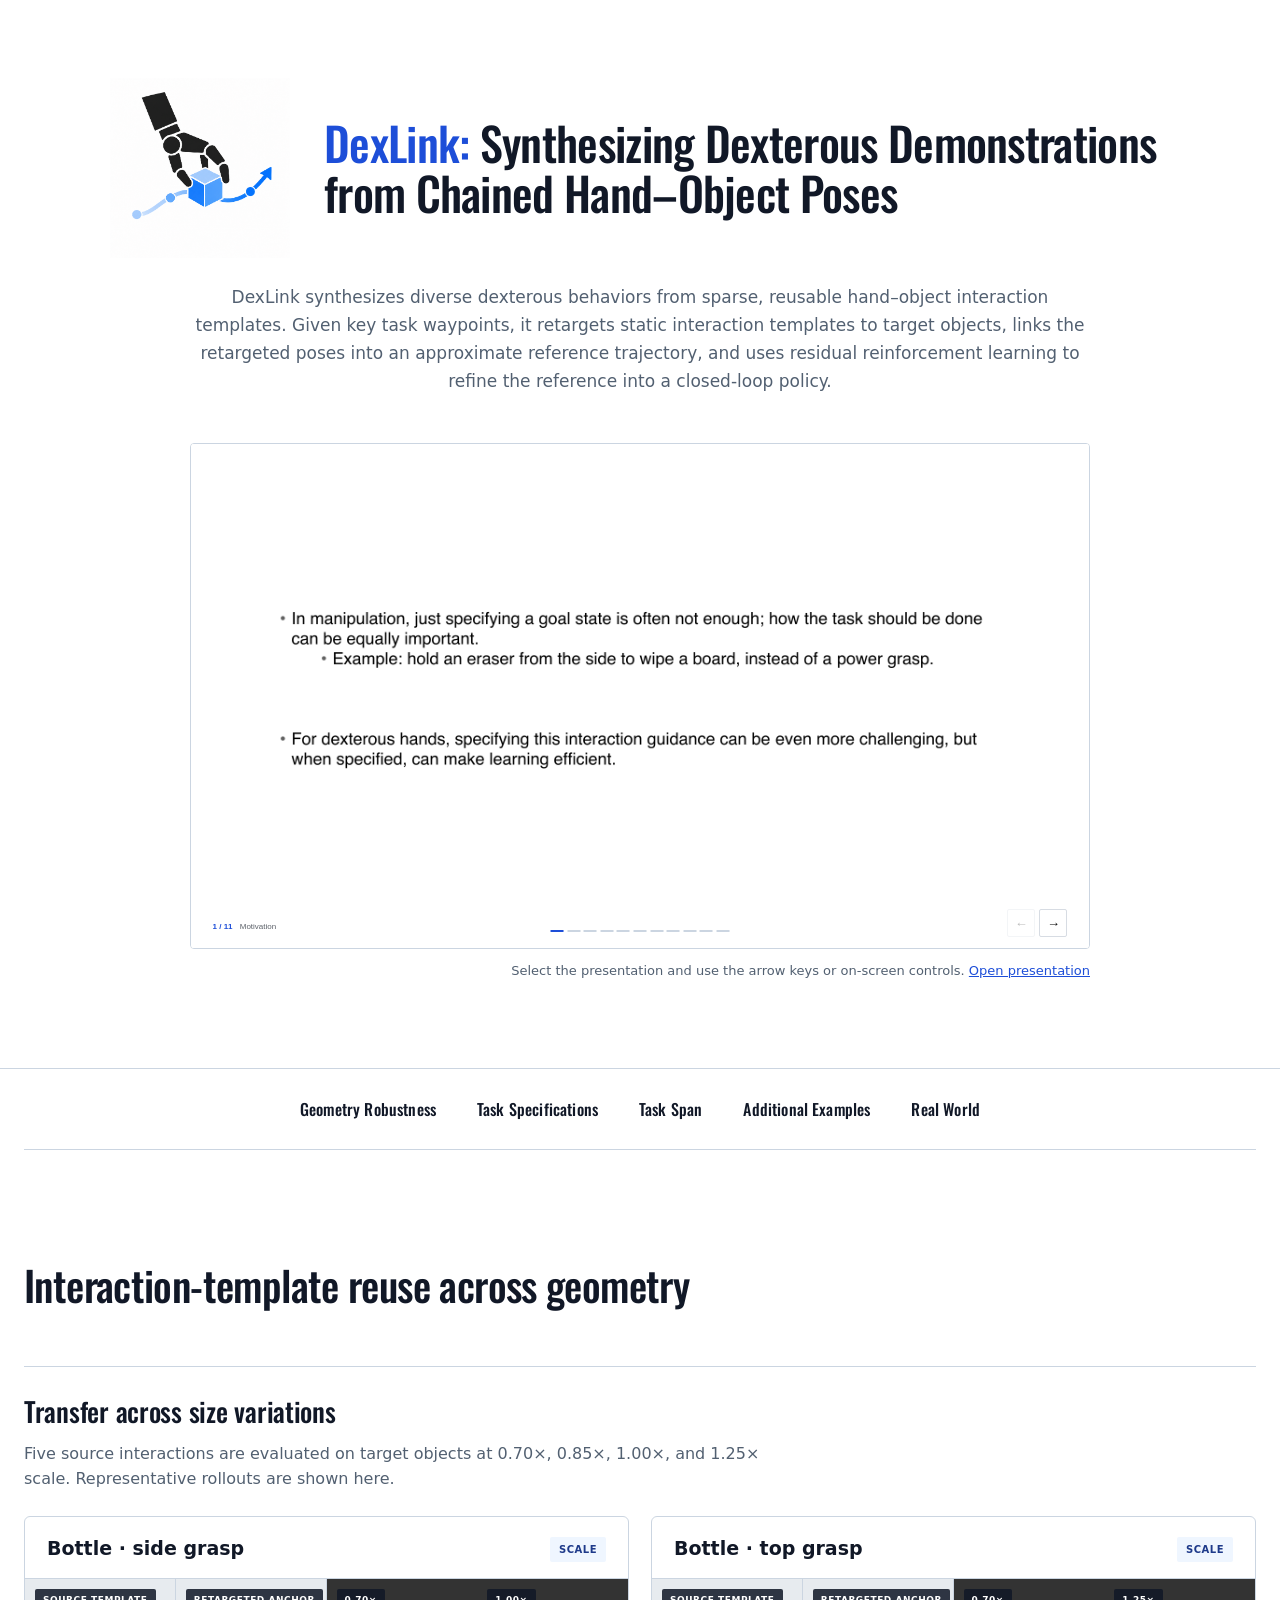
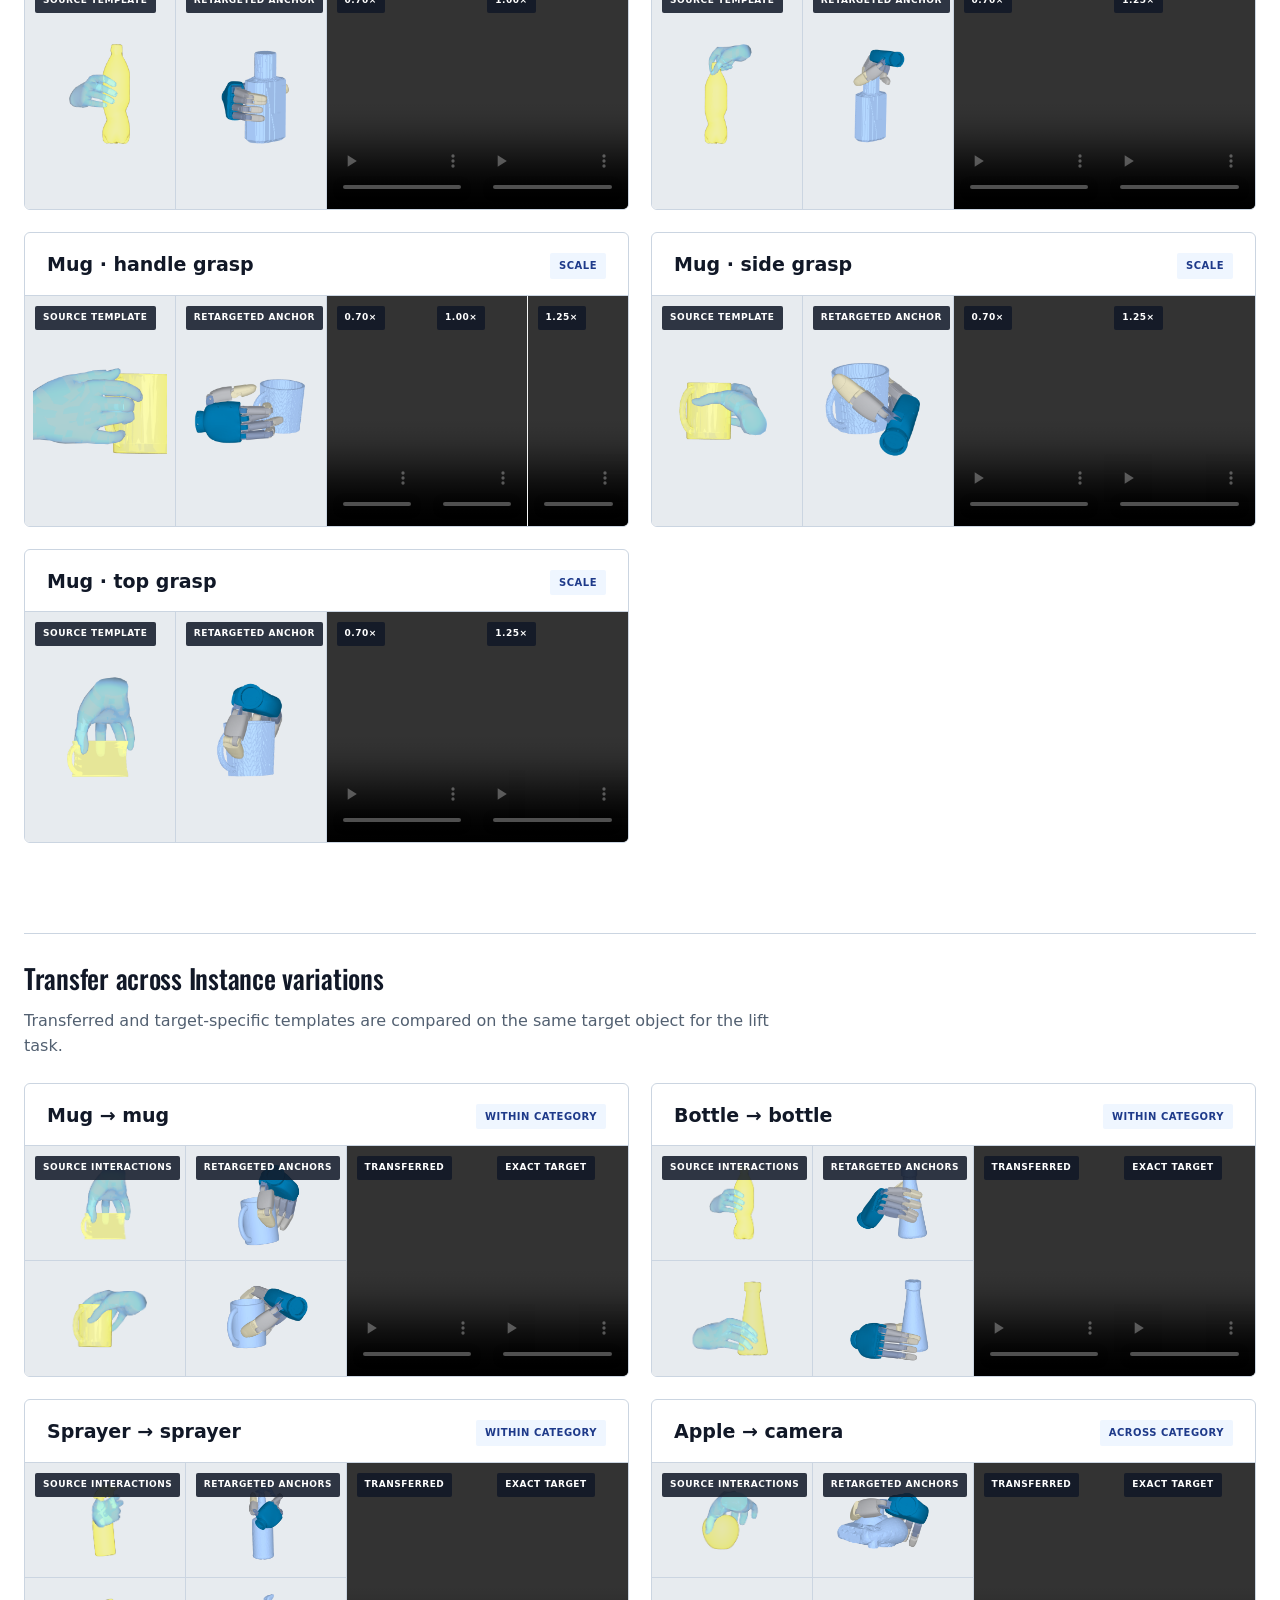
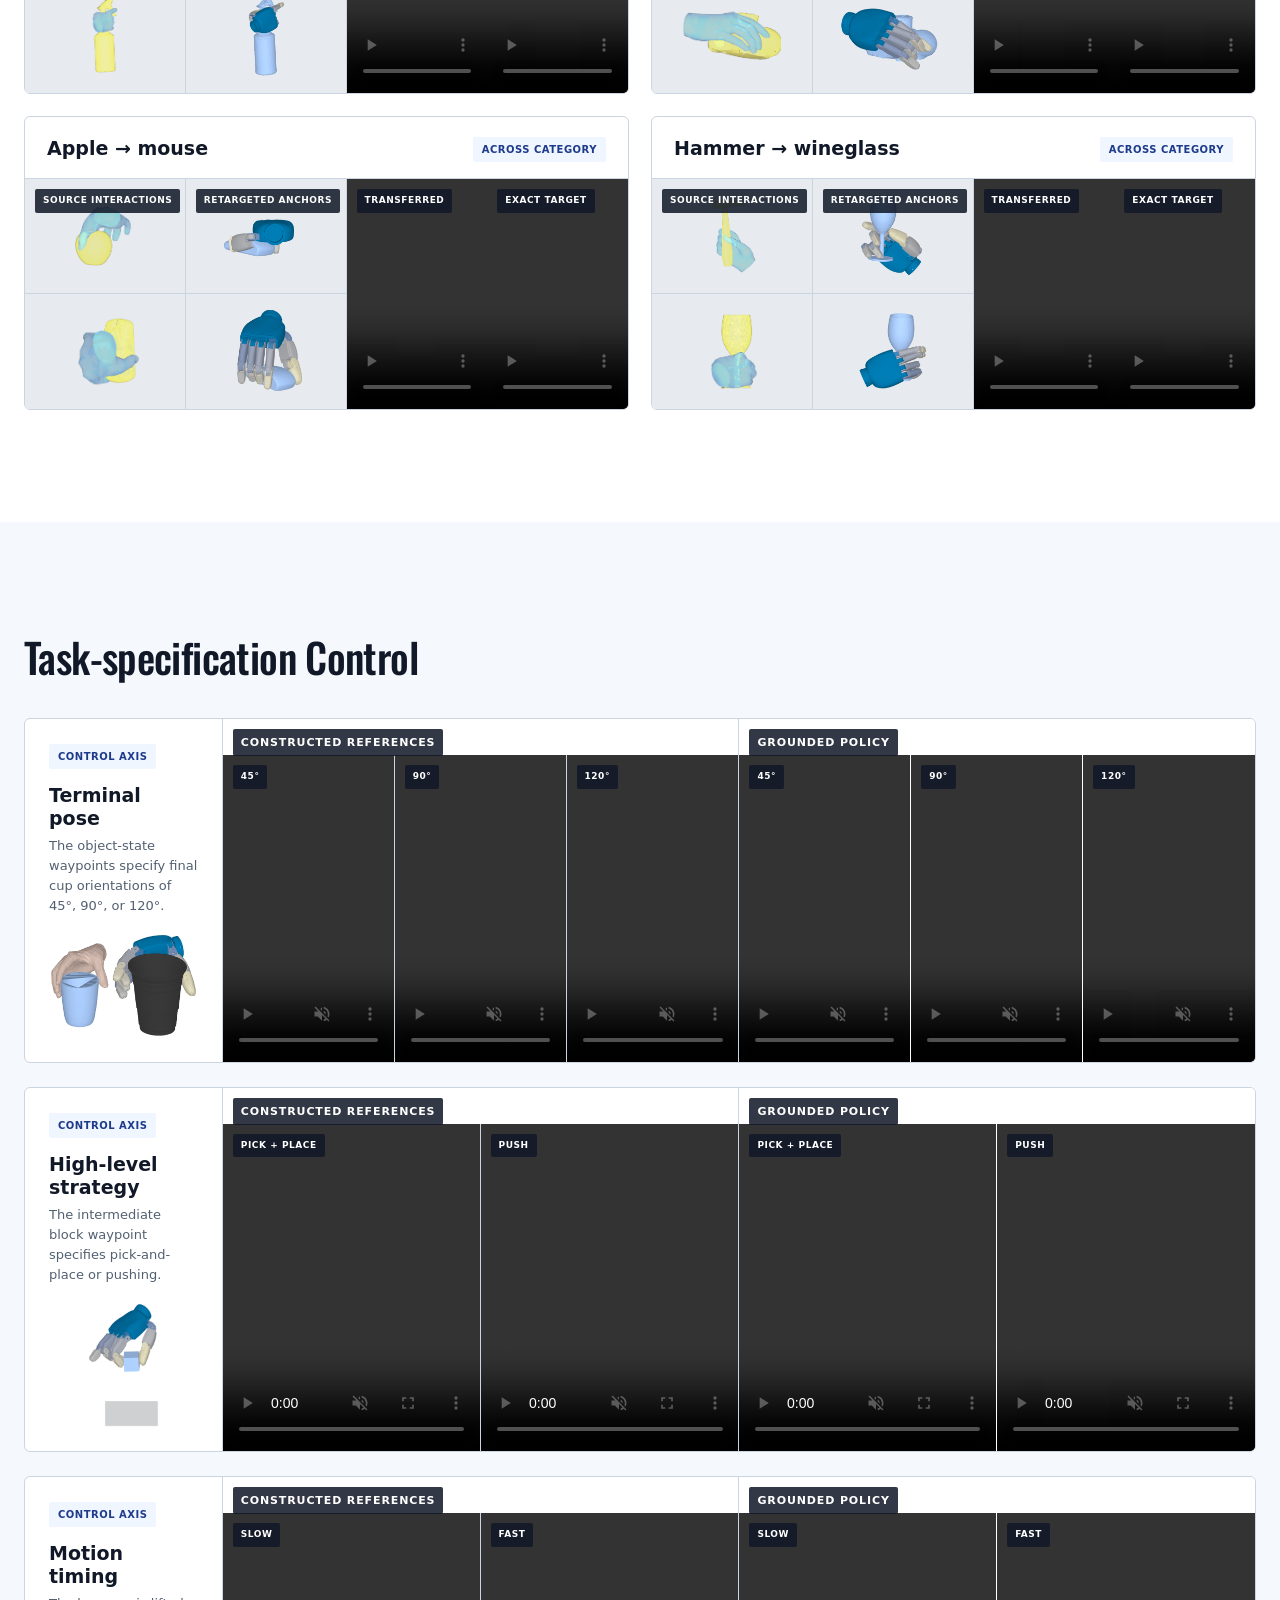
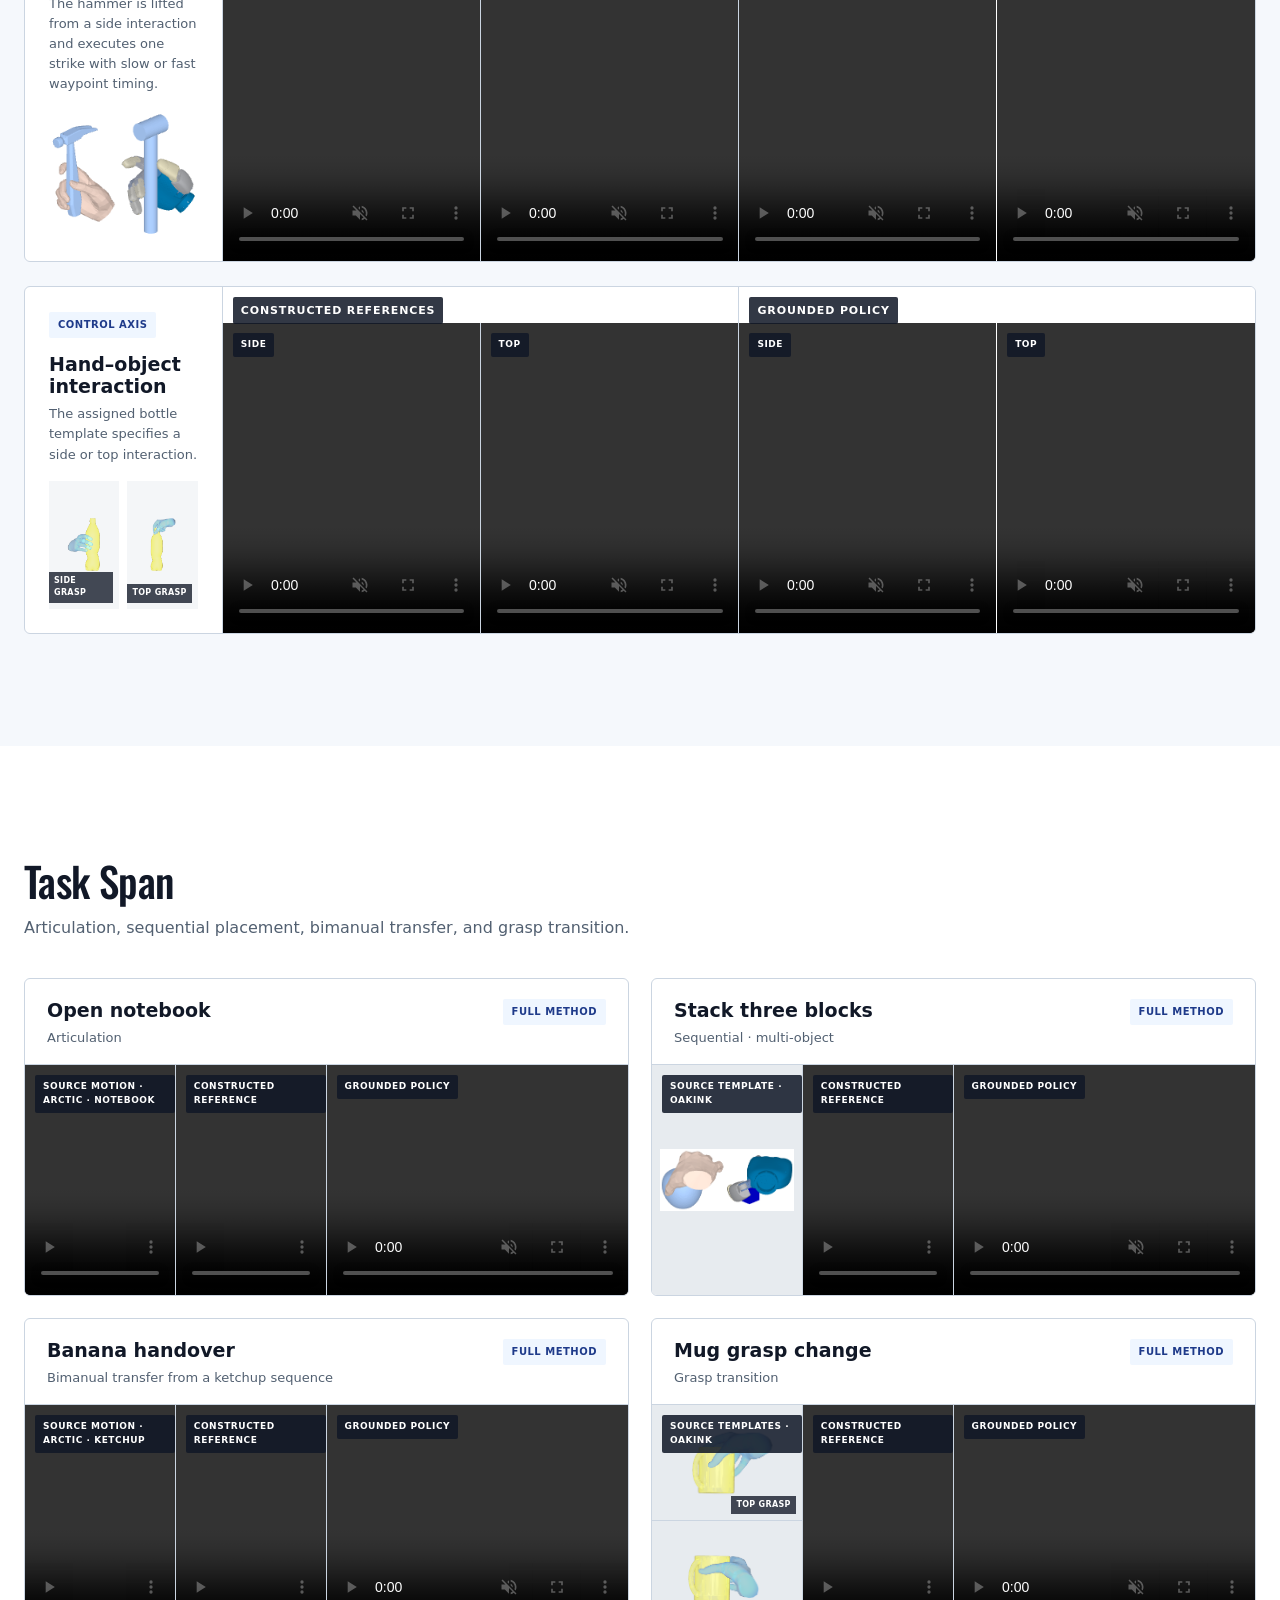
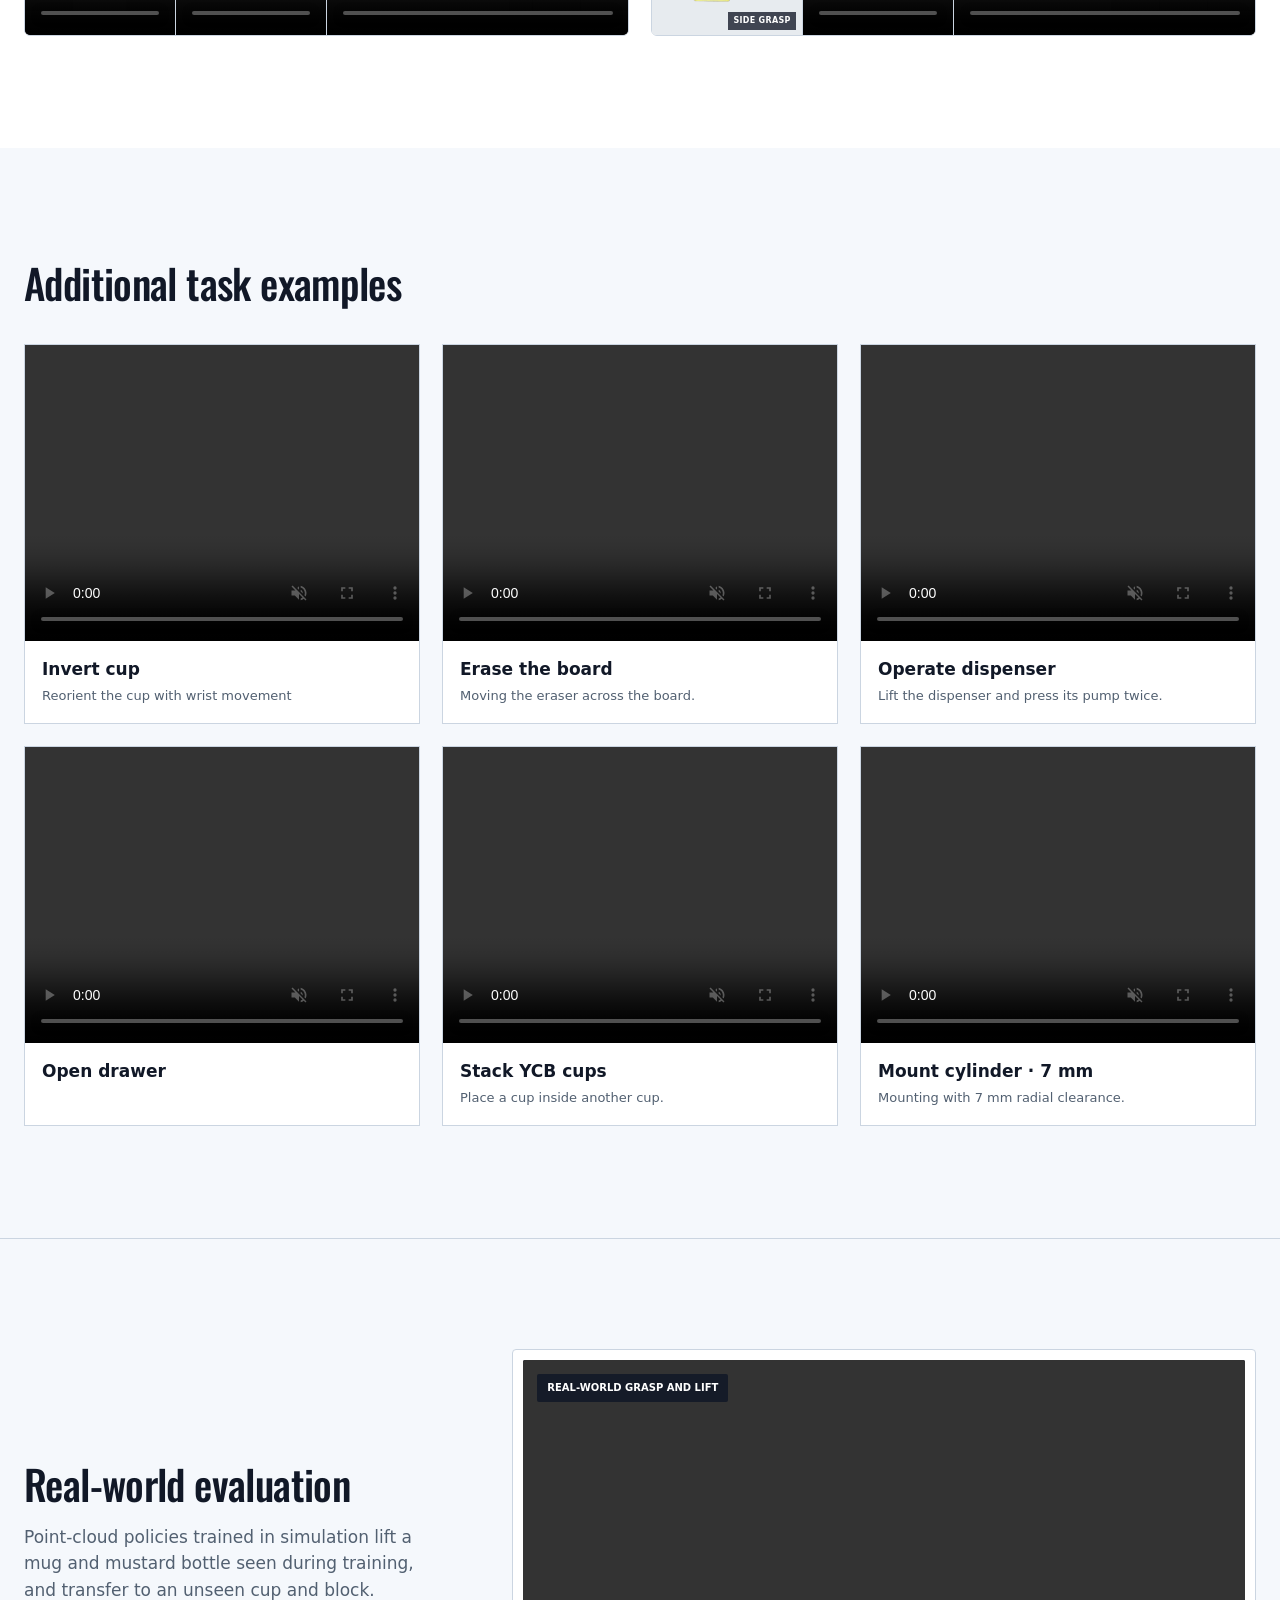
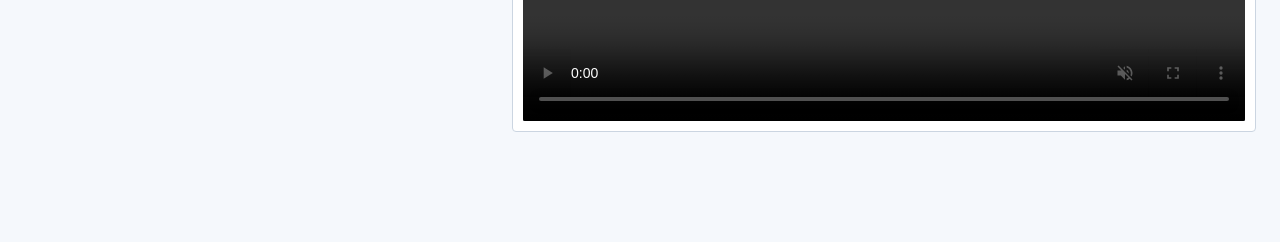
==== index.html @ 644b758c "Correct task source media and labels" ====
<!doctype html>
<html lang="en">
<head>
  <meta charset="utf-8">
  <meta name="viewport" content="width=device-width, initial-scale=1">
  <meta name="description" content="DexLink synthesizes physically grounded dexterous behaviors from sparse, reusable hand–object interaction templates.">
  <meta name="color-scheme" content="light">
  <title>DexLink · Dexterous demonstrations from chained hand–object poses</title>
  <link rel="icon" href="favicon.svg" type="image/svg+xml">
  <link rel="stylesheet" href="styles.css?v=source-media">
  <link rel="stylesheet" href="embedded-deck.css?v=inline-deck">
</head>
<body>
  <a class="skip-link" href="#main">Skip to content</a>

  <header class="hero" id="top">
    <div class="hero-title">
      <img class="method-icon" src="assets/method-icon.png" alt="A hand manipulating a block along a waypoint trajectory">
      <h1><span class="title-name">DexLink:</span> <span class="title-description">Synthesizing Dexterous Demonstrations from Chained Hand–Object Poses</span></h1>
    </div>
    <p>DexLink synthesizes diverse dexterous behaviors from sparse, reusable hand–object interaction templates. Given key task waypoints, it retargets static interaction templates to target objects, links the retargeted poses into an approximate reference trajectory, and uses residual reinforcement learning to refine the reference into a closed-loop policy.</p>
  </header>

  <main id="main">
    <section class="method-section" id="method" aria-label="Interactive project overview">
      <div class="section-shell">
        <div class="deck-embed embedded-deck" id="project-deck" tabindex="0" aria-label="DexLink method presentation">
          <div class="embedded-slides" aria-live="polite">
            <section class="embedded-slide exact-slide is-active" data-title="Motivation">
              <img src="presentation/assets/original_motivation.png" alt="Motivation: task goals alone do not specify how a dexterous task should be performed.">
            </section>

            <section class="embedded-slide prior-slide" data-title="Prior work">
              <h1>Prior Works:</h1>
              <ul>
                <li>Dense hand–object trajectories provide low-level detailed task guidance, but they are tied to specific tasks and objects.</li>
                <li>Hand-only pose priors are easier to reuse, but they do not specify the hand–object interaction to achieve.</li>
                <li>We want a middle-ground task representation:
                  <span>reusable across objects and tasks, but still informative about how the hand should interact with the object.</span>
                </li>
              </ul>
            </section>

            <section class="embedded-slide definition-slide" data-title="Interaction templates">
              <h1>DexLink</h1>
              <ul>
                <li>We use hand–object interaction templates: a template captures how a hand interacts with an object or object part.
                  <ul>
                    <li>It can specify the intended grasp, contact region, and hand orientation.</li>
                    <li>Templates can be reused across object instances and even across related object categories.</li>
                  </ul>
                </li>
              </ul>
            </section>

            <section class="embedded-slide exact-slide" data-title="Task diversity">
              <img src="presentation/assets/original_task_montage.png" alt="Examples of dexterous manipulation tasks represented with hand–object interaction templates.">
            </section>

            <section class="embedded-slide claim-slide" data-title="Grasp change">
              <video muted loop playsinline preload="metadata" data-deck-video src="assets/rollouts/tasks/mug_grasp_change.mp4"></video>
              <p><strong>Grasp Change:</strong> DexLink allows fine-grained specification of low-level behavior</p>
            </section>

            <section class="embedded-slide claim-slide" data-title="Long-horizon manipulation">
              <video muted loop playsinline preload="metadata" data-deck-video src="assets/rollouts/tasks/stack_blocks.mp4"></video>
              <p><strong>Long Horizon:</strong> DexLink allows efficient long-horizon task learning</p>
            </section>

            <section class="embedded-slide claim-slide" data-title="Bimanual manipulation">
              <video muted loop playsinline preload="metadata" data-deck-video src="assets/rollouts/tasks/banana_handover.mp4"></video>
              <p><strong>Bimanual:</strong> DexLink extends to bimanual manipulation</p>
            </section>

            <section class="embedded-slide method-overview-slide" data-title="Method overview">
              <h1>DexLink</h1>
              <img src="presentation/assets/method_pipeline.png" alt="DexLink pipeline from sparse task specification and interaction templates to a physically grounded trajectory.">
            </section>

            <section class="embedded-slide method-step-slide" data-title="Task specification and retargeting">
              <header>
                <h1>Task Specification and Object-Aware Retargeting</h1>
                <p>Object-state waypoints specify the desired task progression. Interaction templates are assigned independently at selected waypoints and retargeted to the robot hand and target object.</p>
              </header>
              <div class="method-stack">
                <figure>
                  <img src="presentation/assets/method_inputs.png" alt="Object-state waypoints with independently assigned interaction templates">
                  <figcaption>Task specification and assigned templates</figcaption>
                </figure>
                <figure>
                  <img src="presentation/assets/method_retargeting.png" alt="Object-aware retargeting of human hand–object templates to the robot hand">
                  <figcaption>Object-aware retargeting of interaction templates</figcaption>
                </figure>
              </div>
            </section>

            <section class="embedded-slide method-step-slide" data-title="Reference construction">
              <header>
                <h1>Reference Trajectory Construction</h1>
                <p>The retargeted robot hand transforms are interpolated along the object-state waypoints to construct an approximate kinematic reference.</p>
              </header>
              <div class="progression-layout">
                <figure>
                  <img src="presentation/assets/method_reference_static.png" alt="Static progression of the interpolated reference trajectory">
                  <figcaption>Static progression</figcaption>
                </figure>
                <figure>
                  <img class="animated-media" src="presentation/assets/invert_reference.gif" alt="Animated reference trajectory for the cup inversion task">
                  <figcaption>Constructed reference trajectory</figcaption>
                </figure>
              </div>
            </section>

            <section class="embedded-slide method-step-slide" data-title="Residual RL refinement">
              <header>
                <h1>Residual RL Refinement</h1>
                <p>A residual policy refines the approximate reference into a physically grounded closed-loop trajectory.</p>
              </header>
              <div class="progression-layout">
                <figure>
                  <img src="presentation/assets/method_result_static.png" alt="Static progression of the physically grounded cup-inversion trajectory">
                  <figcaption>Resulting trajectory</figcaption>
                </figure>
                <figure>
                  <img class="animated-media" src="presentation/assets/invert_policy.gif" alt="Physically grounded policy execution for the cup inversion task">
                  <figcaption>Residual-policy execution</figcaption>
                </figure>
              </div>
            </section>
          </div>

          <div class="embedded-progress" aria-hidden="true"></div>
          <button class="embedded-nav previous" type="button" aria-label="Previous slide">←</button>
          <button class="embedded-nav next" type="button" aria-label="Next slide">→</button>
          <div class="embedded-status"><span class="position">1 / 11</span><span class="title">Motivation</span></div>
        </div>
        <p class="deck-help">Select the presentation and use the arrow keys or on-screen controls. <a href="presentation/index.html" target="_blank" rel="noopener">Open presentation</a></p>
      </div>
    </section>

    <nav class="section-index section-shell" aria-label="Project sections">
      <a href="#reuse">Geometry Robustness</a>
      <a href="#control">Task Specifications</a>
      <a href="#tasks">Task Span</a>
      <a href="#examples">Additional Examples</a>
      <a href="#real-world">Real World</a>
    </nav>

    <section class="gallery-section section-shell" id="reuse" aria-labelledby="reuse-title">
      <div class="section-heading">
        <h2 id="reuse-title">Interaction-template reuse across geometry</h2>
      </div>

      <div class="subsection-heading">
        <h3>Transfer across size variations</h3>
        <p>Five source interactions are evaluated on target objects at 0.70×, 0.85×, 1.00×, and 1.25× scale. Representative rollouts are shown here.</p>
      </div>
      <div class="task-grid" id="scale-grid"></div>

      <div class="subsection-heading transfer-heading">
        <h3>Transfer across Instance variations</h3>
        <p>Transferred and target-specific templates are compared on the same target object for the lift task.</p>
      </div>
      <div class="task-grid transfer-grid" id="transfer-grid"></div>
    </section>

    <section class="gallery-section tinted" id="control" aria-labelledby="control-title">
      <div class="section-shell">
        <div class="section-heading">
          <h2 id="control-title">Task-specification Control</h2>
        </div>
        <div class="control-grid" id="control-grid"></div>
      </div>
    </section>

    <section class="gallery-section section-shell" id="tasks" aria-labelledby="tasks-title">
      <div class="section-heading">
        <h2 id="tasks-title">Task Span</h2>
        <p>Articulation, sequential placement, bimanual transfer, and grasp transition.</p>
      </div>
      <div class="task-grid full-width-grid" id="task-span-grid"></div>
    </section>

    <section class="gallery-section tinted" id="examples" aria-labelledby="examples-title">
      <div class="section-shell">
        <div class="section-heading">
          <h2 id="examples-title">Additional task examples</h2>
        </div>
        <div class="example-grid" id="example-grid"></div>
      </div>
    </section>

    <section class="real-section" id="real-world" aria-labelledby="real-title">
      <div class="section-shell real-grid">
        <div class="real-copy">
          <h2 id="real-title">Real-world evaluation</h2>
          <p>Point-cloud policies trained in simulation lift a mug and mustard bottle seen during training, and transfer to an unseen cup and block.</p>
        </div>
        <div class="real-video">
          <video muted loop playsinline controls preload="metadata" data-autoplay src="real_execution.mp4"></video>
          <span>Real-world grasp and lift</span>
        </div>
      </div>
    </section>
  </main>

  <script src="site.js?v=source-media"></script>
  <script src="embedded-deck.js?v=inline-deck"></script>
</body>
</html>
---- styles.css ----
@font-face {
  font-family: "Oswald";
  src: url("assets/fonts/Oswald-Variable.ttf") format("truetype");
  font-style: normal;
  font-weight: 200 700;
  font-display: swap;
}

:root {
  --paper: #ffffff;
  --paper-deep: #f5f8fc;
  --ink: #111827;
  --muted: #526071;
  --line: #cbd5e1;
  --card: #ffffff;
  --cobalt: #1d4ed8;
  --cobalt-dark: #1e3a8a;
  --blue-soft: #eff6ff;
  --coral: #1d4ed8;
  --night: #111827;
  --max: 1320px;
  --radius: 6px;
  --shadow: none;
}

* { box-sizing: border-box; }
html { scroll-behavior: smooth; }
body { margin: 0; color: var(--ink); background: var(--paper); font-family: Inter, ui-sans-serif, system-ui, -apple-system, BlinkMacSystemFont, "Segoe UI", sans-serif; line-height: 1.55; }
img, video { display: block; max-width: 100%; }
a { color: inherit; }
.skip-link { position: fixed; left: 12px; top: -80px; z-index: 100; padding: 10px 14px; background: white; }
.skip-link:focus { top: 12px; }
.section-shell { width: min(var(--max), calc(100% - 48px)); margin: 0 auto; }

.hero { width: min(1060px, calc(100% - 48px)); margin: 0 auto; padding: 78px 0 48px; text-align: center; }
.eyebrow, .section-kicker { margin: 0 0 15px; color: var(--cobalt); font-size: 12px; font-weight: 750; letter-spacing: 0.1em; text-transform: uppercase; }
.hero-title { display: grid; grid-template-columns: clamp(130px, 16vw, 180px) minmax(0, 1fr); gap: clamp(18px, 3vw, 34px); align-items: center; text-align: left; }
.method-icon { width: 100%; aspect-ratio: 1; object-fit: contain; }
.hero h1 { margin: 0; font-family: "Oswald", "Arial Narrow", sans-serif; font-size: clamp(36px, 3.6vw, 50px); font-weight: 500; line-height: 1.08; letter-spacing: -0.015em; }
.hero h1 .title-name { color: var(--cobalt); }
.hero h1 .title-description { color: var(--ink); }
.hero > p { max-width: 900px; margin: 25px auto 0; color: var(--muted); font-size: 17px; line-height: 1.65; }
.hero-actions { display: flex; flex-wrap: wrap; gap: 12px; margin-top: 34px; }
.button { padding: 11px 17px; border: 1px solid var(--ink); border-radius: 4px; font-size: 14px; font-weight: 700; text-decoration: none; }
.button.primary { color: white; border-color: var(--cobalt); background: var(--cobalt); }
.button.secondary:hover { color: var(--cobalt); border-color: var(--cobalt); }

.hero-visual { position: relative; display: grid; grid-template-columns: minmax(150px, 0.7fr) minmax(130px, 0.55fr) minmax(270px, 1.2fr); align-items: center; min-height: 500px; padding: 38px; border: 1px solid var(--line); border-radius: 6px; background: var(--card); overflow: hidden; }
.hero-visual::before { display: none; }
.hero-template, .hero-policy { position: relative; z-index: 1; }
.hero-template img { width: 100%; aspect-ratio: 1; object-fit: contain; }
.hero-policy video { width: 100%; aspect-ratio: 1; border-radius: 3px; object-fit: cover; background: #e2e8f0; }
.media-label { display: block; margin-bottom: 9px; color: var(--muted); font-size: 11px; font-weight: 850; letter-spacing: 0.08em; text-transform: uppercase; }
.hero-flow { position: relative; z-index: 2; display: grid; grid-template-columns: 13px 1fr 13px 1fr 13px 1fr 13px; align-items: center; padding: 0 4px; }
.hero-flow span { width: 13px; height: 13px; border: 3px solid var(--cobalt); border-radius: 50%; background: white; }
.hero-flow i { height: 2px; background: repeating-linear-gradient(90deg, var(--cobalt) 0 5px, transparent 5px 9px); }
.hero-flow small { margin-top: 10px; color: var(--muted); font-size: 9px; text-align: center; }
.hero-flow small:nth-child(8) { grid-column: 1; }
.hero-flow small:nth-child(9) { grid-column: 3; }
.hero-flow small:nth-child(10) { grid-column: 5; }
.hero-flow small:nth-child(11) { grid-column: 7; }

.intro { padding: 110px 0; }
.intro-grid { display: grid; grid-template-columns: 1fr 0.72fr; gap: 70px; align-items: start; }
h2 { margin: 0; font-family: "Oswald", "Arial Narrow", sans-serif; font-size: clamp(29px, 3.2vw, 43px); font-weight: 500; line-height: 1.12; letter-spacing: -0.015em; }
.intro-copy { color: var(--muted); font-size: 18px; }
.intro-copy p:first-child { margin-top: 4px; }
.pipeline-strip { display: grid; grid-template-columns: repeat(4, 1fr); margin: 64px 0 0; padding: 0; border-top: 1px solid var(--line); list-style: none; }
.pipeline-strip li { min-height: 120px; padding: 19px 24px 16px 0; border-right: 1px solid var(--line); }
.pipeline-strip li:not(:first-child) { padding-left: 24px; }
.pipeline-strip li:last-child { border-right: 0; }
.pipeline-strip b { display: block; margin-bottom: 24px; color: var(--coral); font-size: 12px; }
.pipeline-strip span { font-weight: 750; }

.method-section { padding: 0 0 86px; color: var(--ink); border-bottom: 1px solid var(--line); background: white; }
.method-section .section-shell { width: min(900px, calc(100% - 48px)); max-width: none; }
.section-heading { margin-bottom: 38px; }
.section-heading > p { max-width: 760px; margin: 12px 0 0; color: var(--muted); font-size: 16px; }
.section-heading.light .section-kicker { color: var(--cobalt); }
.text-link { align-self: end; justify-self: end; color: var(--cobalt); font-weight: 700; text-decoration: none; }
.deck-help { margin: 12px 0 0; color: var(--muted); font-size: 13px; text-align: right; }
.deck-help a { color: var(--cobalt); }
.deck-embed { aspect-ratio: 16 / 9; border: 1px solid var(--line); border-radius: 4px; background: white; overflow: hidden; }
.section-index { display: flex; justify-content: center; gap: clamp(20px, 3.2vw, 50px); padding: 28px 0; border-bottom: 1px solid var(--line); white-space: nowrap; }
.section-index a { color: var(--ink); font-family: "Oswald", "Arial Narrow", sans-serif; font-size: 16px; font-weight: 500; letter-spacing: .01em; text-decoration: none; }
.section-index a:hover, .section-index a:focus-visible { color: var(--cobalt); }

.gallery-section { padding: 112px 0; }
.gallery-section.tinted { background: var(--paper-deep); }
.subsection-heading { margin: 58px 0 24px; padding-top: 24px; border-top: 1px solid var(--line); }
.subsection-heading.transfer-heading { margin-top: 90px; }
.subsection-heading h3 { margin: 0; font-family: "Oswald", "Arial Narrow", sans-serif; font-size: 27px; font-weight: 500; letter-spacing: -0.01em; }
.subsection-heading p { max-width: 780px; margin: 9px 0 0; color: var(--muted); }
.task-grid { display: grid; grid-template-columns: repeat(2, minmax(0, 1fr)); gap: 22px; }
.full-width-grid { grid-template-columns: repeat(2, minmax(0, 1fr)); }
.task-card, .control-card, .composition-card { border: 1px solid var(--line); border-radius: var(--radius); background: var(--card); overflow: hidden; }
.task-card-head { display: flex; align-items: start; justify-content: space-between; gap: 18px; padding: 20px 22px 16px; }
.task-card h3, .task-card h4, .control-card h3, .composition-card h3 { margin: 0; font-size: 19px; line-height: 1.2; }
.task-card-head p, .control-card p, .composition-card > p { margin: 6px 0 0; color: var(--muted); font-size: 13px; }
.tag { flex: 0 0 auto; padding: 5px 9px; border-radius: 2px; color: var(--cobalt-dark); background: var(--blue-soft); font-size: 10px; font-weight: 750; letter-spacing: .05em; text-transform: uppercase; }
.media-triptych { display: grid; grid-template-columns: 0.75fr 0.75fr 1.5fr; border-top: 1px solid var(--line); }
.media-panel { position: relative; min-width: 0; border-right: 1px solid var(--line); background: #eef0ef; }
.media-panel:last-child { border-right: 0; }
.media-panel img, .media-panel video { width: 100%; height: 230px; object-fit: cover; background: #e7ebef; }
.media-panel img { object-fit: contain; padding: 8px; }
.media-panel > span, .clip > span { position: absolute; left: 10px; top: 10px; z-index: 2; padding: 5px 8px; border-radius: 2px; color: #fff; background: rgba(17,24,39,.86); font-size: 9px; font-weight: 750; letter-spacing: .06em; text-transform: uppercase; }
.clip-grid { display: grid; height: 230px; }
.clip-grid.two { grid-template-columns: repeat(2, 1fr); }
.clip-grid.three { grid-template-columns: repeat(3, 1fr); }
.clip { position: relative; min-width: 0; border-right: 1px solid rgba(255,255,255,.5); }
.clip:last-child { border-right: 0; }
.clip video { width: 100%; height: 230px; object-fit: cover; }
.transfer-card .media-triptych { grid-template-columns: .8fr .8fr 1.4fr; }
.transfer-card .clip-grid { grid-template-columns: repeat(2, 1fr); }
.transfer-card .template-stack { display: grid; grid-template-rows: 1fr 1fr; height: 230px; }
.transfer-card .template-stack img { height: 115px; border-bottom: 1px solid var(--line); }
.transfer-card .template-stack img:last-child { border-bottom: 0; }

.control-grid { display: grid; gap: 24px; }
.control-card { display: grid; grid-template-columns: 0.48fr 1.26fr 1.26fr; min-height: 280px; }
.control-card-copy { padding: 24px; }
.control-card-copy .tag { display: inline-block; margin-bottom: 15px; }
.control-card-copy img { max-height: 145px; margin: 16px auto 0; object-fit: contain; }
.control-template-pair { display: grid; grid-template-columns: repeat(2, minmax(0, 1fr)); gap: 8px; margin-top: 16px; }
.control-template-pair figure, .task-template-pair figure { position: relative; min-width: 0; margin: 0; background: #f4f6f8; }
.control-template-pair img { width: 100%; height: 128px; margin: 0; object-fit: contain; }
.control-template-pair figcaption, .task-template-pair figcaption { position: absolute; right: 6px; bottom: 6px; padding: 3px 5px; color: #fff; background: rgba(17,24,39,.78); font-size: 8px; font-weight: 700; letter-spacing: .04em; text-transform: uppercase; }
.control-card .reference-panel, .control-card .outcomes-panel { position: relative; border-left: 1px solid var(--line); background: #e8ebeb; }
.control-card .reference-panel .media-label, .control-card .outcomes-panel .media-label { position: absolute; left: 10px; top: 10px; z-index: 2; padding: 5px 8px; border-radius: 2px; color: white; background: rgba(17,24,39,.86); }
.control-card .reference-panel video, .control-card .outcomes video { width: 100%; height: 100%; object-fit: contain; background: white; }
.control-card .reference-grid, .control-card .outcomes { display: grid; height: 100%; }
.control-card .reference-grid, .control-card .outcomes { padding-top: 36px; background: white; }
.control-card .reference-grid[data-count="2"],
.control-card .outcomes[data-count="2"] { grid-template-columns: repeat(2, 1fr); }
.control-card .reference-grid[data-count="3"],
.control-card .outcomes[data-count="3"] { grid-template-columns: repeat(3, 1fr); }
.control-card .reference-grid .clip { height: 100%; border-right: 1px solid var(--line); }
.control-card .reference-grid .clip:last-child { border-right: 0; }
.control-card .outcome { position: relative; min-width: 0; border-right: 1px solid white; }
.control-card .outcome:last-child { border-right: 0; }
.control-card .clip, .control-card .clip video { height: 100%; }

.full-width-grid .task-card .media-panel img, .full-width-grid .task-card .media-panel video, .full-width-grid .clip-grid, .full-width-grid .clip video { height: 230px; }
.task-template-pair { display: grid; grid-template-rows: repeat(2, 1fr); height: 230px; }
.task-template-pair figure:first-child { border-bottom: 1px solid var(--line); }
.task-template-pair img { width: 100%; height: 115px !important; padding: 4px; object-fit: contain; }
.example-grid { display: grid; grid-template-columns: repeat(3, 1fr); gap: 22px; }
.example-card { border: 1px solid var(--line); background: white; }
.example-card video { width: 100%; aspect-ratio: 4 / 3; object-fit: cover; background: #f8fafc; }
.example-card h3 { margin: 15px 17px 4px; font-size: 17px; }
.example-card p { margin: 0 17px 17px; color: var(--muted); font-size: 13px; }

.real-section { padding: 110px 0; color: var(--ink); border-top: 1px solid var(--line); background: var(--paper-deep); }
.real-grid { display: grid; grid-template-columns: .72fr 1.28fr; gap: 70px; align-items: center; }
.real-copy .section-kicker { color: var(--cobalt); }
.real-copy p:last-child { max-width: 580px; color: var(--muted); font-size: 17px; }
.real-video { position: relative; padding: 10px; border: 1px solid var(--line); border-radius: 4px; background: white; }
.real-video video { width: 100%; max-height: 640px; border-radius: 2px; object-fit: contain; background: #111827; }
.real-video span { position: absolute; left: 24px; top: 24px; padding: 6px 10px; border-radius: 2px; color: white; background: rgba(17,24,39,.86); font-size: 10px; font-weight: 750; text-transform: uppercase; }
@media (max-width: 1080px) {
  .hero { grid-template-columns: 1fr; }
  .hero-copy { max-width: 900px; }
  .hero-visual { min-height: 420px; }
  .control-card { grid-template-columns: 1fr; }
  .control-card .reference-panel,
  .control-card .outcomes-panel { min-height: 280px; border-left: 0; border-top: 1px solid var(--line); }
  .example-grid { grid-template-columns: repeat(2, 1fr); }
}
@media (max-width: 760px) {
  .section-shell, .hero { width: min(100% - 28px, var(--max)); }
  .method-section .section-shell { width: calc(100% - 28px); }
  .section-index { justify-content: flex-start; width: 100%; padding: 22px 14px; overflow-x: auto; }
  .hero { min-height: auto; padding: 58px 0; }
  .hero-title { grid-template-columns: 86px minmax(0, 1fr); gap: 14px; }
  .hero h1 { font-size: clamp(34px, 9vw, 42px); }
  .hero-visual { grid-template-columns: 1fr; gap: 22px; padding: 24px; }
  .hero-template img { max-height: 230px; }
  .hero-flow { display: none; }
  .intro, .gallery-section, .real-section { padding: 76px 0; }
  .intro-grid, .real-grid { grid-template-columns: 1fr; gap: 22px; }
  .pipeline-strip { grid-template-columns: 1fr 1fr; }
  .pipeline-strip li:nth-child(2) { border-right: 0; }
  .pipeline-strip li:nth-child(n+3) { border-top: 1px solid var(--line); }
  .task-grid { grid-template-columns: 1fr; }
  .full-width-grid { grid-template-columns: 1fr; }
  .media-triptych, .transfer-card .media-triptych { grid-template-columns: 1fr 1fr; }
  .media-panel:last-child { grid-column: 1 / -1; border-top: 1px solid var(--line); }
  .control-card { grid-template-columns: 1fr; }
  .control-card .outcomes-panel { min-height: 260px; border-left: 0; border-top: 1px solid var(--line); }
  .example-grid { grid-template-columns: 1fr; }
}
@media (prefers-reduced-motion: reduce) { html { scroll-behavior: auto; } }
---- embedded-deck.css ----
.embedded-deck {
  --deck-ink: #111111;
  --deck-muted: #5d626a;
  --deck-blue: #1d4ed8;
  --deck-line: #d7dce3;
  position: relative;
  container-type: size;
  color: var(--deck-ink);
  font-family: Arial, Helvetica, sans-serif;
  outline: none;
}

.embedded-deck:focus-visible {
  box-shadow: 0 0 0 3px rgba(29, 78, 216, 0.2);
}

.embedded-deck figure { margin: 0; }
.embedded-deck img,
.embedded-deck video { display: block; max-width: 100%; }
.embedded-slides,
.embedded-slide { position: absolute; inset: 0; }
.embedded-slide { display: none; overflow: hidden; background: white; }
.embedded-slide.is-active { display: block; }
.embedded-slide h1 { font-family: Arial, Helvetica, sans-serif; font-weight: 400; letter-spacing: -.025em; }

.embedded-deck .exact-slide img { width: 100%; height: 100%; object-fit: contain; background: white; }

.embedded-deck .prior-slide { padding: 7.4cqh 5.4cqw; }
.embedded-deck .prior-slide.is-active { display: grid; grid-template-rows: auto minmax(0, 1fr); }
.embedded-deck .prior-slide h1 { margin: 0; font-size: clamp(20px, 3cqw, 34px); }
.embedded-deck .prior-slide > ul { align-self: center; justify-self: center; width: 78cqw; margin: 0; padding-left: 1.25em; font-size: clamp(13px, 1.7cqw, 21px); line-height: 1.28; }
.embedded-deck .prior-slide li + li { margin-top: 2.4cqh; }
.embedded-deck .prior-slide li::marker { color: #555; }
.embedded-deck .prior-slide li span { display: block; max-width: 68cqw; margin-top: .7cqh; color: var(--deck-blue); font-weight: 600; }

.embedded-deck .definition-slide { padding: 18cqh 9.6cqw; }
.embedded-deck .definition-slide h1,
.embedded-deck .method-overview-slide h1 { margin: 0; color: var(--deck-muted); font-size: clamp(30px, 6.1cqw, 64px); line-height: 1; }
.embedded-deck .definition-slide > ul { margin: 11cqh 0 0; padding-left: 1.35em; font-size: clamp(13px, 2cqw, 24px); line-height: 1.14; }
.embedded-deck .definition-slide li::marker { color: #666; }
.embedded-deck .definition-slide ul ul { margin-top: .7cqh; padding-left: 2.5em; }

.embedded-deck .claim-slide { padding: 8.5cqh 10.5cqw 6.5cqh; text-align: center; }
.embedded-deck .claim-slide video { width: 72cqw; height: 70cqh; margin: 0 auto; object-fit: contain; background: #fafaf8; }
.embedded-deck .claim-slide p { max-width: 82cqw; margin: 4.2cqh auto 0; color: var(--deck-muted); font-size: clamp(13px, 1.8cqw, 21px); line-height: 1.2; }
.embedded-deck .claim-slide strong { color: var(--deck-ink); font-weight: 600; }

.embedded-deck .method-overview-slide { padding: 5.6cqh 4.5cqw 5cqh; }
.embedded-deck .method-overview-slide h1 { font-size: clamp(26px, 4.6cqw, 50px); }
.embedded-deck .method-overview-slide > img { width: 91cqw; height: 78cqh; margin: 3.8cqh auto 0; object-fit: contain; }

.embedded-deck .method-step-slide { padding: 5.7cqh 5.4cqw 6.5cqh; }
.embedded-deck .method-step-slide header h1 { margin: 0; color: var(--deck-ink); font-size: clamp(18px, 3cqw, 34px); line-height: 1.08; }
.embedded-deck .method-step-slide header p { max-width: 84cqw; margin: 1.2cqh 0 0; color: var(--deck-muted); font-size: clamp(9px, 1.18cqw, 14px); line-height: 1.35; }
.embedded-deck .method-stack,
.embedded-deck .progression-layout { display: grid; gap: 2cqh; height: 67cqh; margin-top: 3cqh; }
.embedded-deck .method-stack { grid-template-rows: repeat(2, minmax(0, 1fr)); }
.embedded-deck .progression-layout { grid-template-rows: .42fr .58fr; }
.embedded-deck .method-stack figure,
.embedded-deck .progression-layout figure { display: grid; grid-template-rows: minmax(0, 1fr) auto; min-width: 0; min-height: 0; }
.embedded-deck .method-stack figure > img,
.embedded-deck .progression-layout figure > img { width: 100%; height: 100%; min-height: 0; object-fit: contain; }
.embedded-deck .method-stack figcaption,
.embedded-deck .progression-layout figcaption { padding-top: .7cqh; color: var(--deck-muted); font-size: clamp(8px, .9cqw, 11px); text-align: center; }
.embedded-deck .animated-media { width: 100%; height: 100%; object-fit: contain; background: #fafaf8; }

.embedded-nav { position: absolute; z-index: 20; right: 2.4cqw; bottom: 2.2cqh; width: clamp(28px, 3cqw, 38px); aspect-ratio: 1; border: 1px solid var(--deck-line); border-radius: 2px; color: var(--deck-ink); background: rgba(255,255,255,.94); font-size: clamp(13px, 1.35cqw, 18px); cursor: pointer; }
.embedded-nav:disabled { cursor: default; opacity: .28; }
.embedded-nav.previous { right: 6cqw; }
.embedded-status { position: absolute; z-index: 20; left: 2.4cqw; bottom: 2.9cqh; display: flex; gap: .8cqw; color: var(--deck-muted); font-size: clamp(8px, .75cqw, 10px); }
.embedded-status span:first-child { color: var(--deck-blue); font-weight: 700; }
.embedded-progress { position: absolute; z-index: 20; left: 50%; bottom: 3.3cqh; display: flex; gap: .4cqw; transform: translateX(-50%); }
.embedded-progress i { display: block; width: clamp(11px, 1.45cqw, 18px); height: 2px; background: #cbd5e1; cursor: pointer; }
.embedded-progress i.is-active { background: var(--deck-blue); }

@media (max-width: 760px) {
  .embedded-status .title { display: none; }
  .embedded-nav.previous { right: 9cqw; }
}
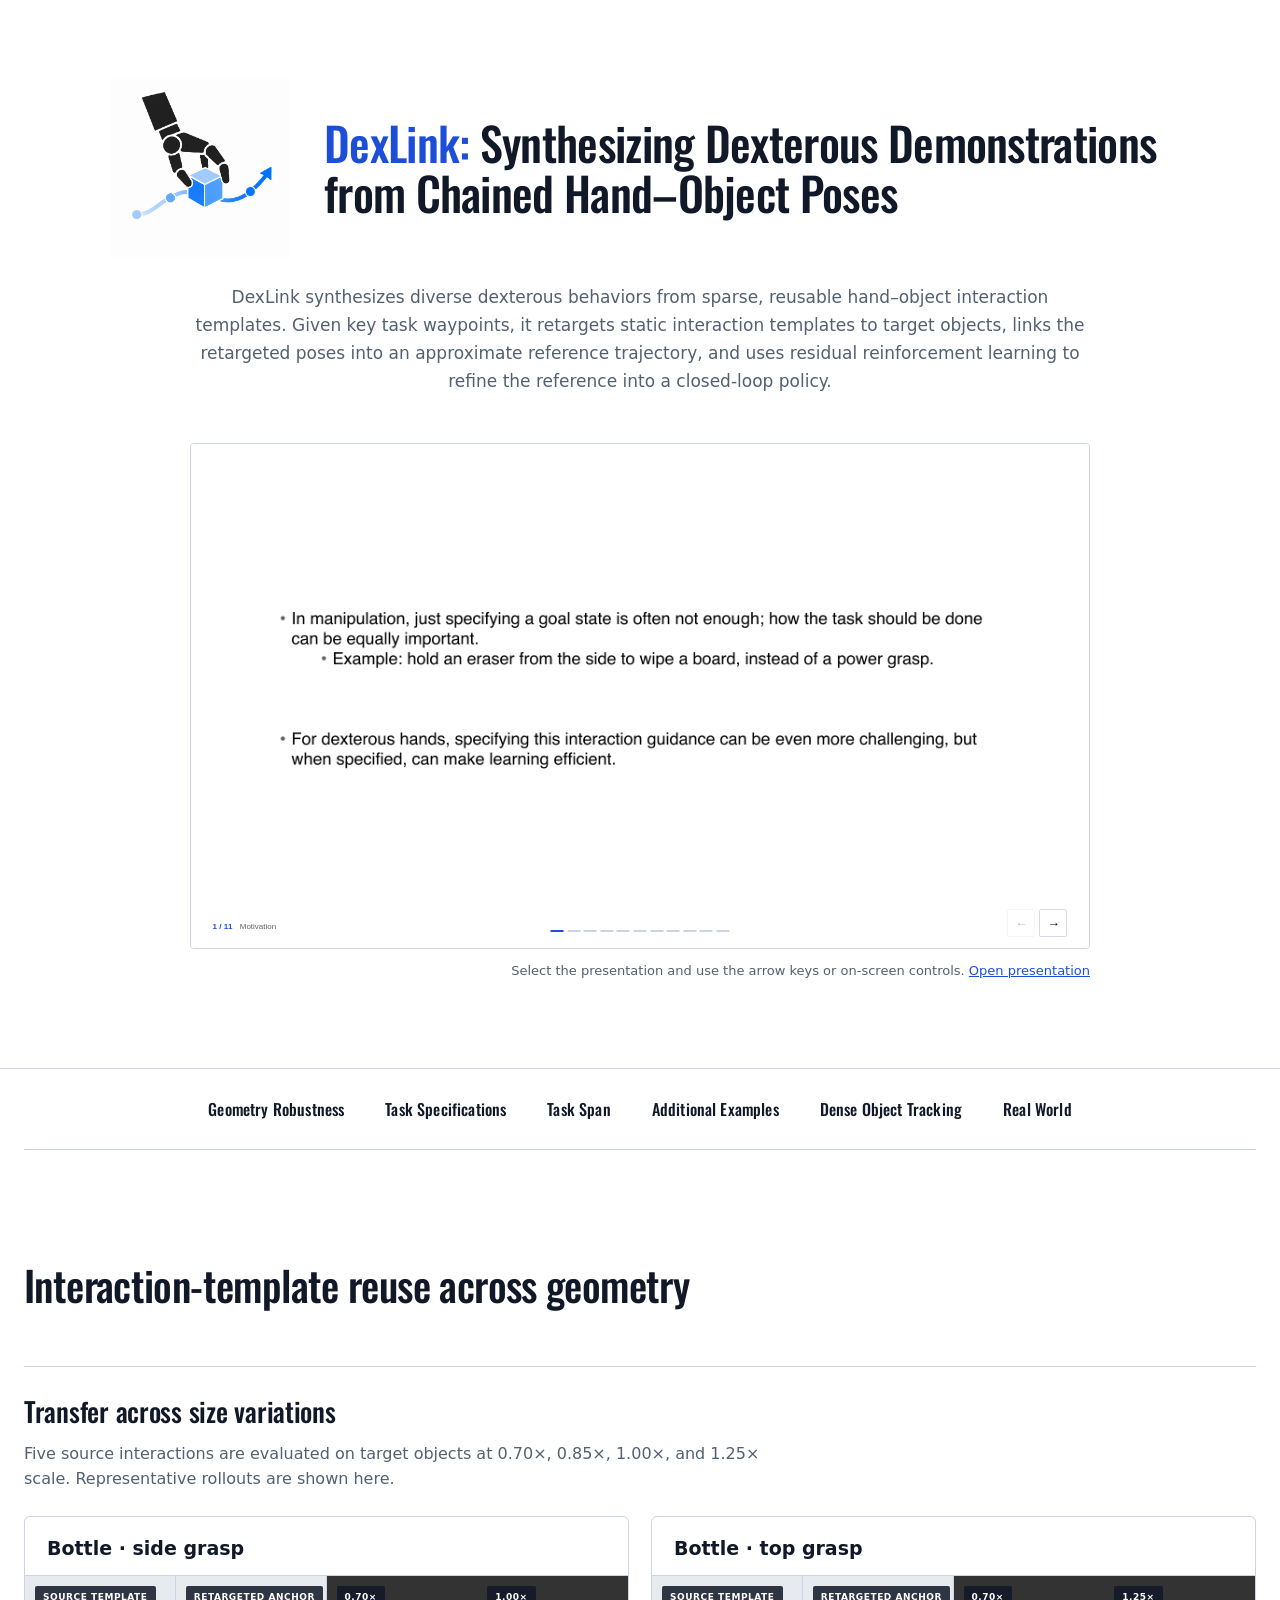
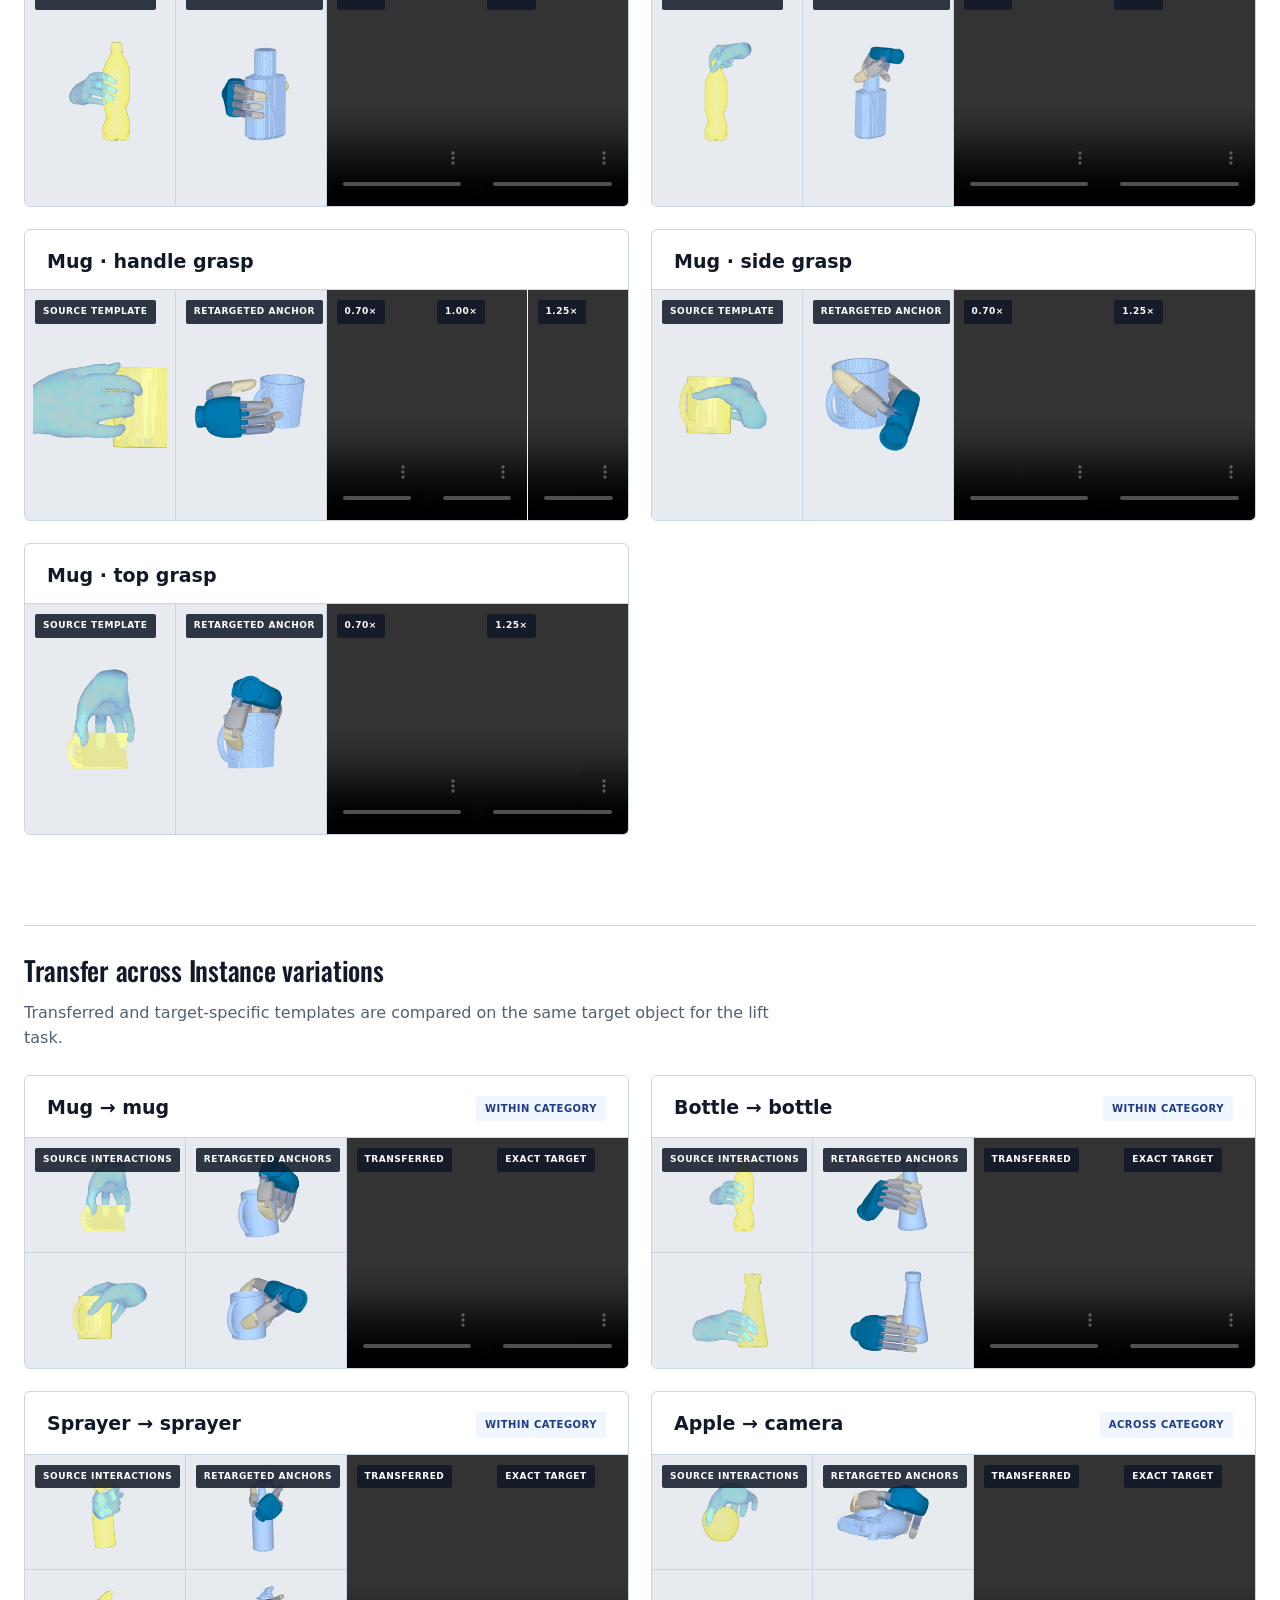
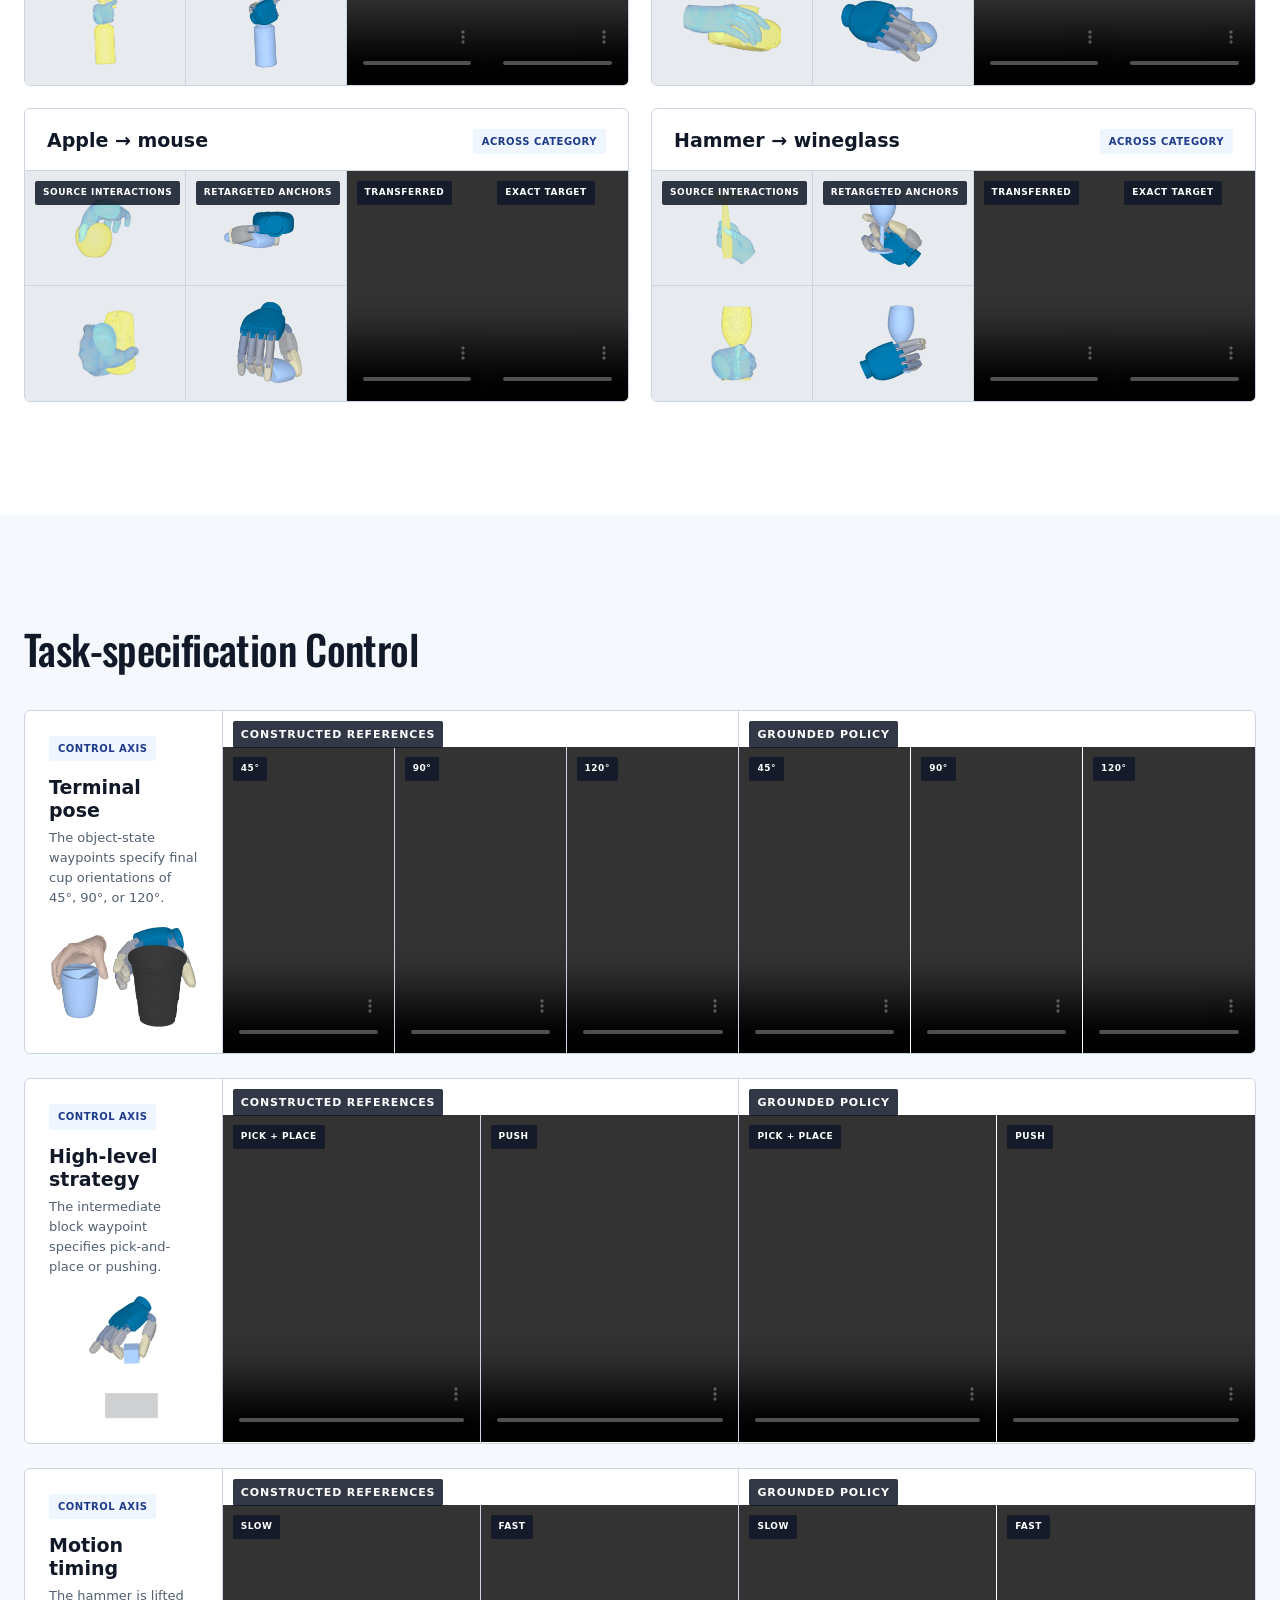
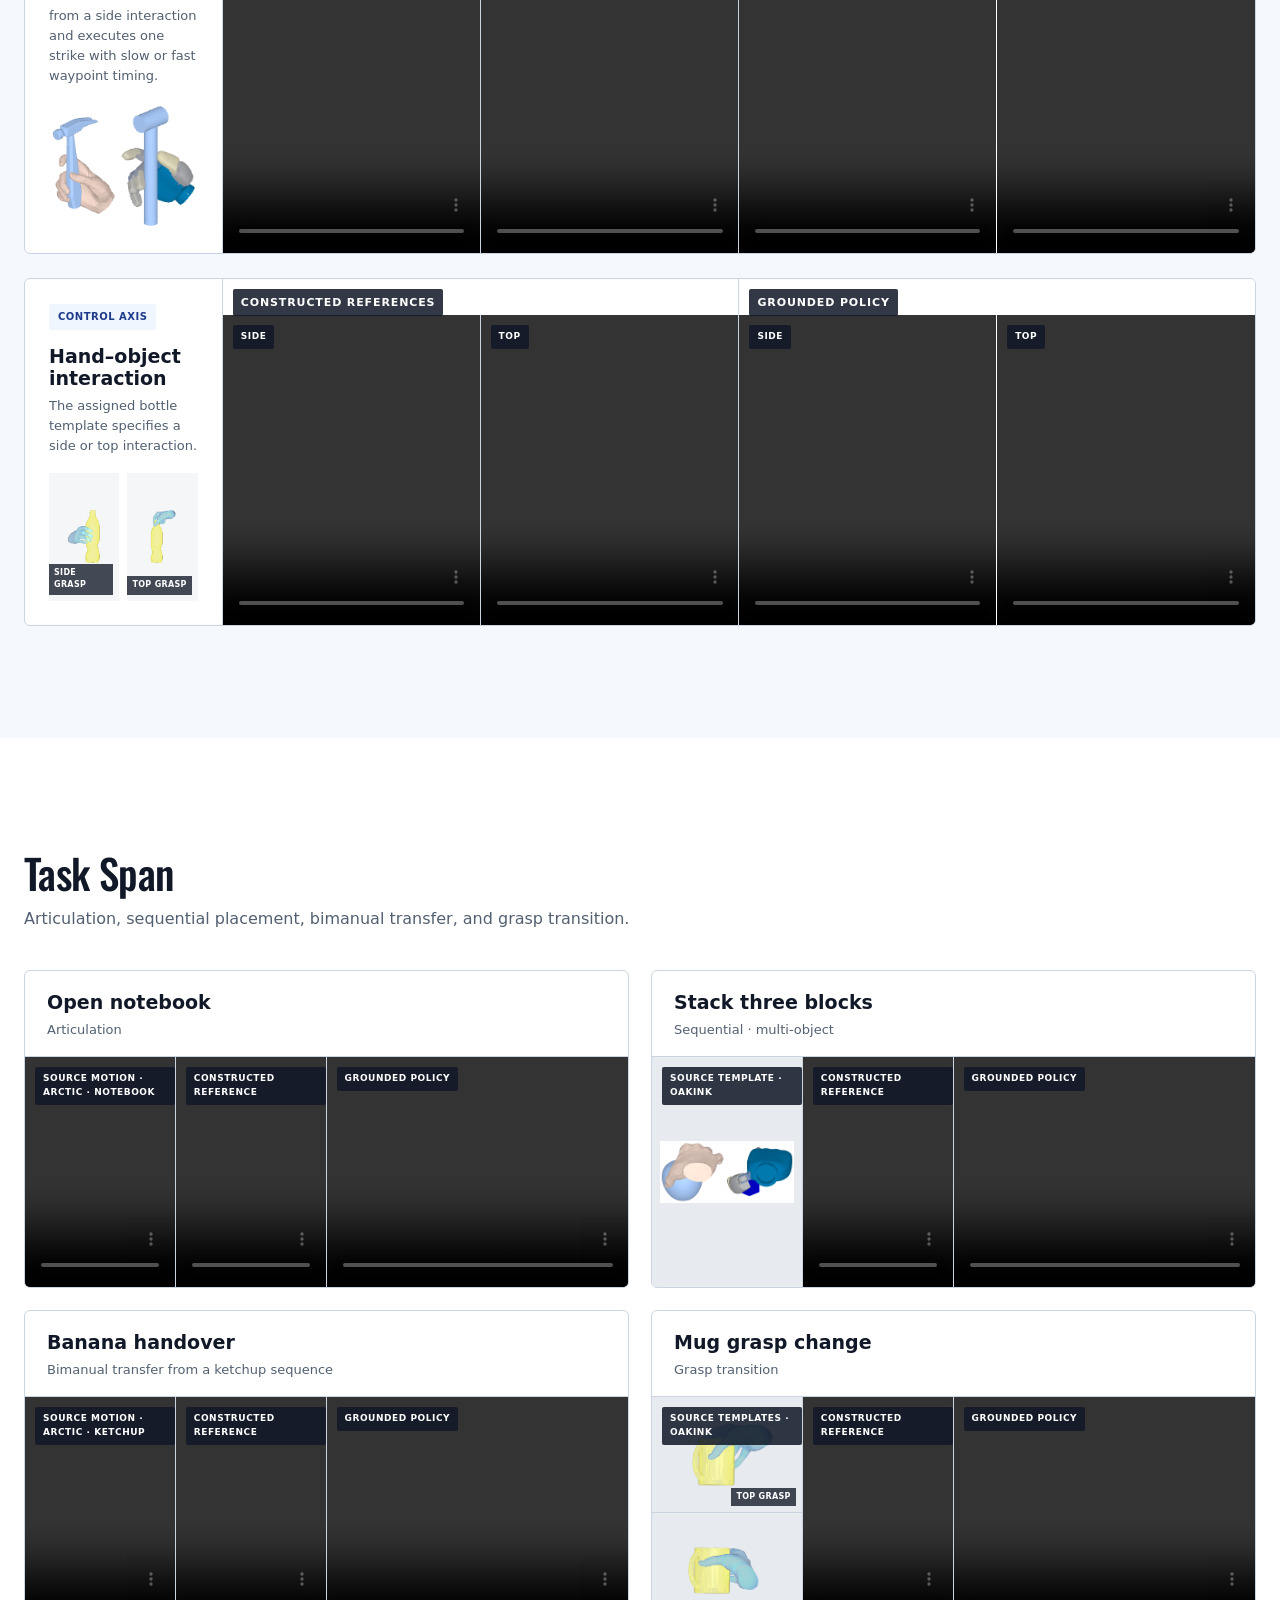
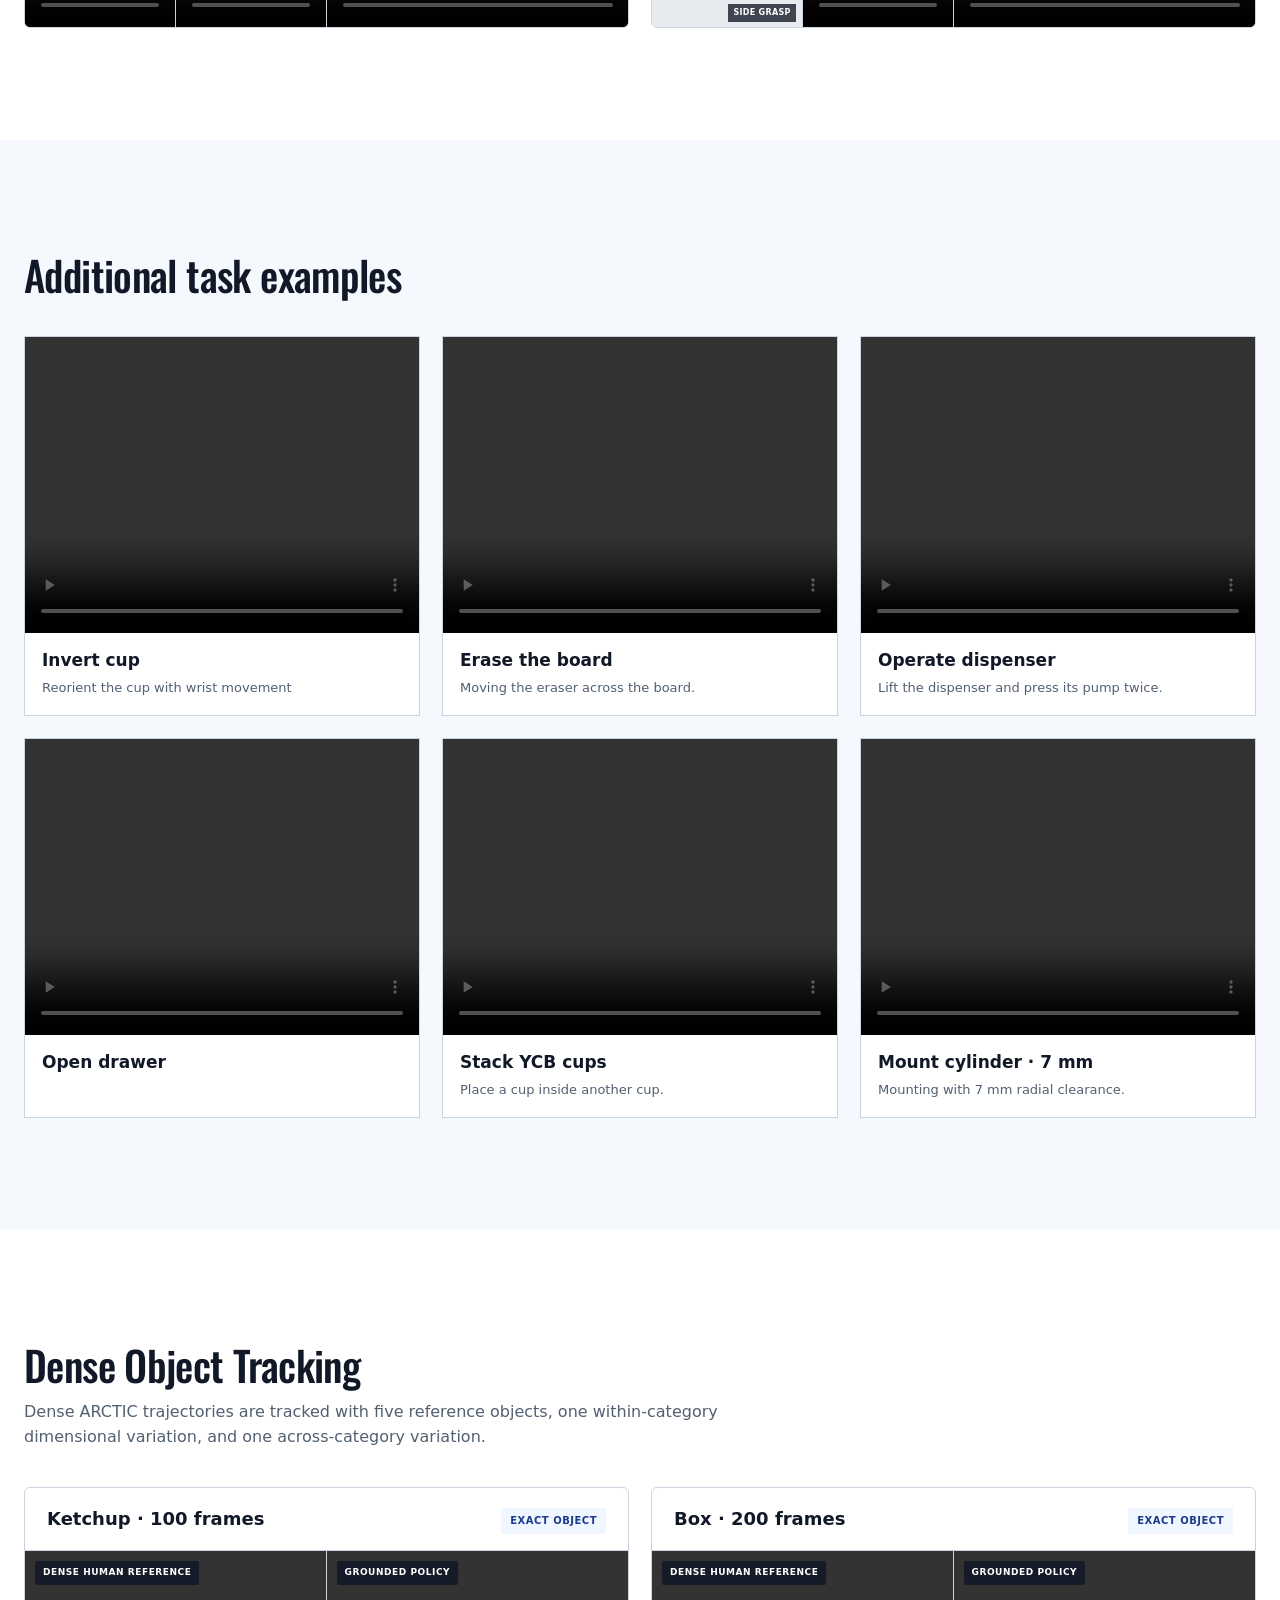
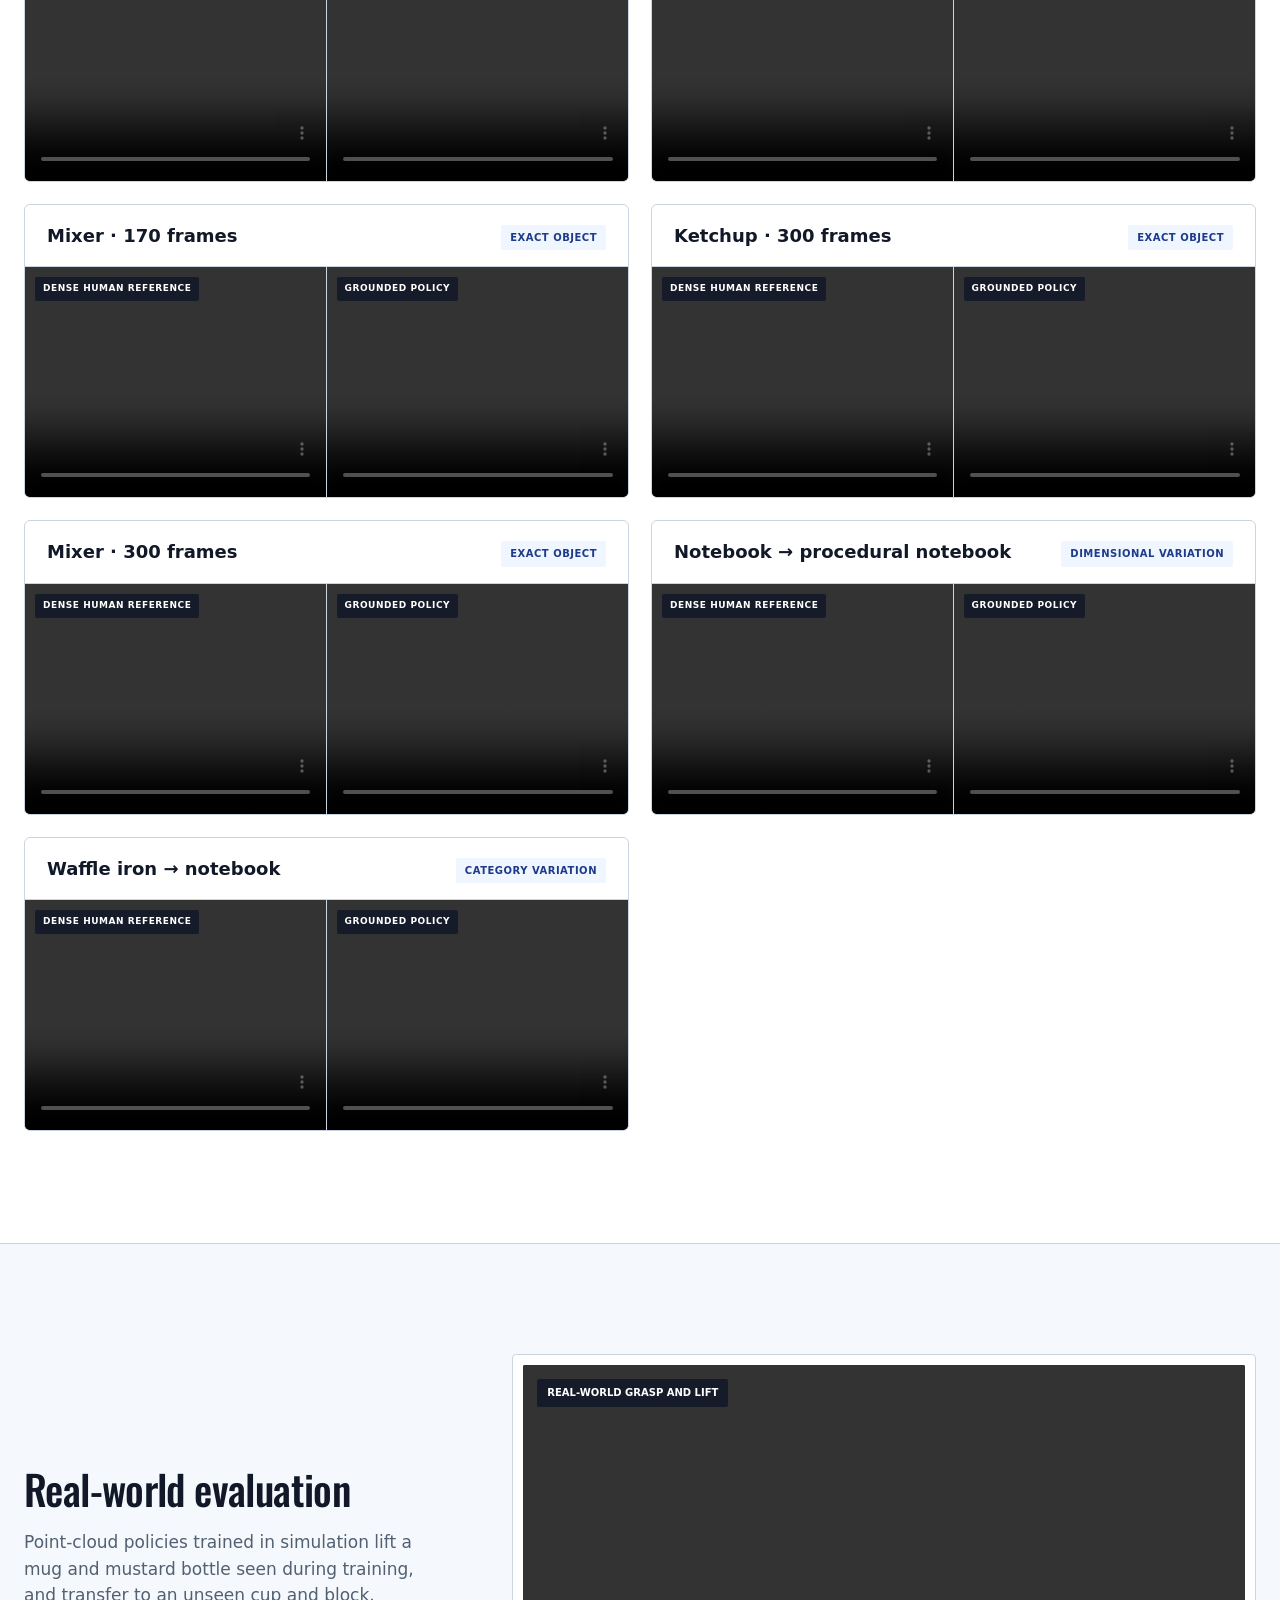
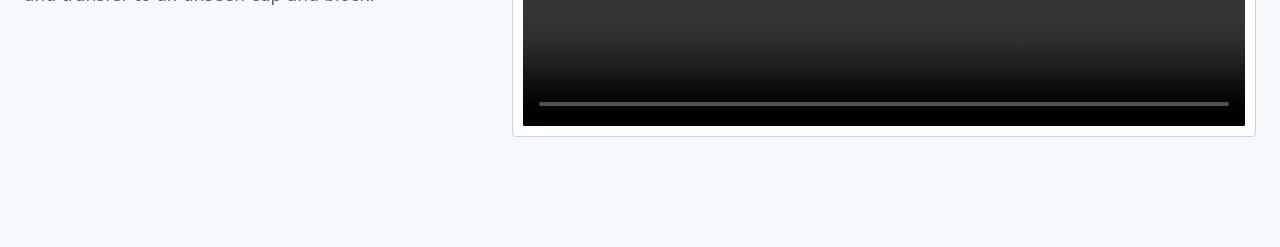
==== commit 1791c278: "Add dense object tracking gallery" ====
--- a/index.html
+++ b/index.html
@@ -143,6 +143,7 @@
       <a href="#control">Task Specifications</a>
       <a href="#tasks">Task Span</a>
       <a href="#examples">Additional Examples</a>
+      <a href="#dense-tracking">Dense Object Tracking</a>
       <a href="#real-world">Real World</a>
     </nav>
 
@@ -188,6 +189,14 @@
         </div>
         <div class="example-grid" id="example-grid"></div>
       </div>
+    </section>
+
+    <section class="gallery-section section-shell" id="dense-tracking" aria-labelledby="dense-tracking-title">
+      <div class="section-heading">
+        <h2 id="dense-tracking-title">Dense Object Tracking</h2>
+        <p>Dense ARCTIC trajectories are tracked with five reference objects, one within-category dimensional variation, and one across-category variation.</p>
+      </div>
+      <div class="dense-tracking-grid" id="dense-tracking-grid"></div>
     </section>
 
     <section class="real-section" id="real-world" aria-labelledby="real-title">
--- a/styles.css
+++ b/styles.css
@@ -150,6 +150,13 @@
 .example-card h3 { margin: 15px 17px 4px; font-size: 17px; }
 .example-card p { margin: 0 17px 17px; color: var(--muted); font-size: 13px; }
 
+.dense-tracking-grid { display: grid; grid-template-columns: repeat(2, minmax(0, 1fr)); gap: 22px; }
+.dense-tracking-card { min-width: 0; border: 1px solid var(--line); border-radius: var(--radius); background: white; overflow: hidden; }
+.dense-tracking-card h3 { margin: 0; font-size: 18px; line-height: 1.25; }
+.dense-tracking-pair { display: grid; grid-template-columns: repeat(2, minmax(0, 1fr)); border-top: 1px solid var(--line); }
+.dense-tracking-pair .clip:first-child { border-right: 1px solid var(--line); }
+.dense-tracking-pair video { width: 100%; aspect-ratio: 4 / 3; object-fit: contain; background: #f7f8fa; }
+
 .real-section { padding: 110px 0; color: var(--ink); border-top: 1px solid var(--line); background: var(--paper-deep); }
 .real-grid { display: grid; grid-template-columns: .72fr 1.28fr; gap: 70px; align-items: center; }
 .real-copy .section-kicker { color: var(--cobalt); }
@@ -165,6 +172,7 @@
   .control-card .reference-panel,
   .control-card .outcomes-panel { min-height: 280px; border-left: 0; border-top: 1px solid var(--line); }
   .example-grid { grid-template-columns: repeat(2, 1fr); }
+  .dense-tracking-grid { grid-template-columns: 1fr; }
 }
 @media (max-width: 760px) {
   .section-shell, .hero { width: min(100% - 28px, var(--max)); }
@@ -188,5 +196,7 @@
   .control-card { grid-template-columns: 1fr; }
   .control-card .outcomes-panel { min-height: 260px; border-left: 0; border-top: 1px solid var(--line); }
   .example-grid { grid-template-columns: 1fr; }
+  .dense-tracking-pair { grid-template-columns: 1fr; }
+  .dense-tracking-pair .clip:first-child { border-right: 0; border-bottom: 1px solid var(--line); }
 }
 @media (prefers-reduced-motion: reduce) { html { scroll-behavior: auto; } }
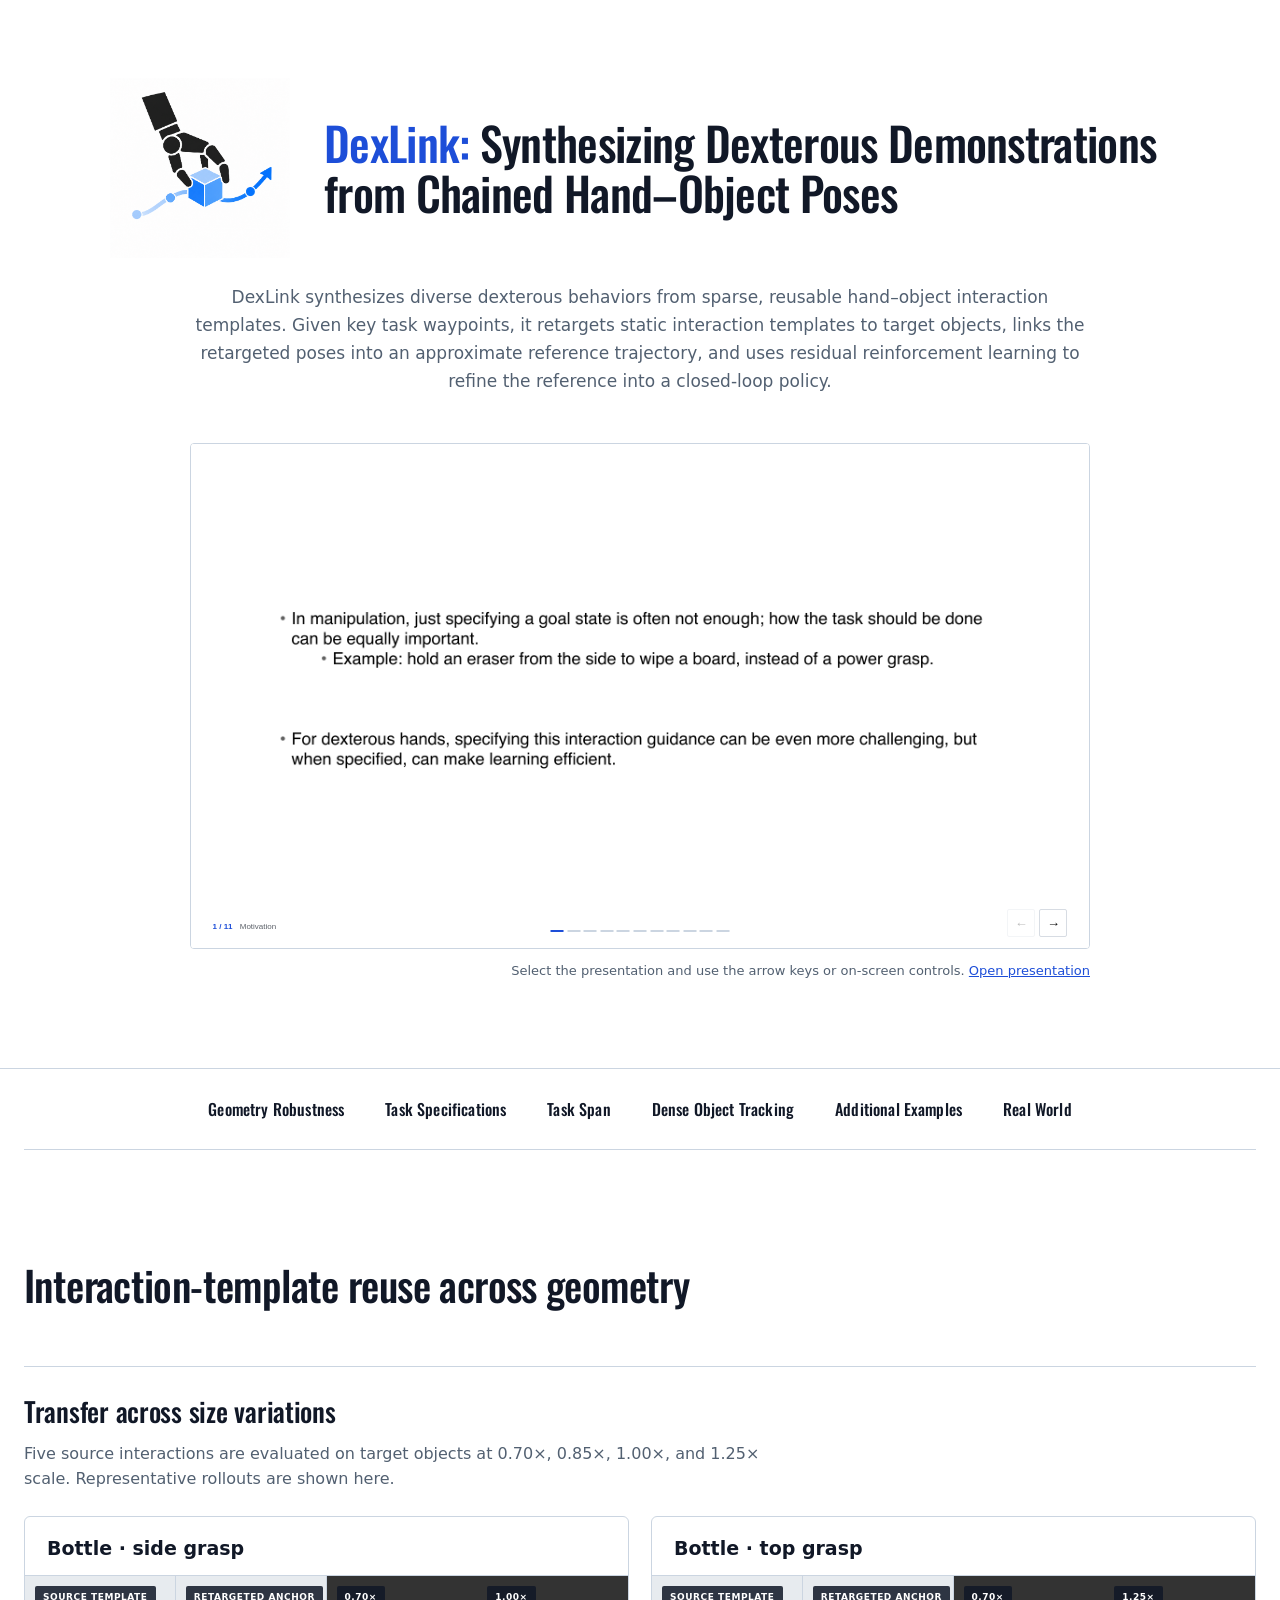
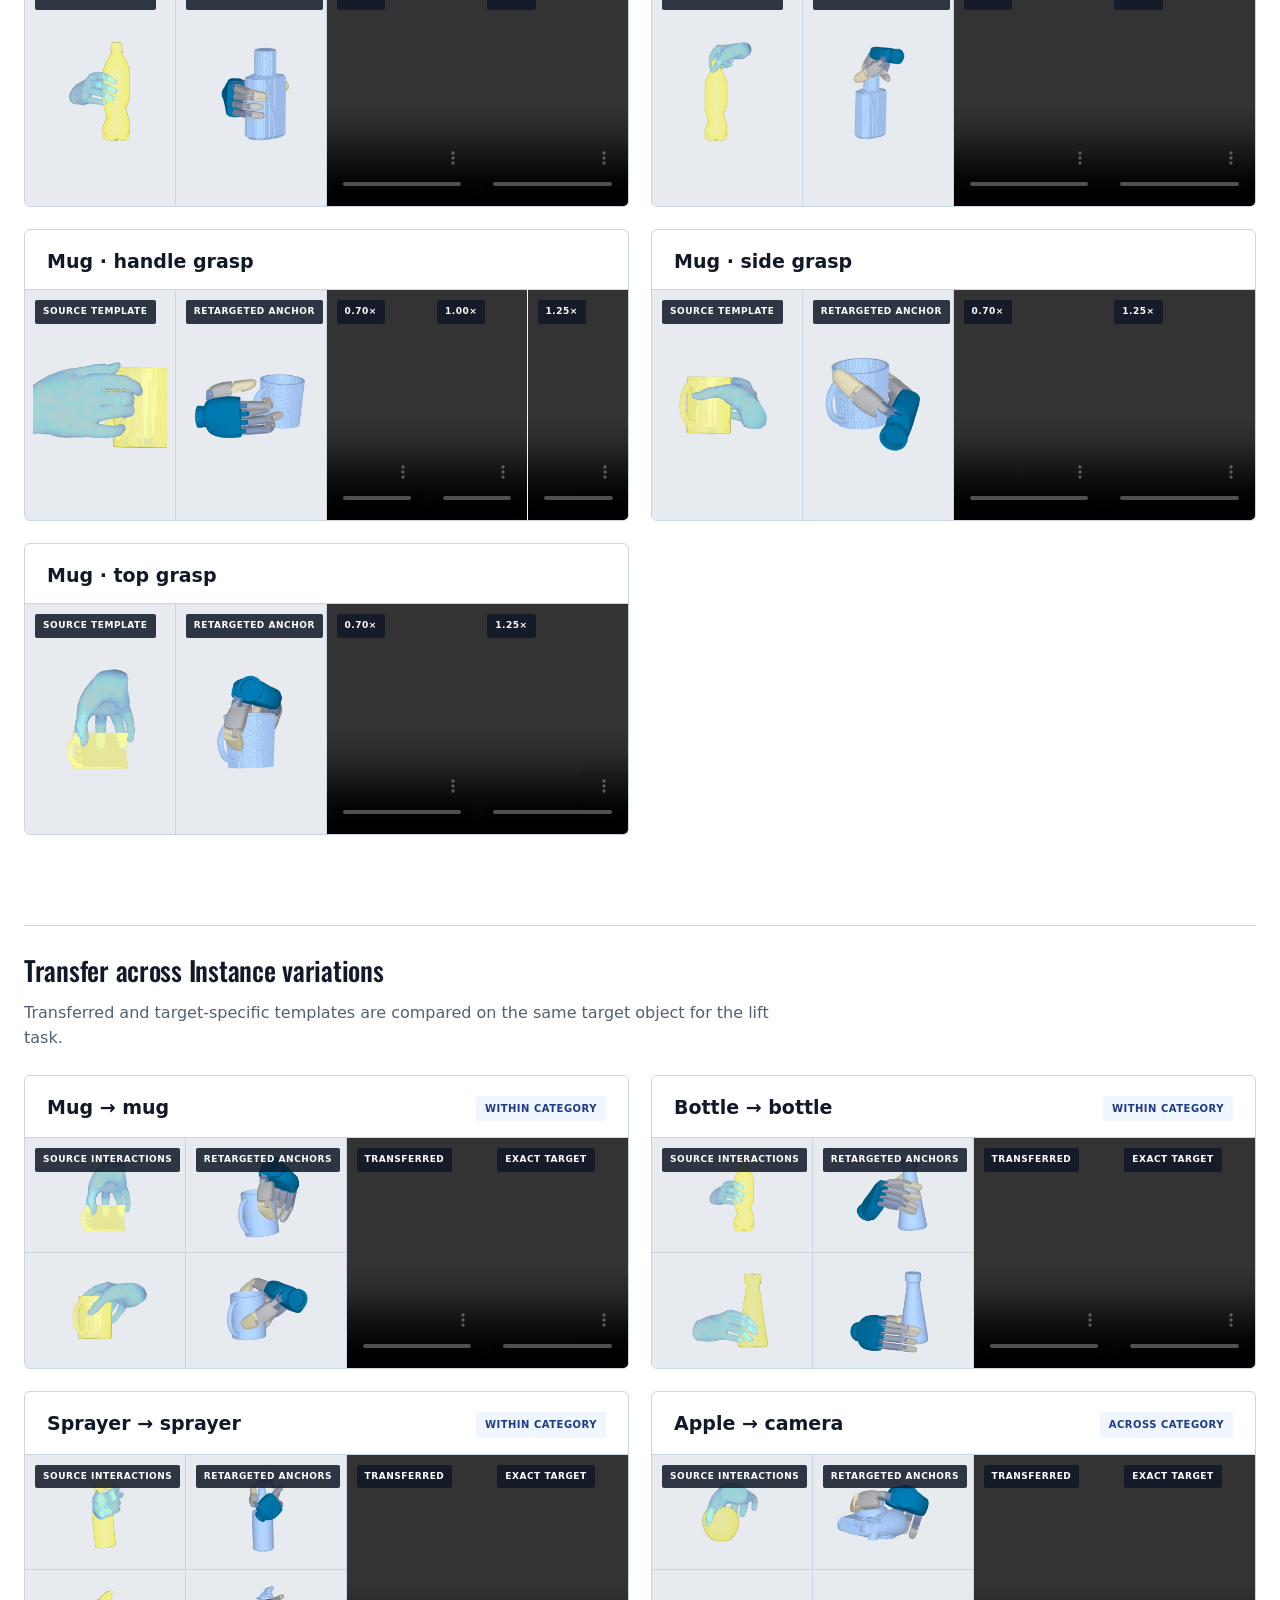
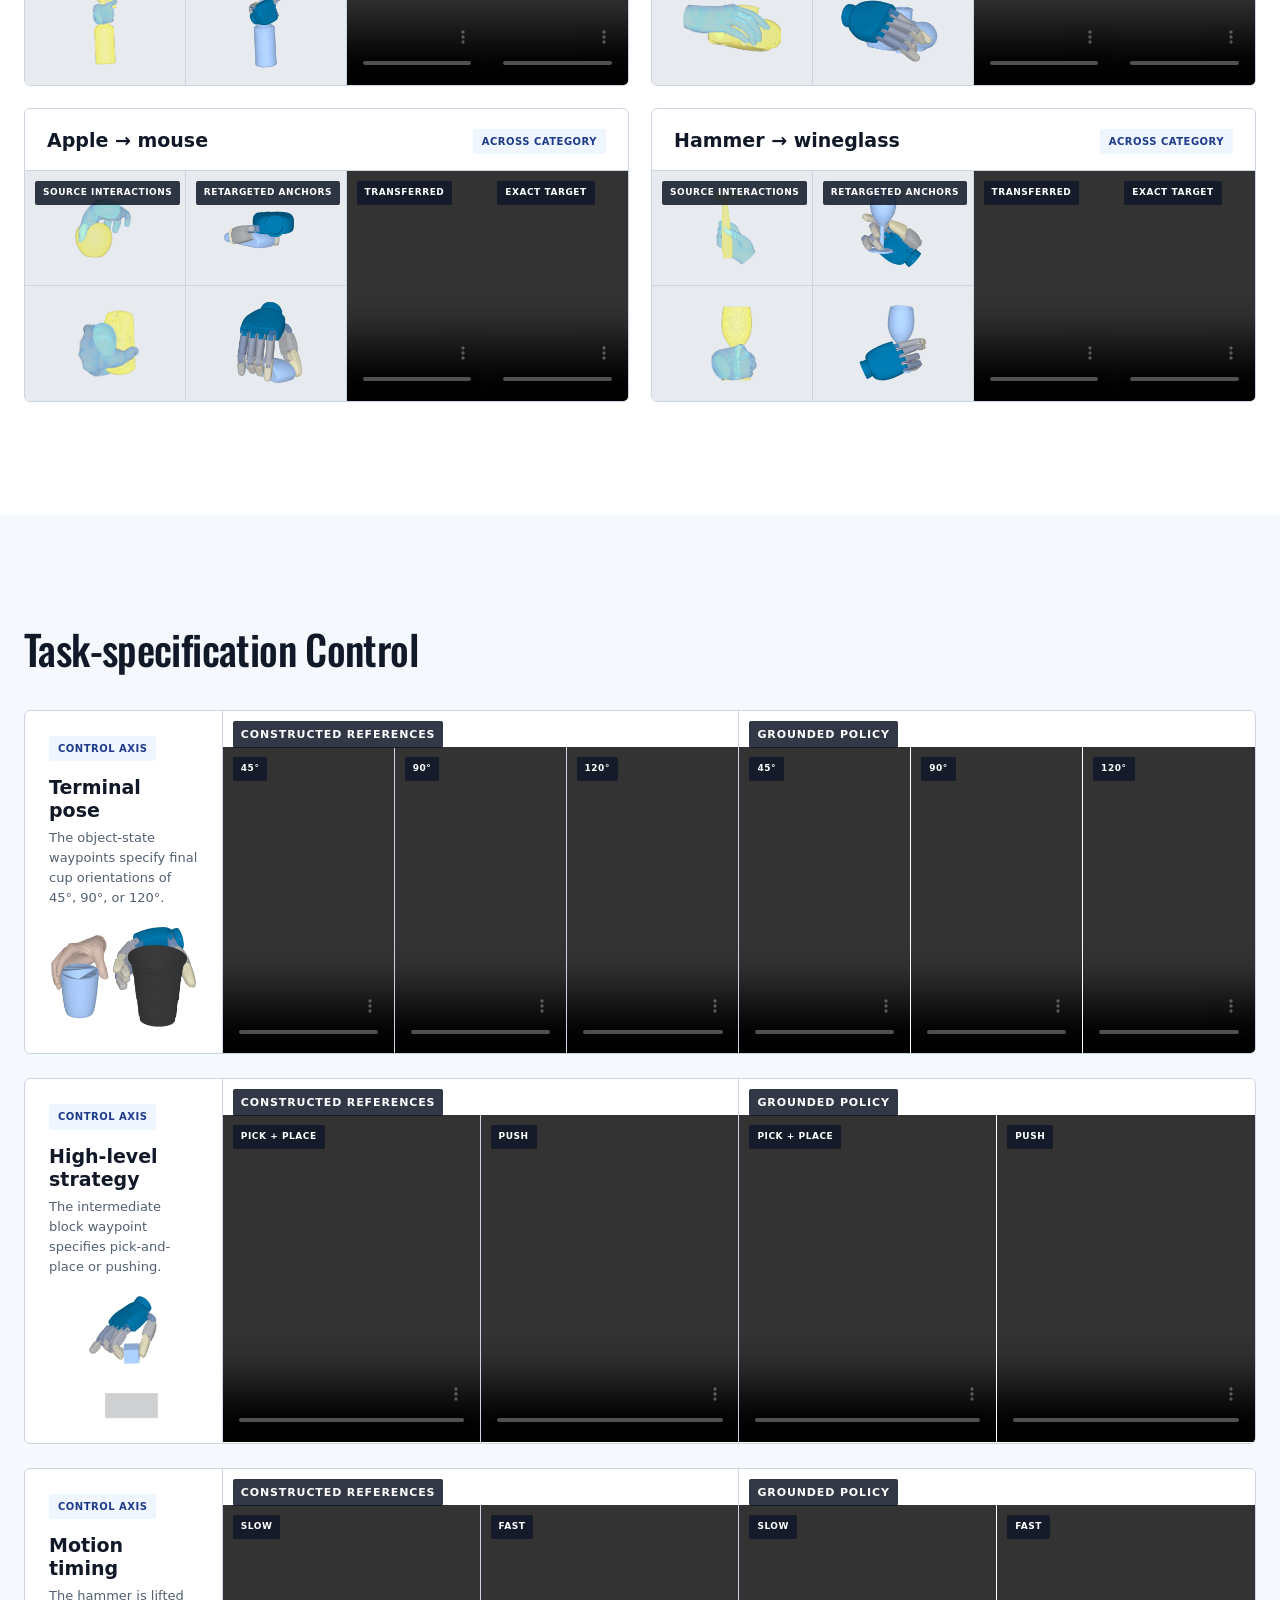
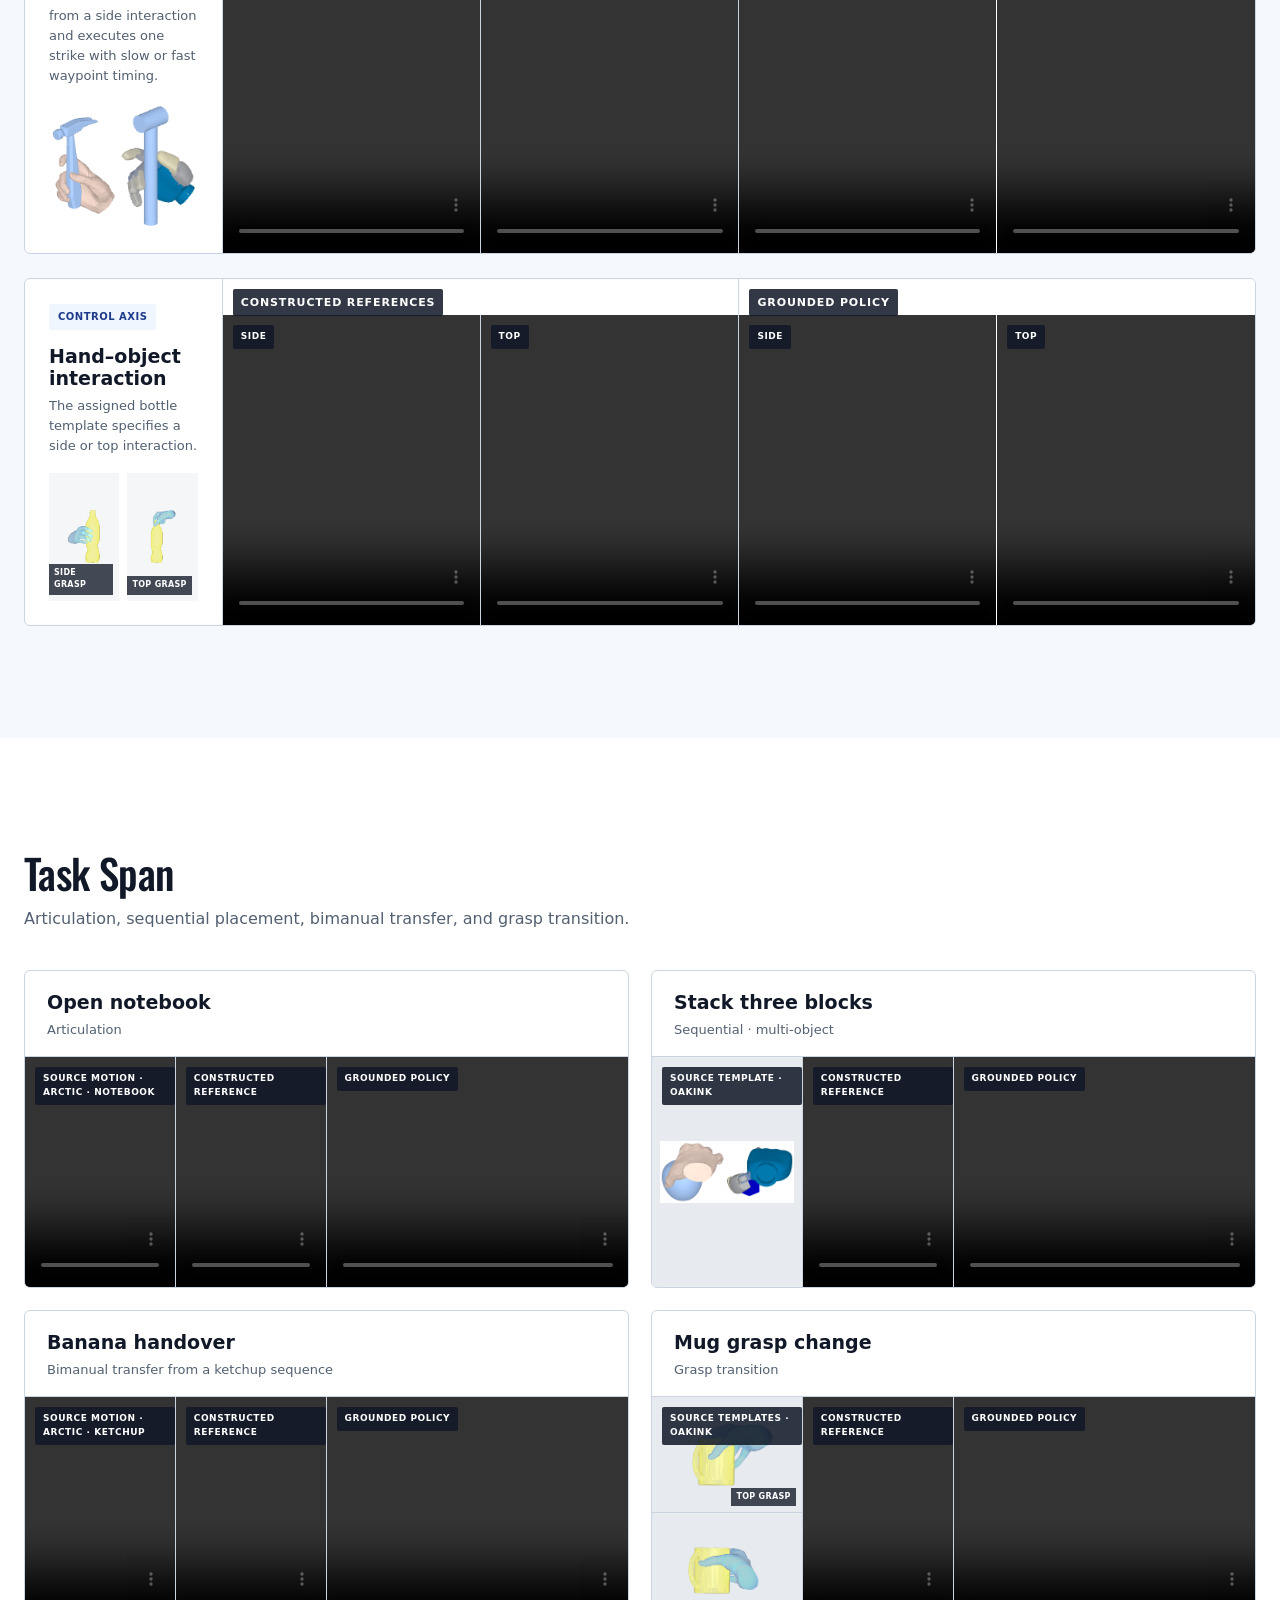
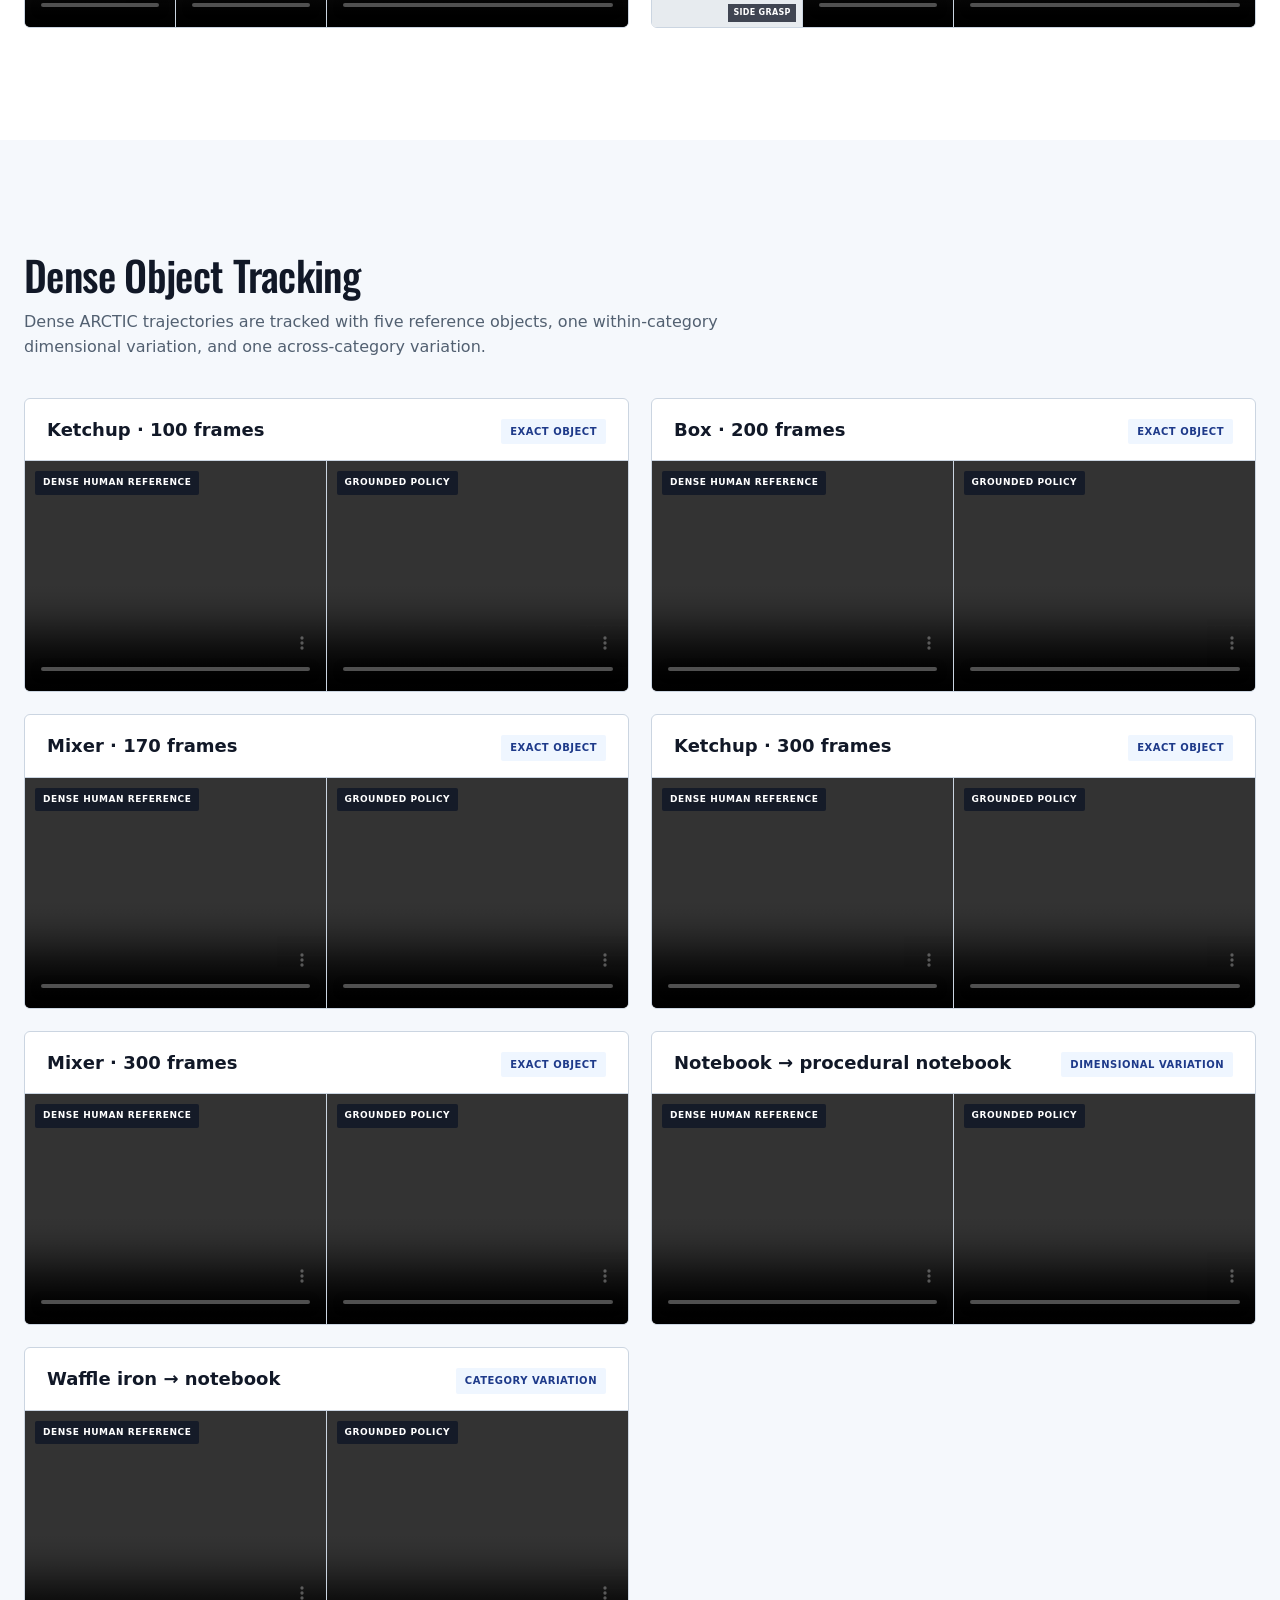
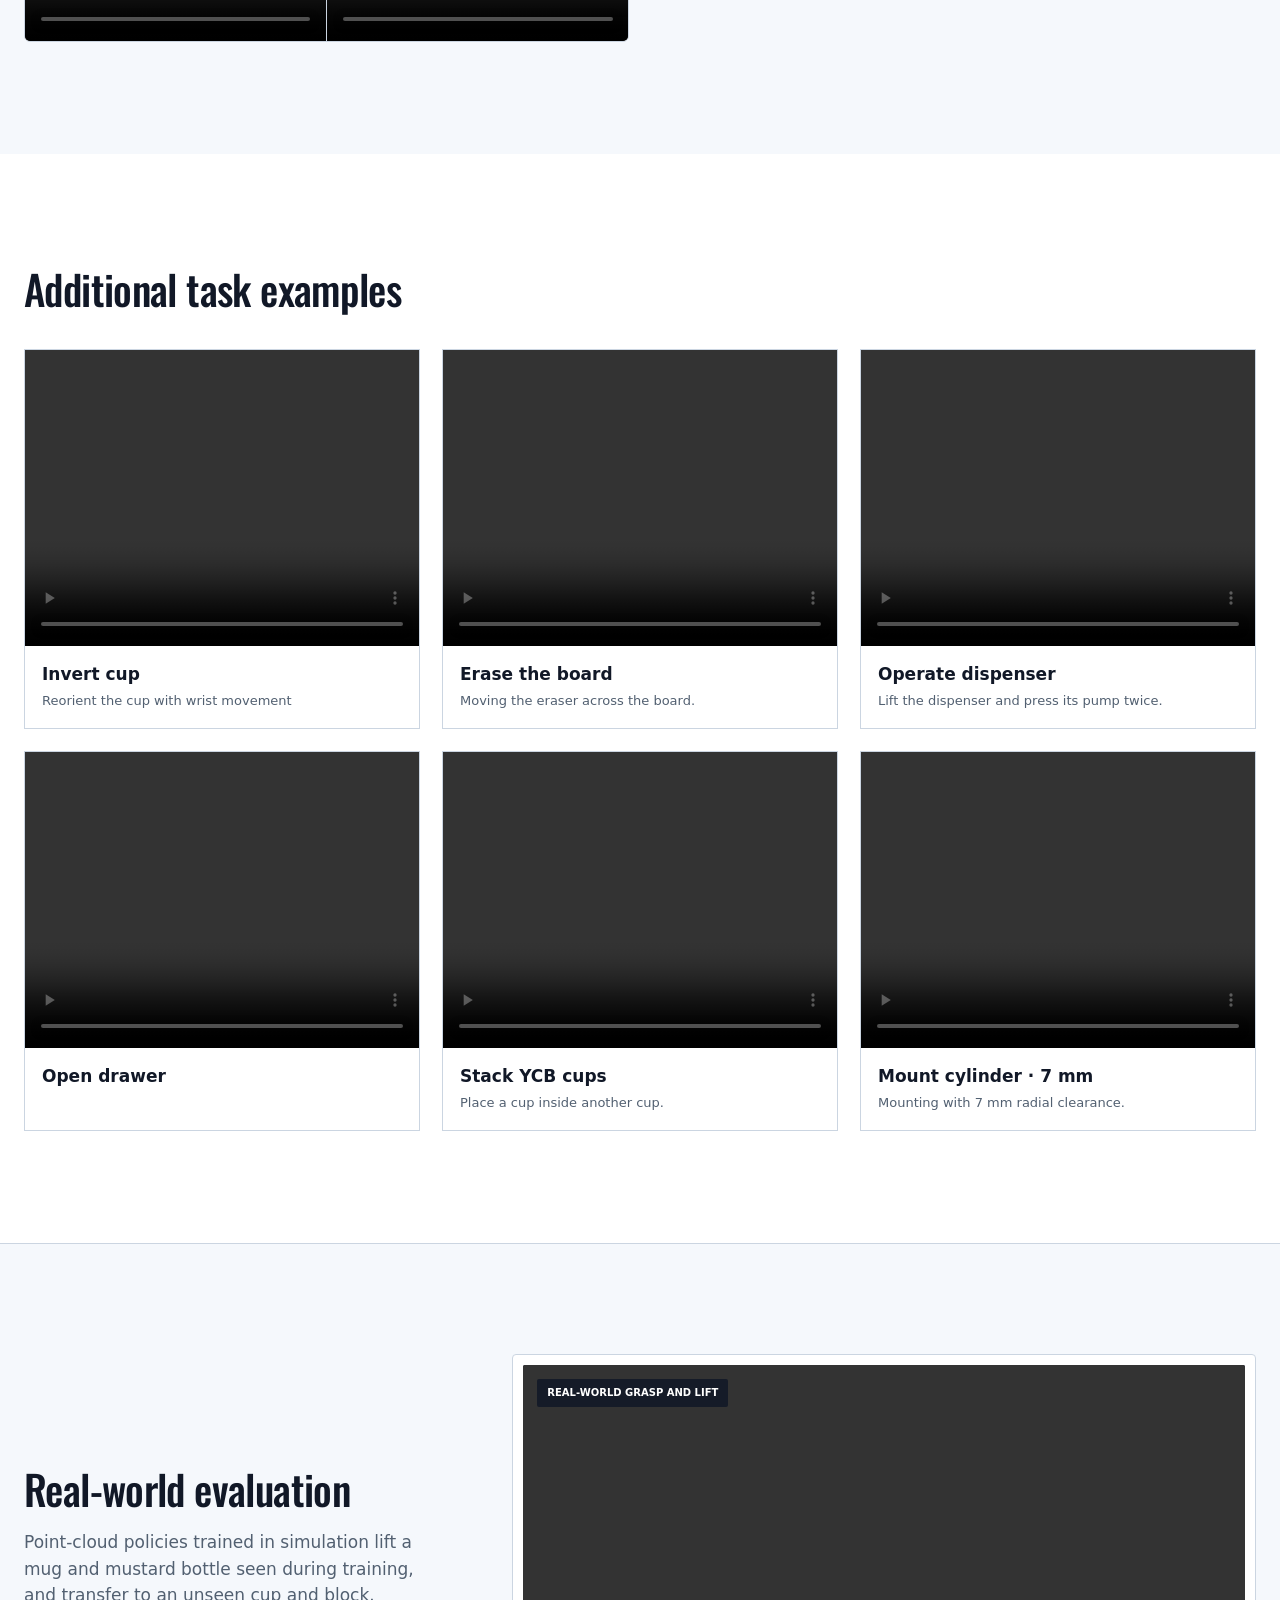
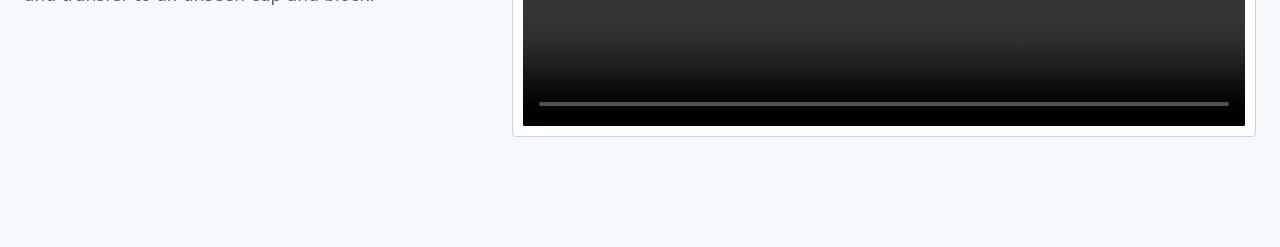
==== commit c230df26: "Reorder dense tracking section" ====
--- a/index.html
+++ b/index.html
@@ -142,8 +142,8 @@
       <a href="#reuse">Geometry Robustness</a>
       <a href="#control">Task Specifications</a>
       <a href="#tasks">Task Span</a>
+      <a href="#dense-tracking">Dense Object Tracking</a>
       <a href="#examples">Additional Examples</a>
-      <a href="#dense-tracking">Dense Object Tracking</a>
       <a href="#real-world">Real World</a>
     </nav>
 
@@ -182,21 +182,21 @@
       <div class="task-grid full-width-grid" id="task-span-grid"></div>
     </section>
 
-    <section class="gallery-section tinted" id="examples" aria-labelledby="examples-title">
+    <section class="gallery-section tinted" id="dense-tracking" aria-labelledby="dense-tracking-title">
       <div class="section-shell">
         <div class="section-heading">
-          <h2 id="examples-title">Additional task examples</h2>
-        </div>
-        <div class="example-grid" id="example-grid"></div>
-      </div>
-    </section>
-
-    <section class="gallery-section section-shell" id="dense-tracking" aria-labelledby="dense-tracking-title">
+          <h2 id="dense-tracking-title">Dense Object Tracking</h2>
+          <p>Dense ARCTIC trajectories are tracked with five reference objects, one within-category dimensional variation, and one across-category variation.</p>
+        </div>
+        <div class="dense-tracking-grid" id="dense-tracking-grid"></div>
+      </div>
+    </section>
+
+    <section class="gallery-section section-shell" id="examples" aria-labelledby="examples-title">
       <div class="section-heading">
-        <h2 id="dense-tracking-title">Dense Object Tracking</h2>
-        <p>Dense ARCTIC trajectories are tracked with five reference objects, one within-category dimensional variation, and one across-category variation.</p>
-      </div>
-      <div class="dense-tracking-grid" id="dense-tracking-grid"></div>
+        <h2 id="examples-title">Additional task examples</h2>
+      </div>
+      <div class="example-grid" id="example-grid"></div>
     </section>
 
     <section class="real-section" id="real-world" aria-labelledby="real-title">
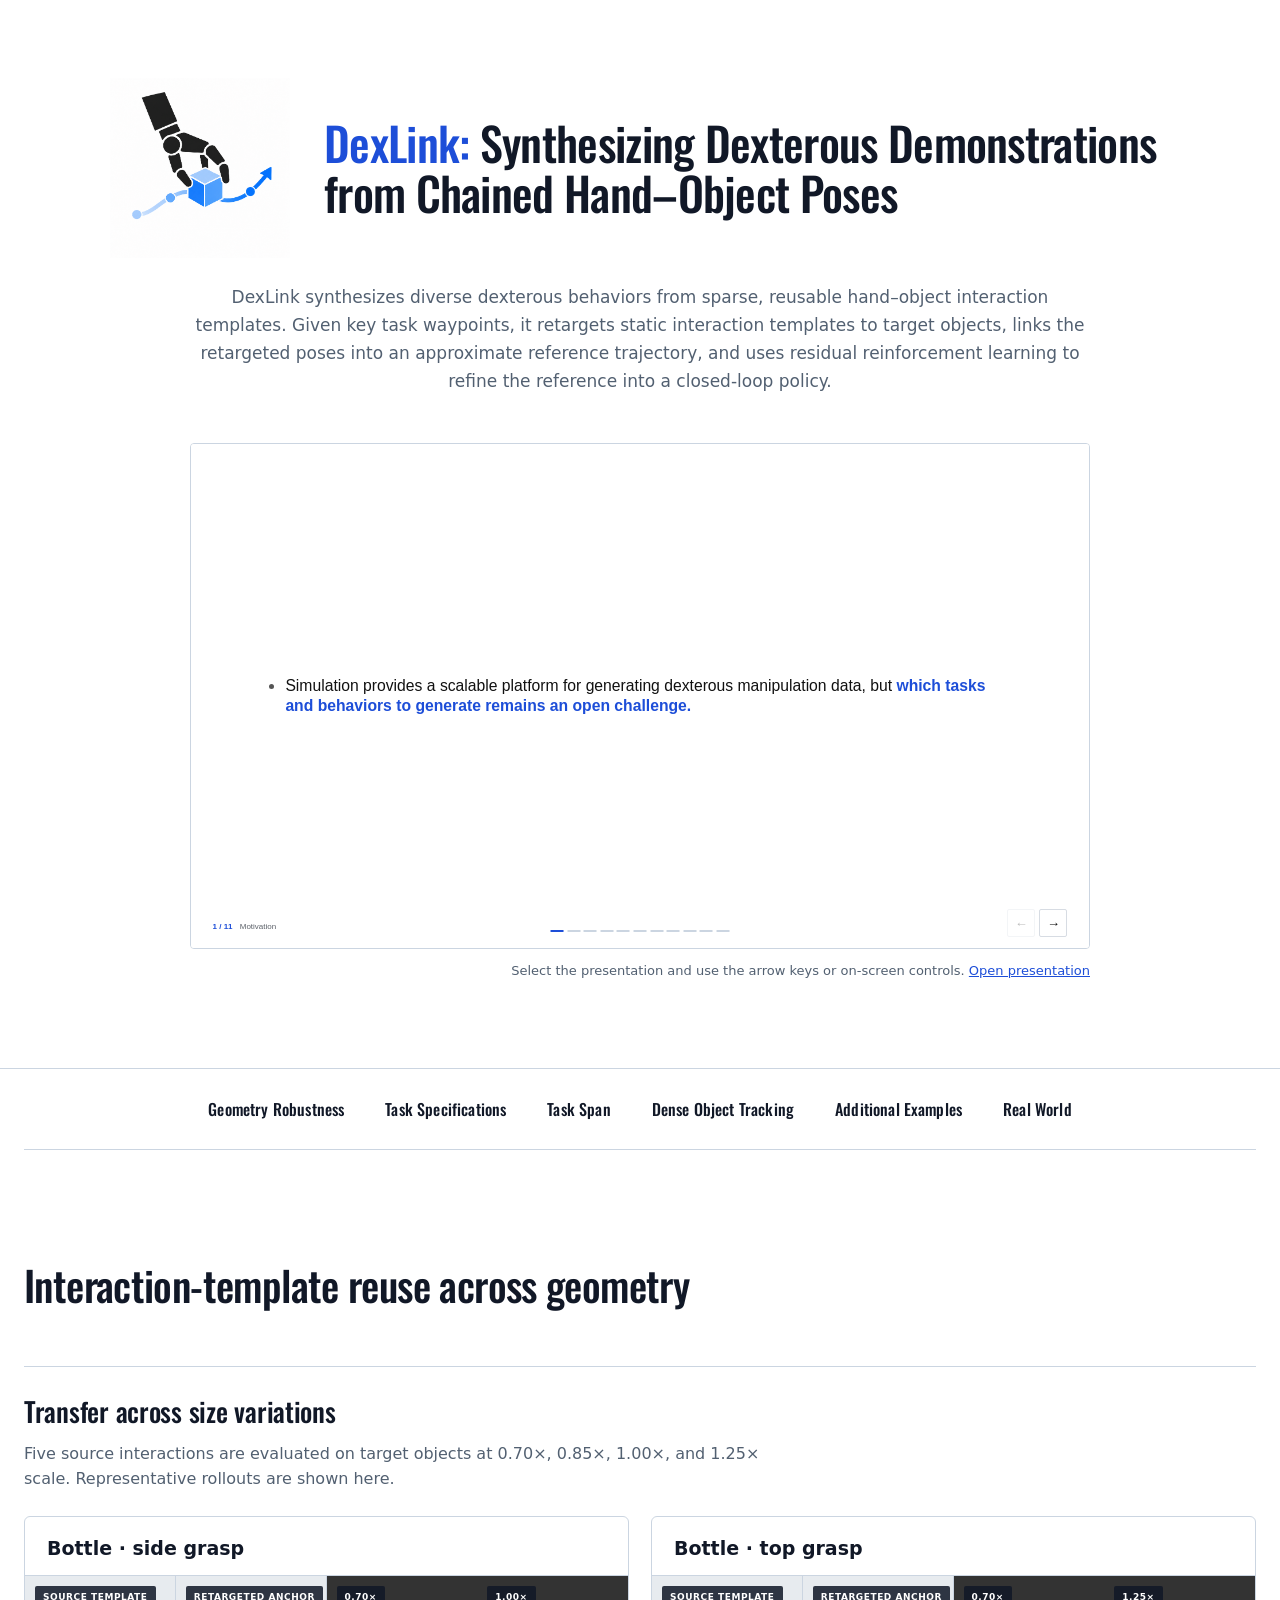
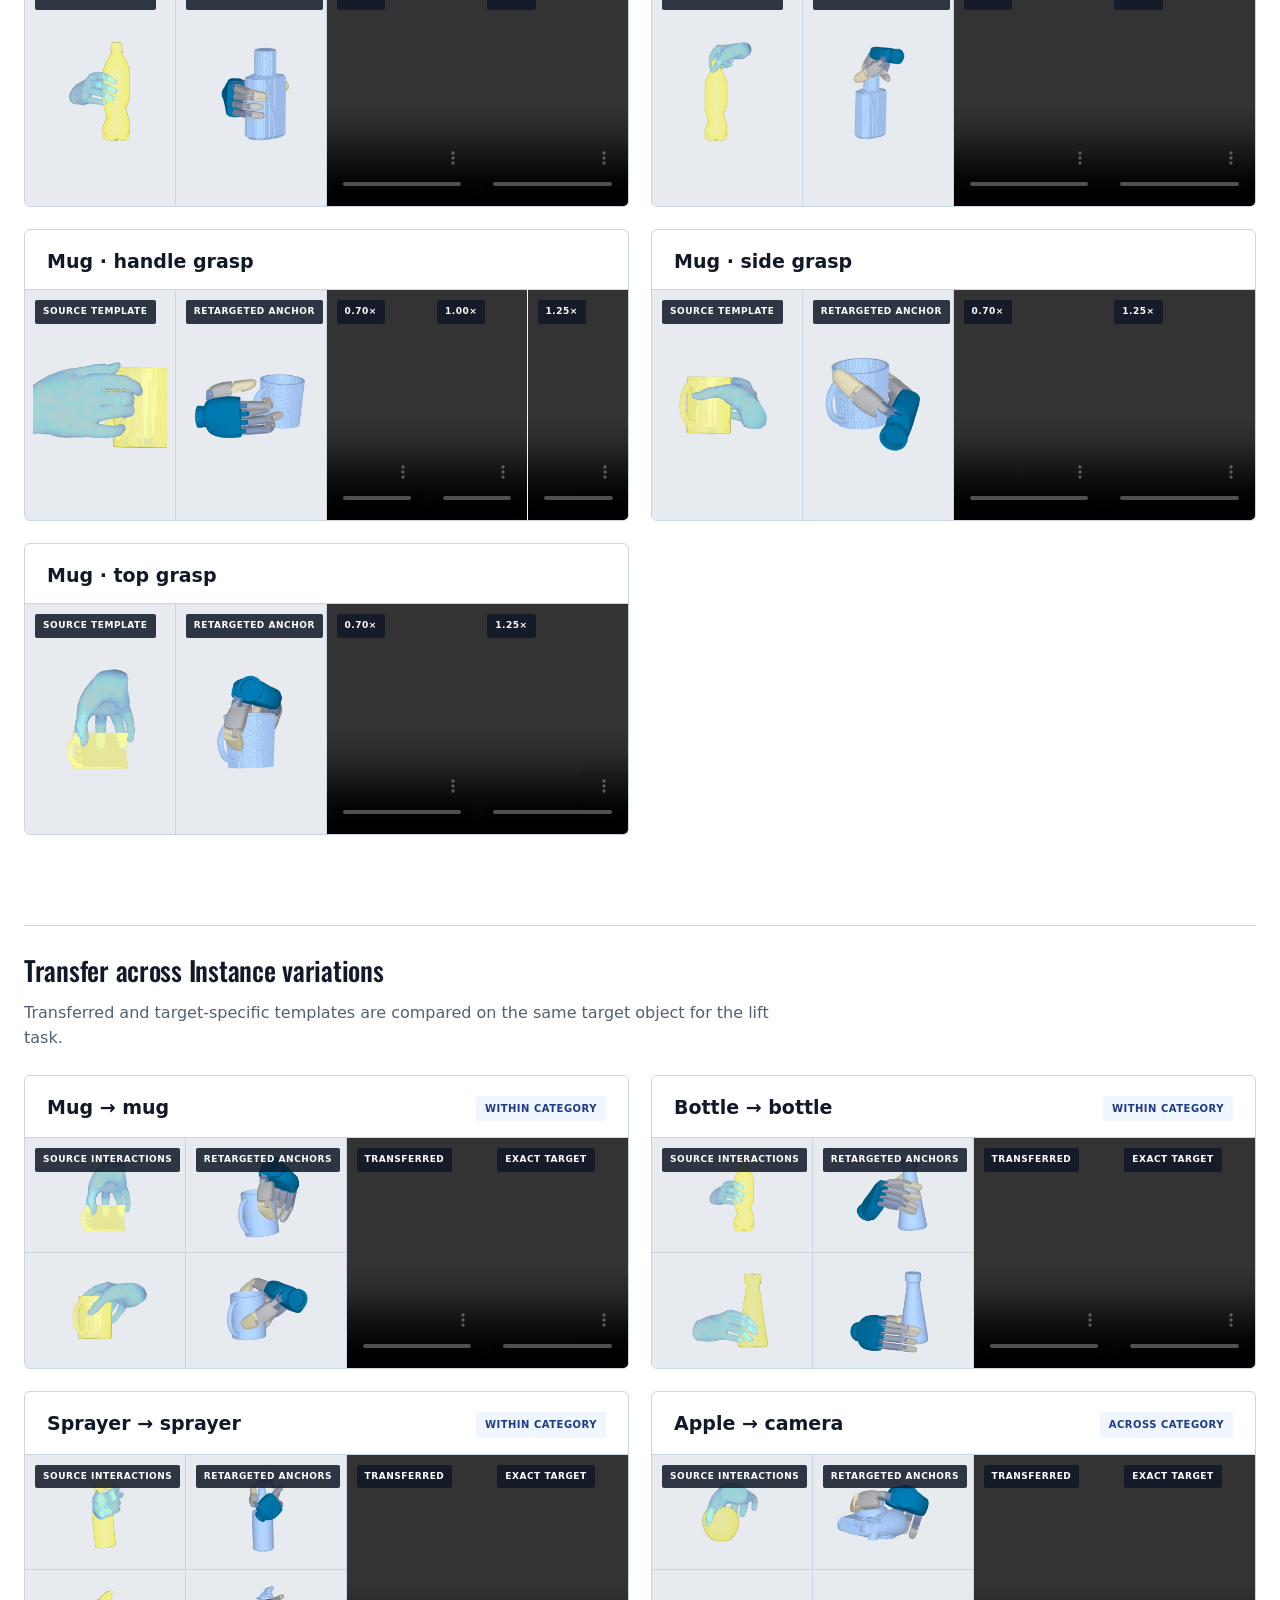
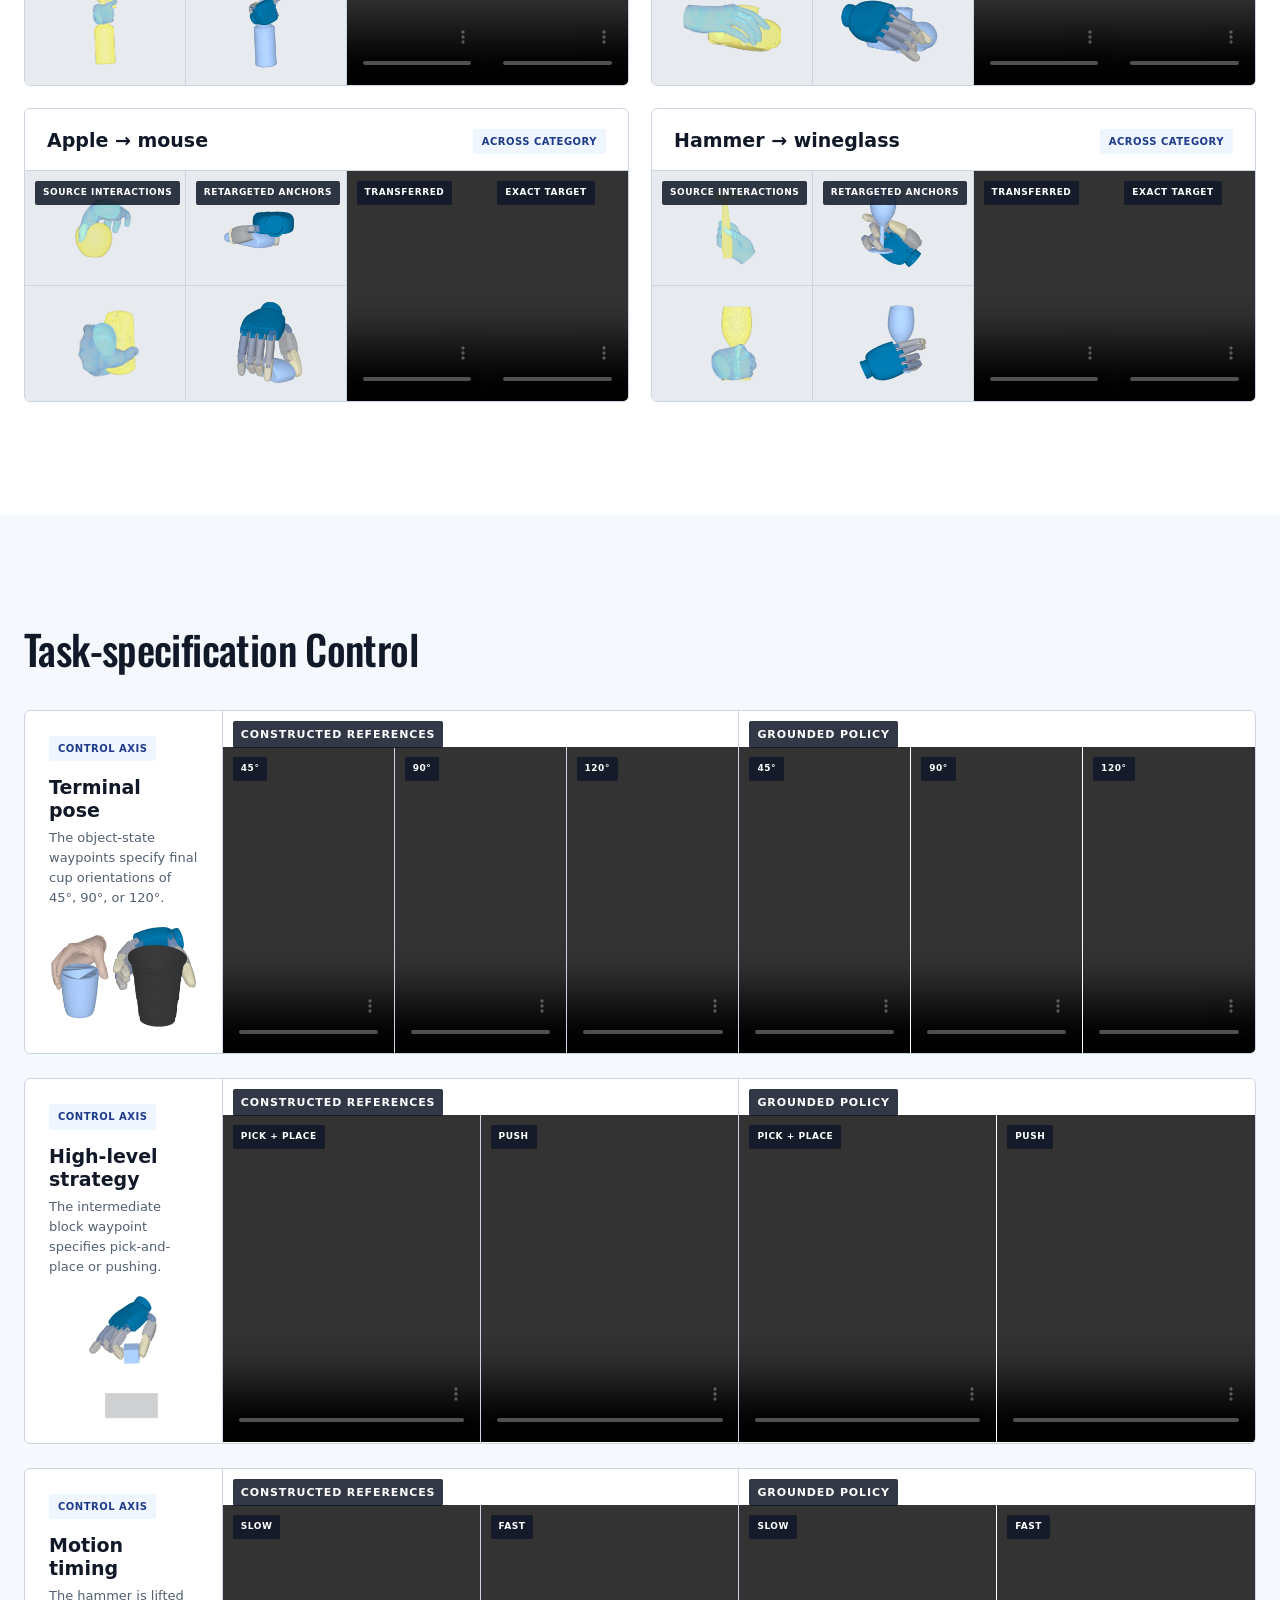
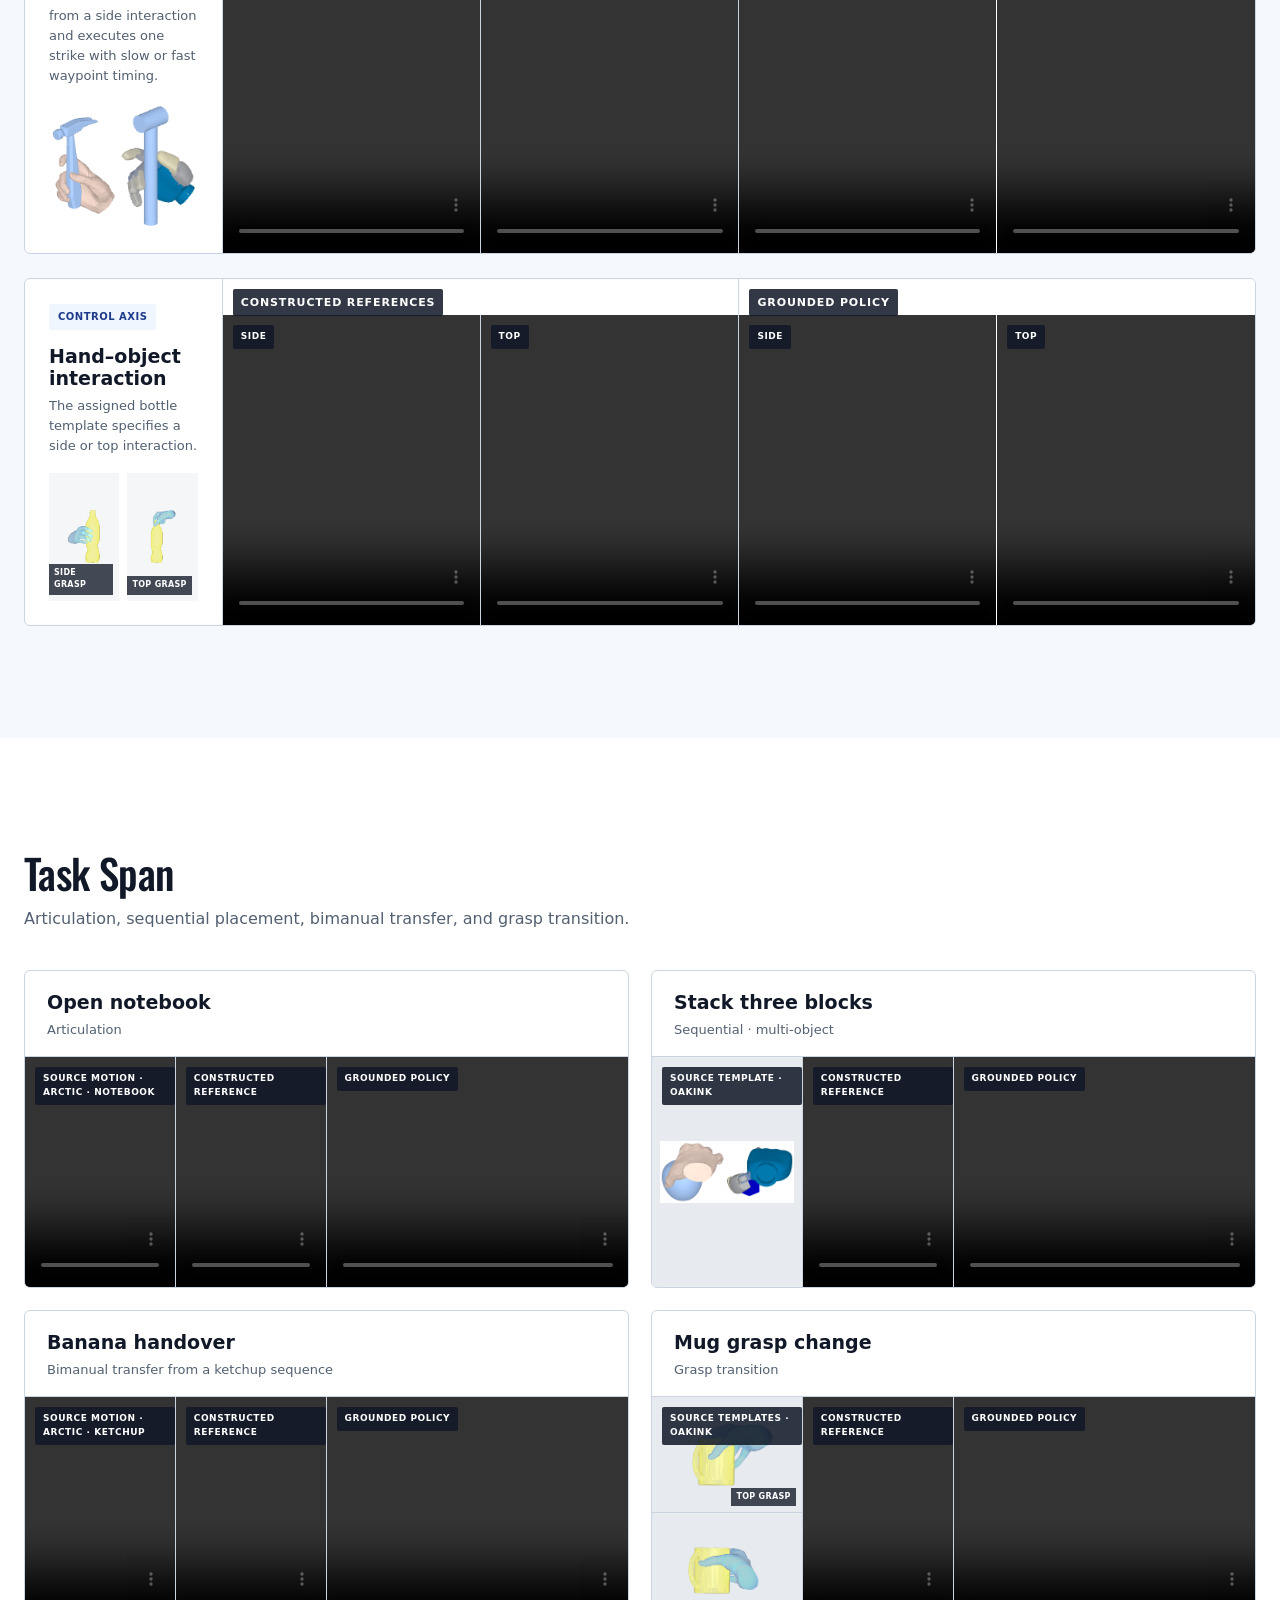
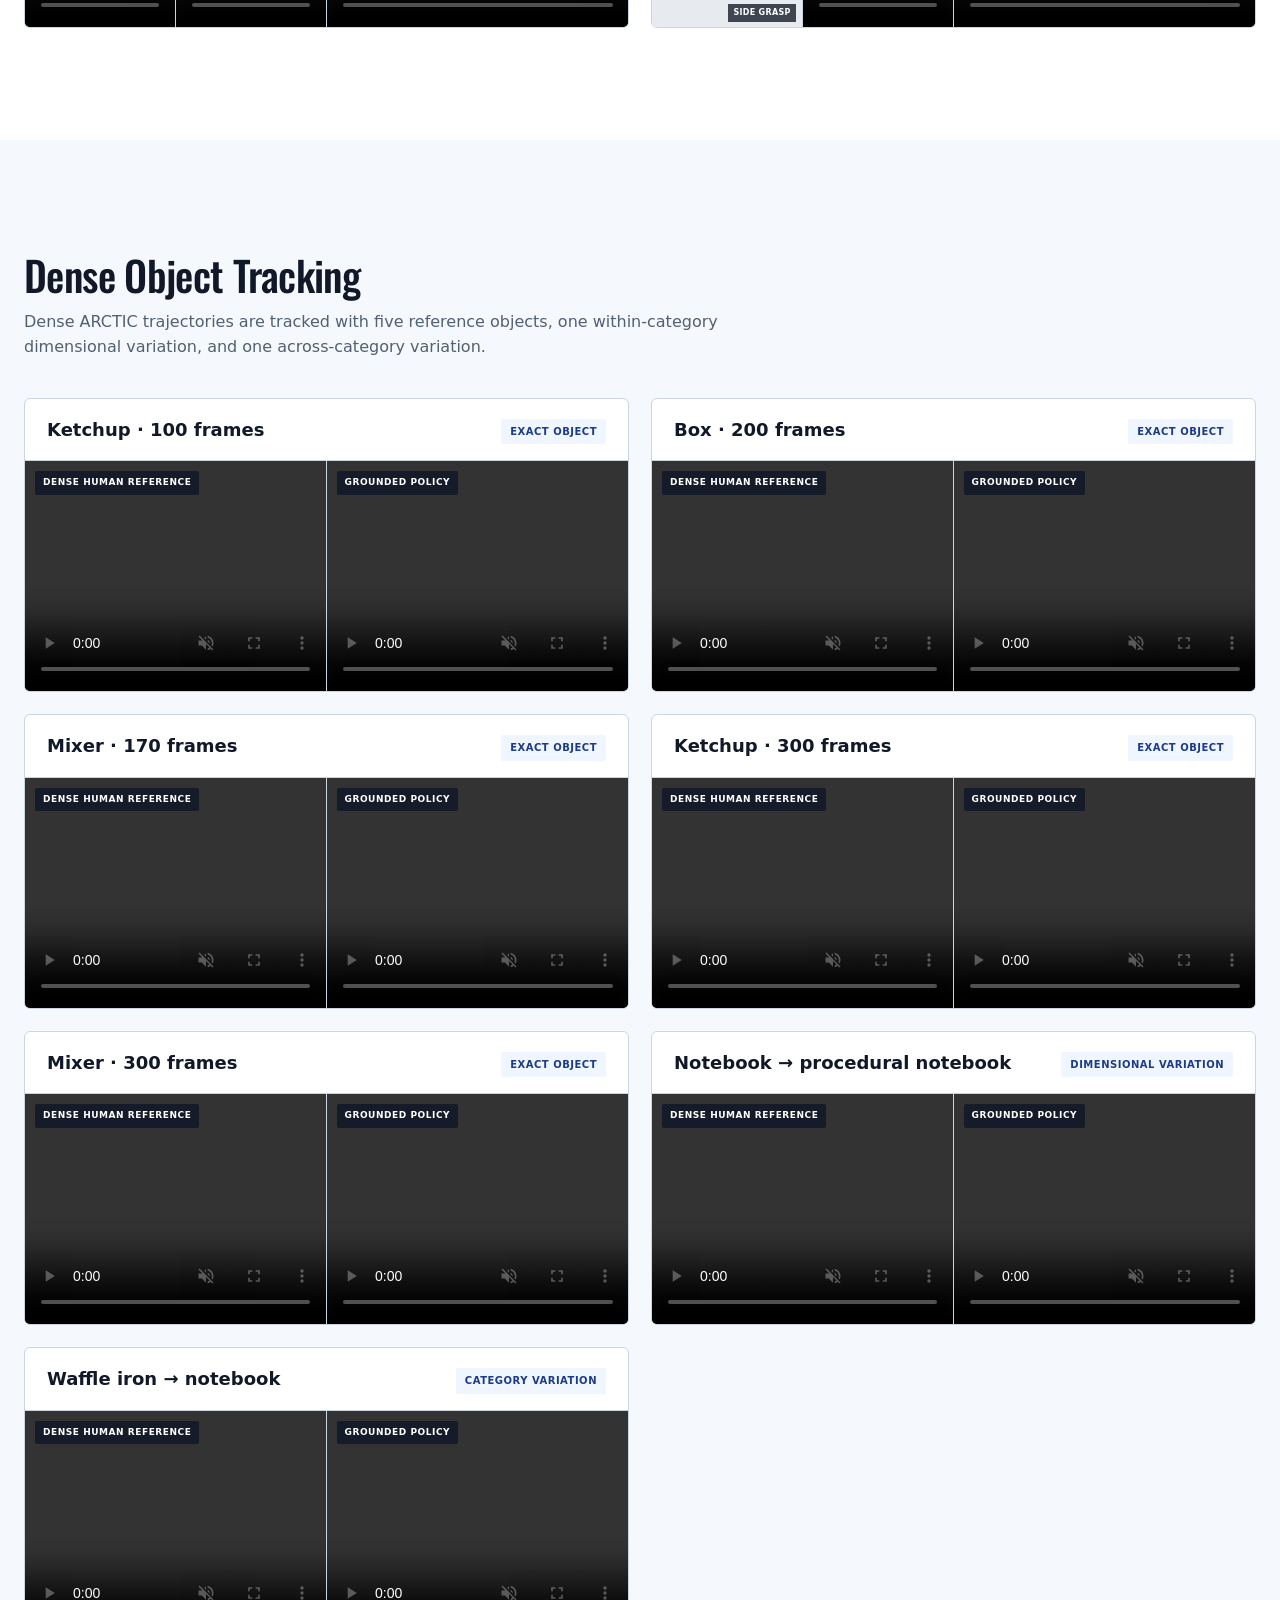
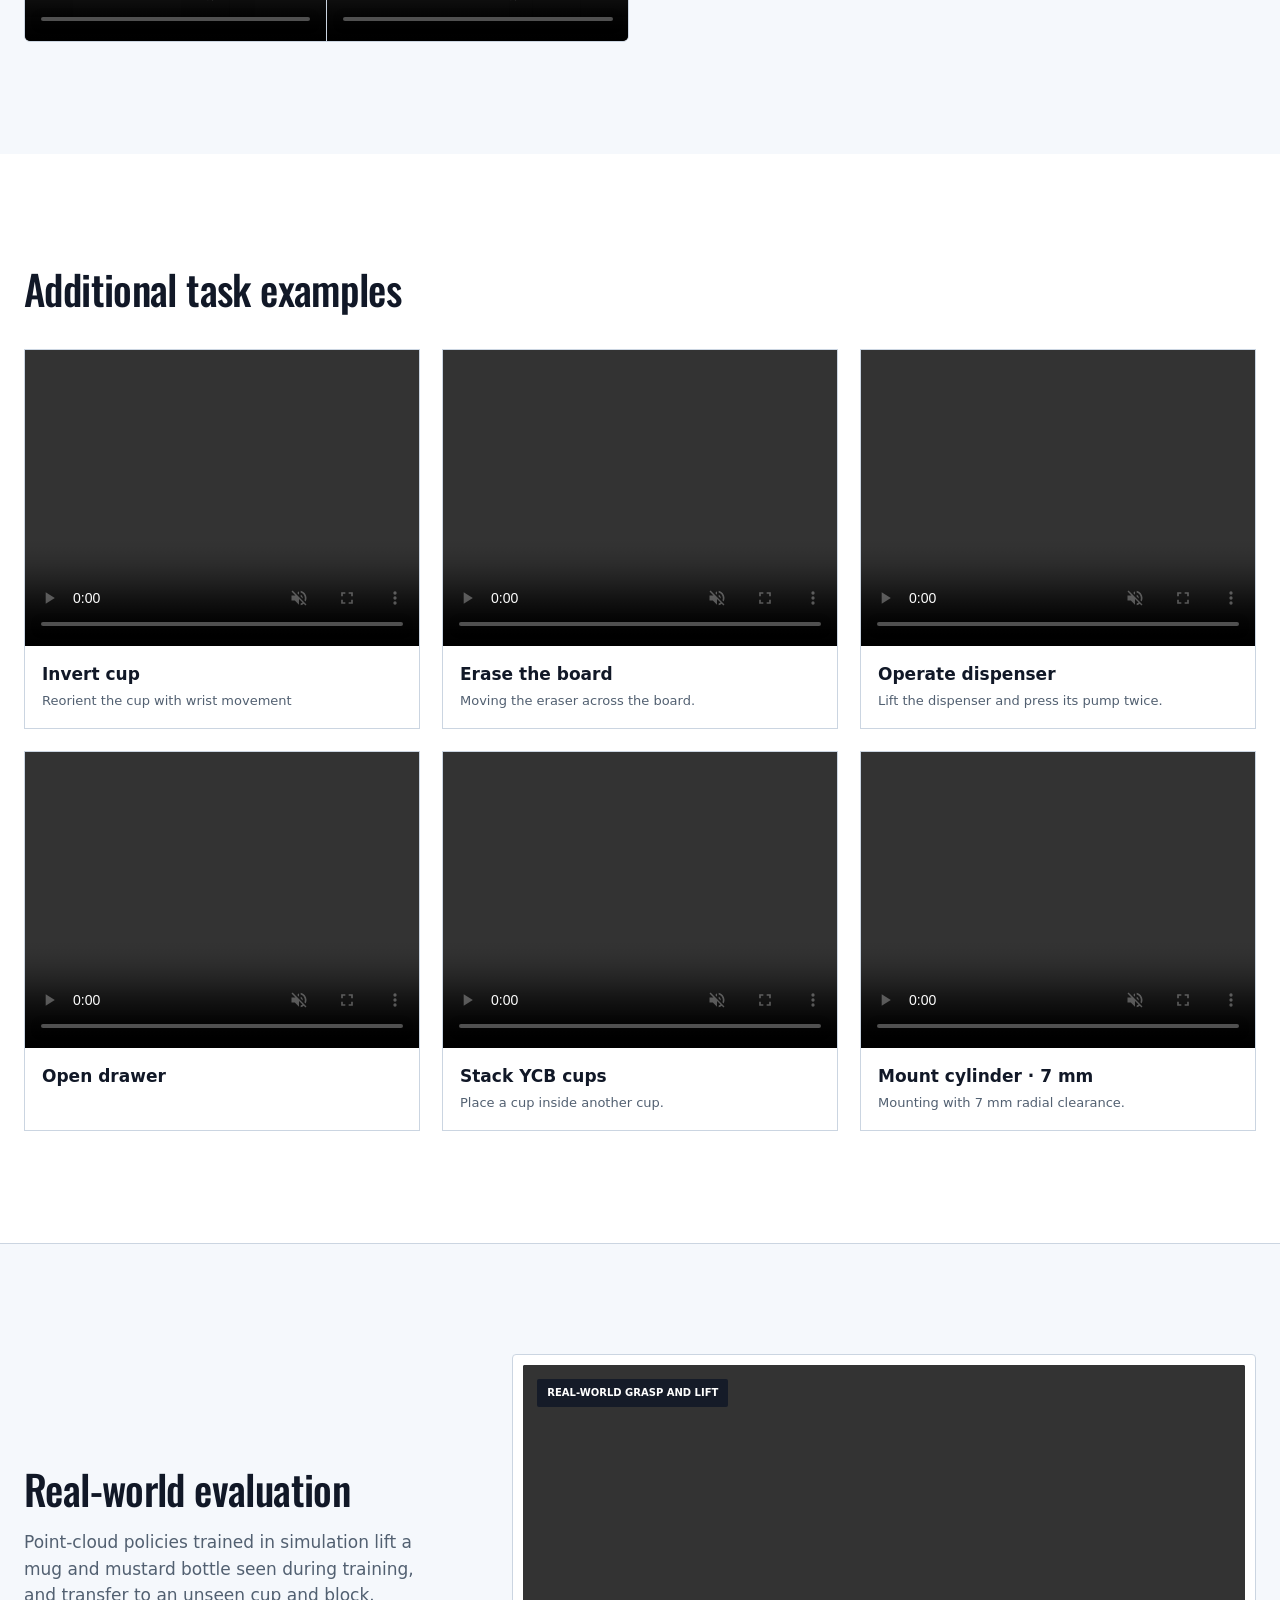
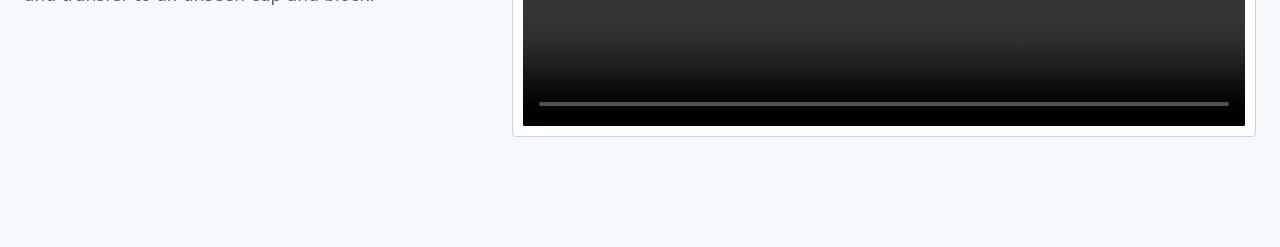
==== commit b17a8569: "Revise presentation motivation" ====
--- a/index.html
+++ b/index.html
@@ -26,17 +26,19 @@
       <div class="section-shell">
         <div class="deck-embed embedded-deck" id="project-deck" tabindex="0" aria-label="DexLink method presentation">
           <div class="embedded-slides" aria-live="polite">
-            <section class="embedded-slide exact-slide is-active" data-title="Motivation">
-              <img src="presentation/assets/original_motivation.png" alt="Motivation: task goals alone do not specify how a dexterous task should be performed.">
+            <section class="embedded-slide motivation-slide is-active" data-title="Motivation">
+              <ul>
+                <li>Simulation provides a scalable platform for generating dexterous manipulation data, but <span>which tasks and behaviors to generate remains an open challenge.</span></li>
+              </ul>
             </section>
 
             <section class="embedded-slide prior-slide" data-title="Prior work">
-              <h1>Prior Works:</h1>
+              <h1>Existing Behavior Specifications</h1>
               <ul>
-                <li>Dense hand–object trajectories provide low-level detailed task guidance, but they are tied to specific tasks and objects.</li>
-                <li>Hand-only pose priors are easier to reuse, but they do not specify the hand–object interaction to achieve.</li>
-                <li>We want a middle-ground task representation:
-                  <span>reusable across objects and tasks, but still informative about how the hand should interact with the object.</span>
+                <li><strong>Indirect specifications</strong>—task-specific rewards, hand priors, or wrist-only targets—are reusable, but provide weak control over the learned hand–object interactions.</li>
+                <li><strong>Dense specifications</strong>—demonstrations or dense motion references—provide detailed guidance, but are costly to collect and typically tied to a specific task–object pair.</li>
+                <li>This motivates a middle-ground task representation that achieves the best of both worlds:
+                  <span>explicit interaction guidance with less task- and object-specific data.</span>
                 </li>
               </ul>
             </section>
--- a/embedded-deck.css
+++ b/embedded-deck.css
@@ -24,6 +24,13 @@
 .embedded-slide h1 { font-family: Arial, Helvetica, sans-serif; font-weight: 400; letter-spacing: -.025em; }
 
 .embedded-deck .exact-slide img { width: 100%; height: 100%; object-fit: contain; background: white; }
+
+.embedded-deck .motivation-slide { padding: 12cqh 8.5cqw; }
+.embedded-deck .motivation-slide.is-active { display: flex; align-items: center; }
+.embedded-deck .motivation-slide ul { width: 82cqw; margin: 0; padding-left: 1.15em; font-size: clamp(13px, 1.75cqw, 21px); line-height: 1.3; }
+.embedded-deck .motivation-slide li + li { margin-top: 5.8cqh; }
+.embedded-deck .motivation-slide li::marker { color: #555; }
+.embedded-deck .motivation-slide li span { color: var(--deck-blue); font-weight: 600; }
 
 .embedded-deck .prior-slide { padding: 7.4cqh 5.4cqw; }
 .embedded-deck .prior-slide.is-active { display: grid; grid-template-rows: auto minmax(0, 1fr); }
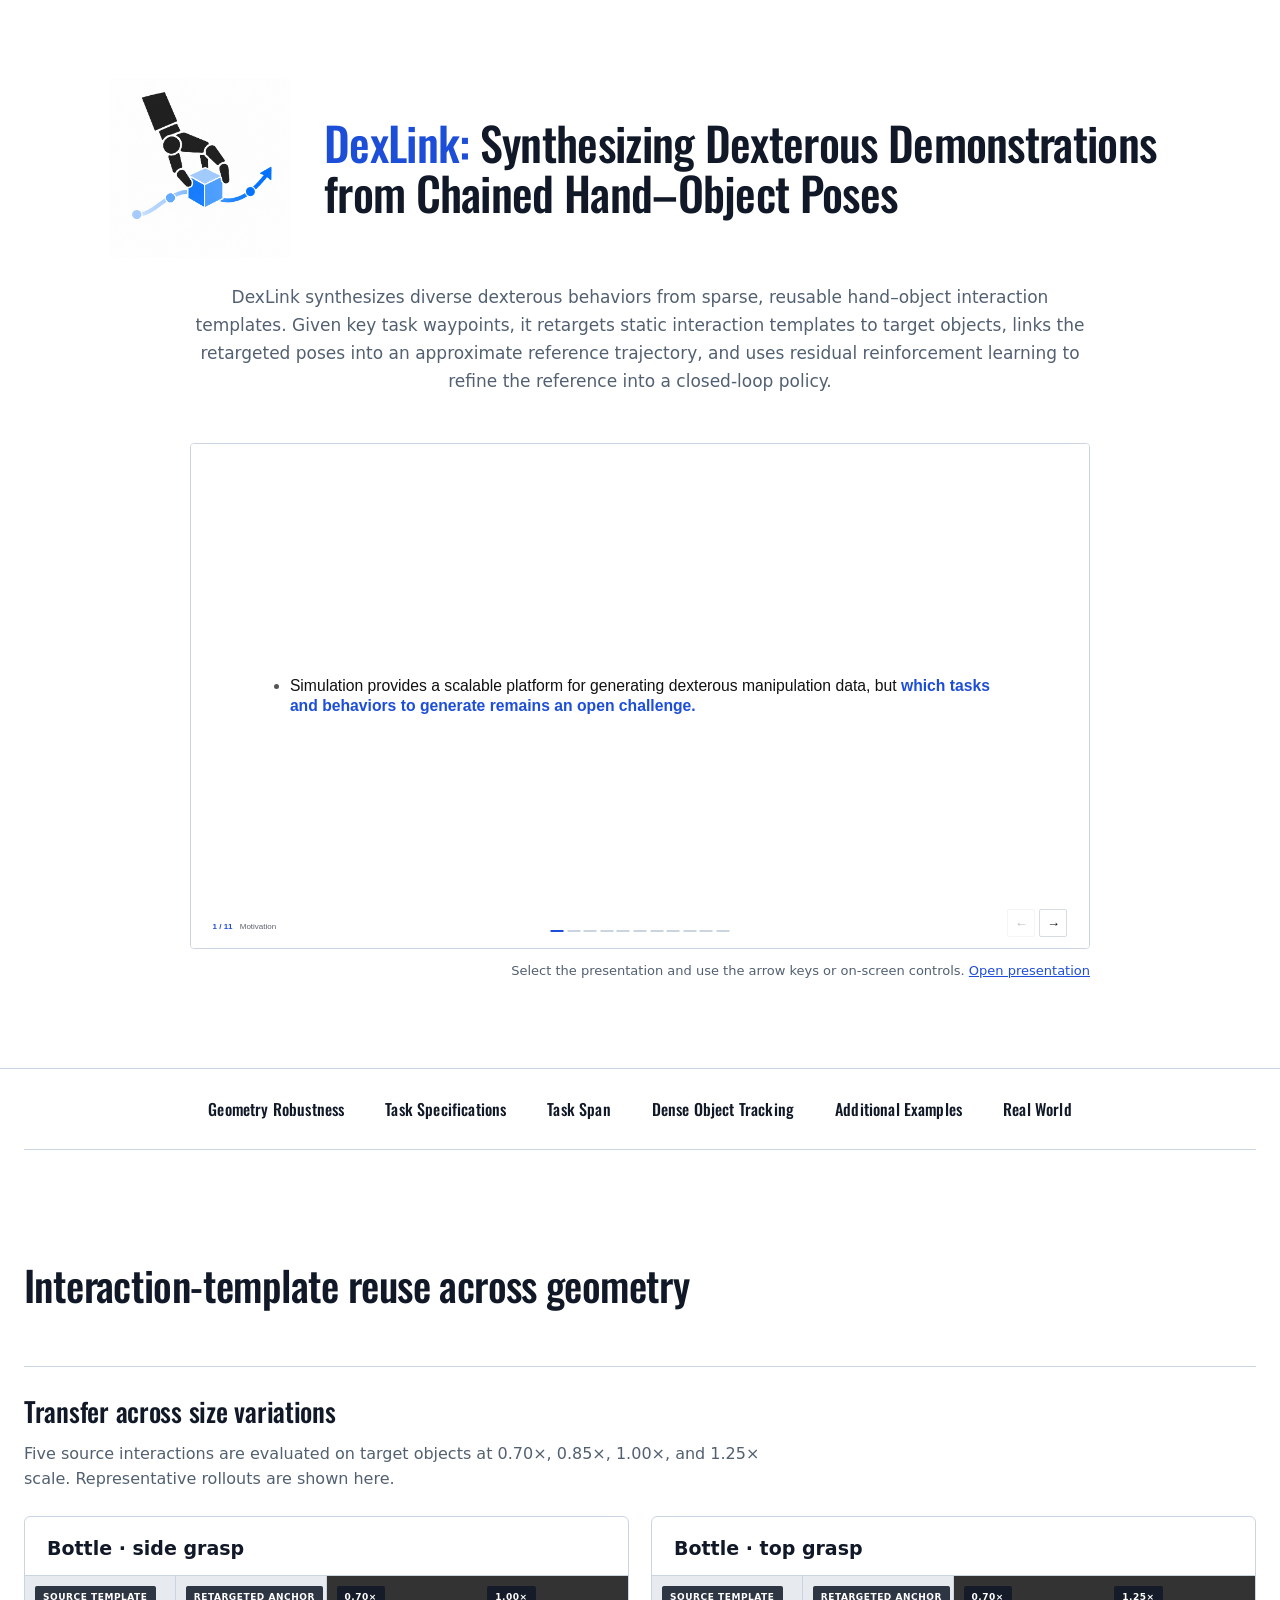
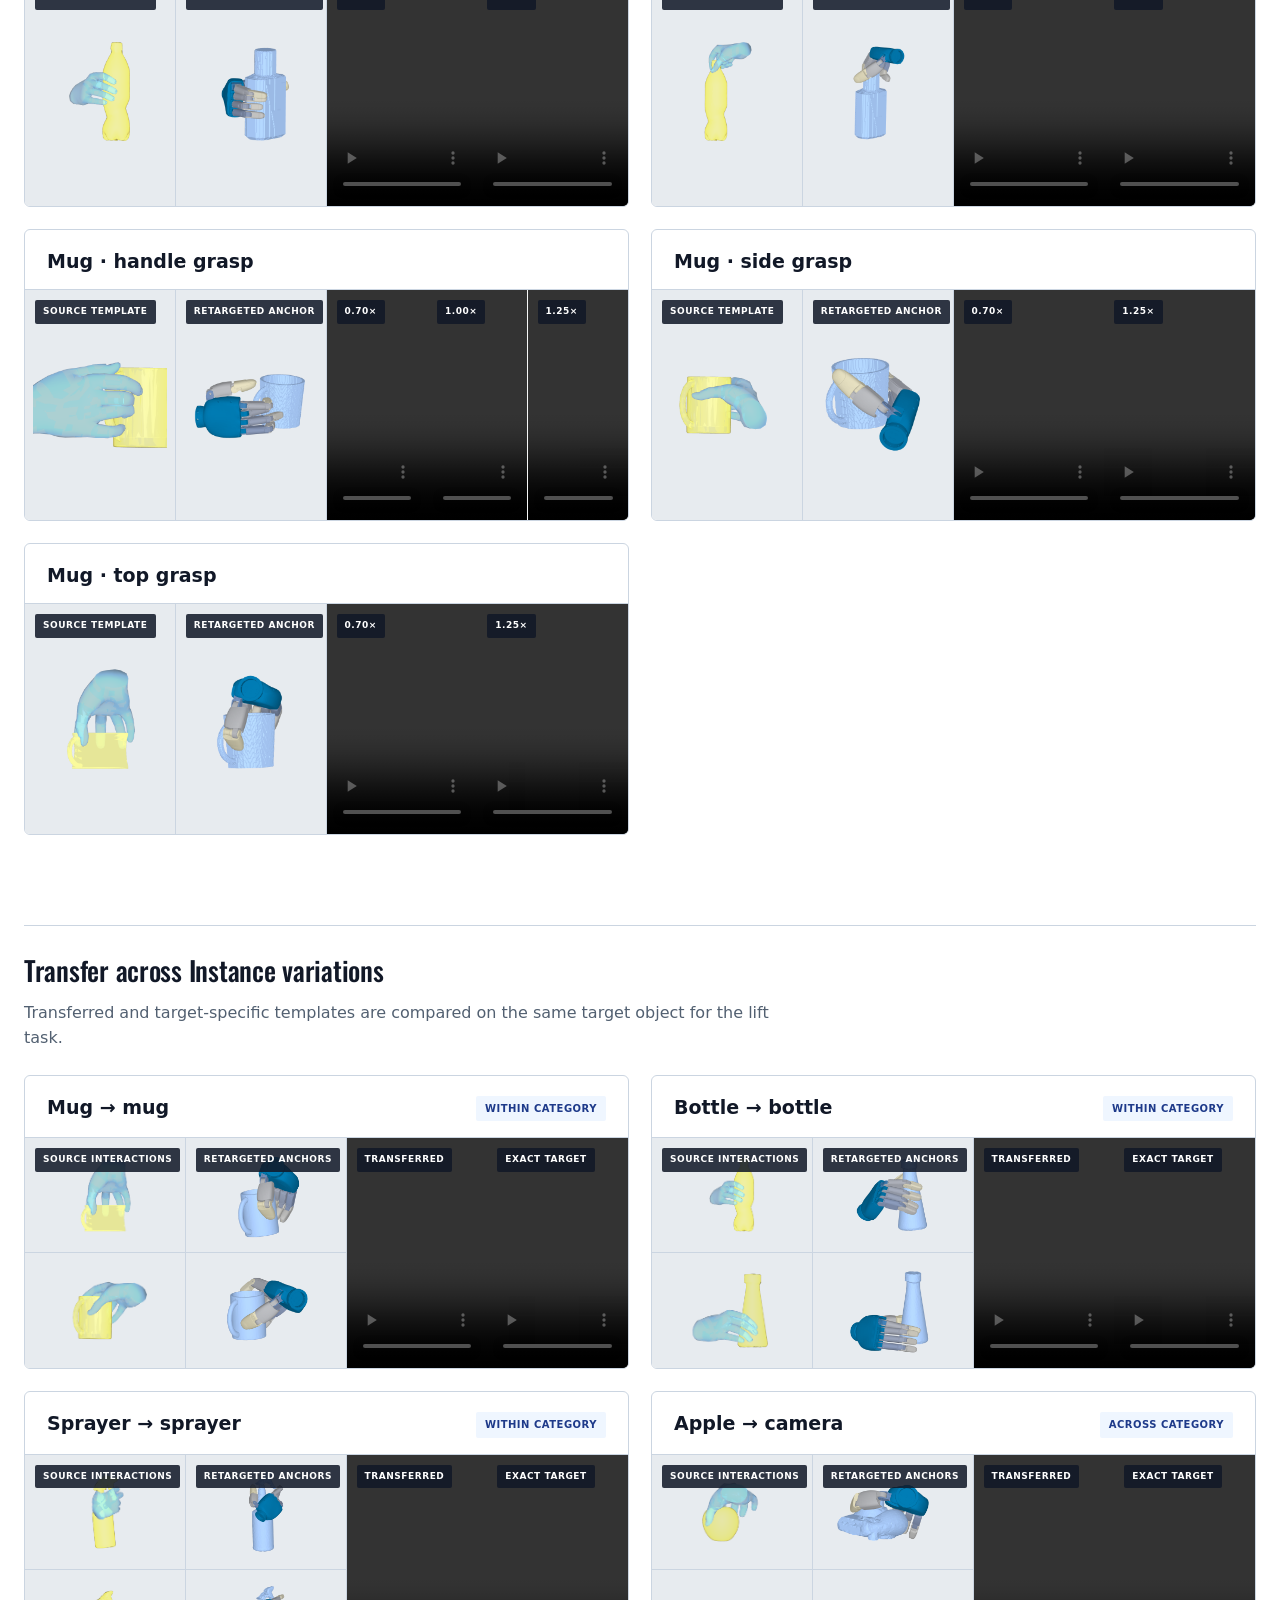
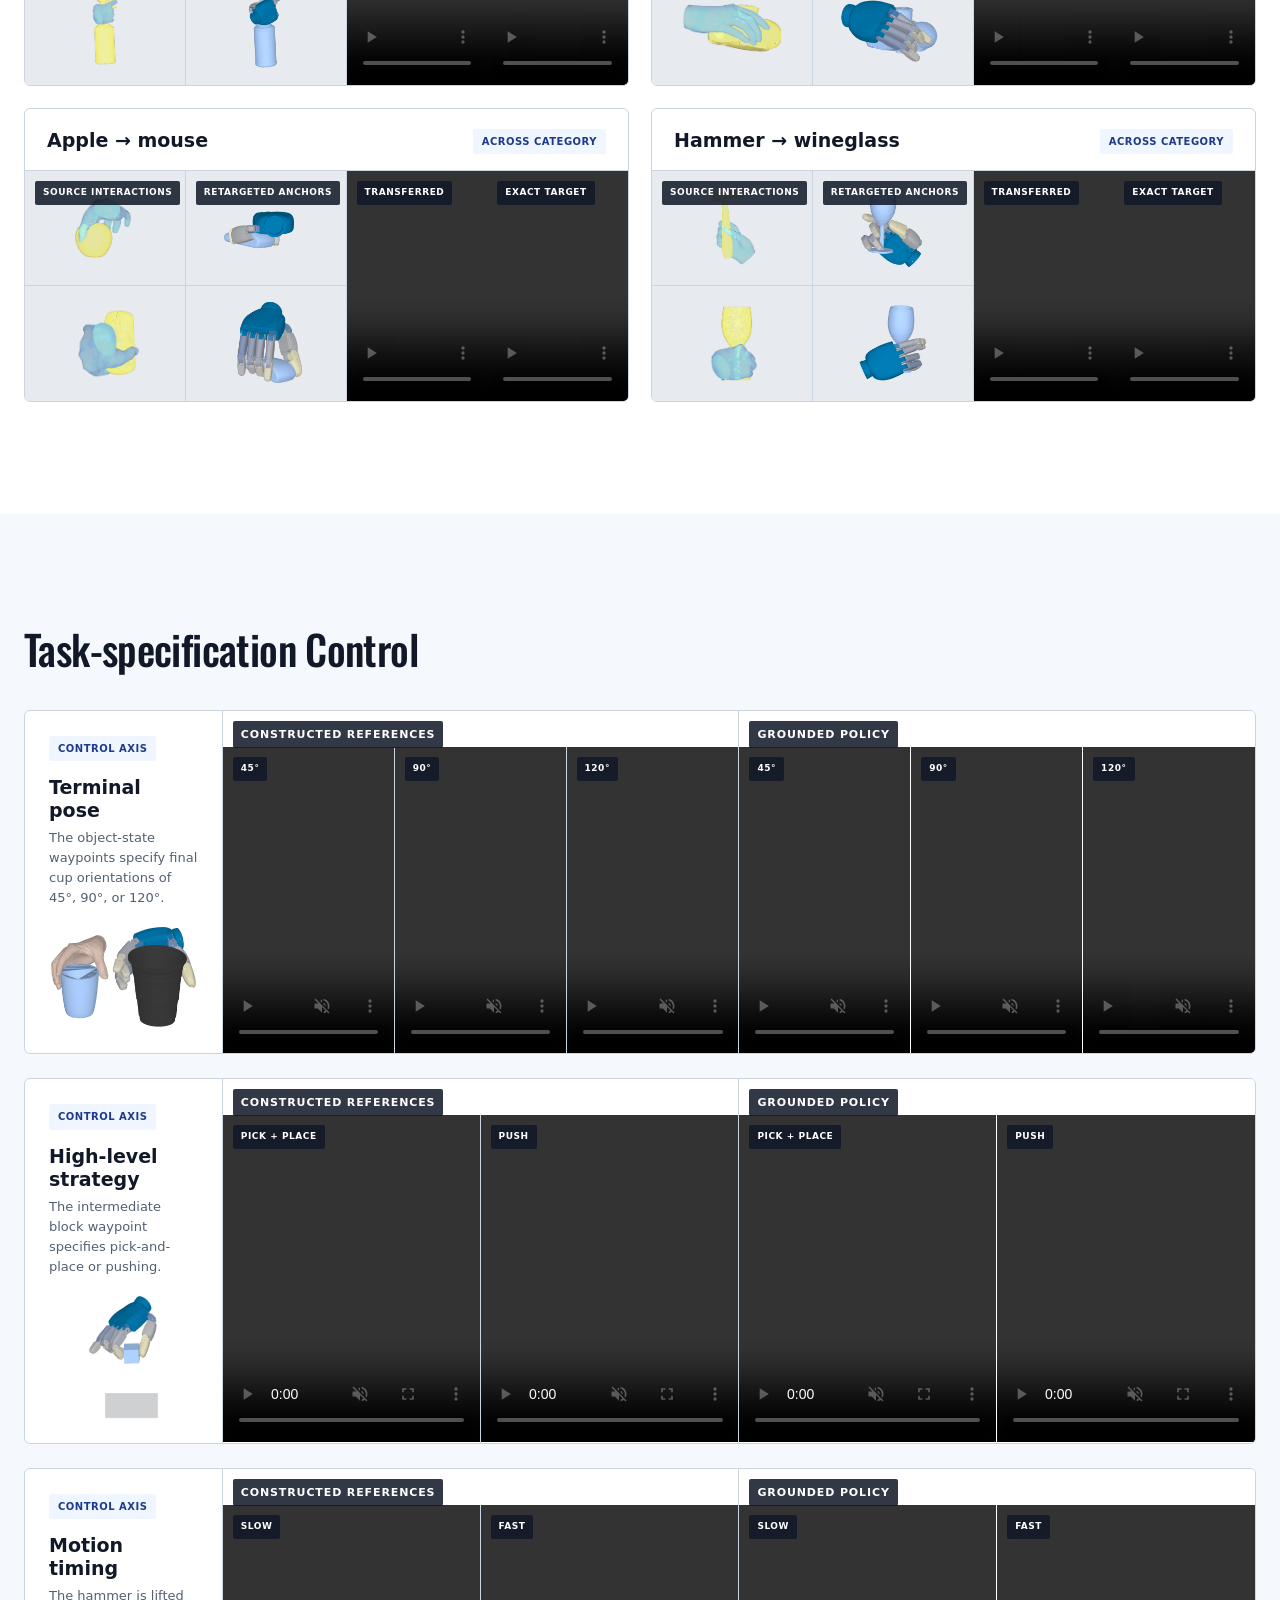
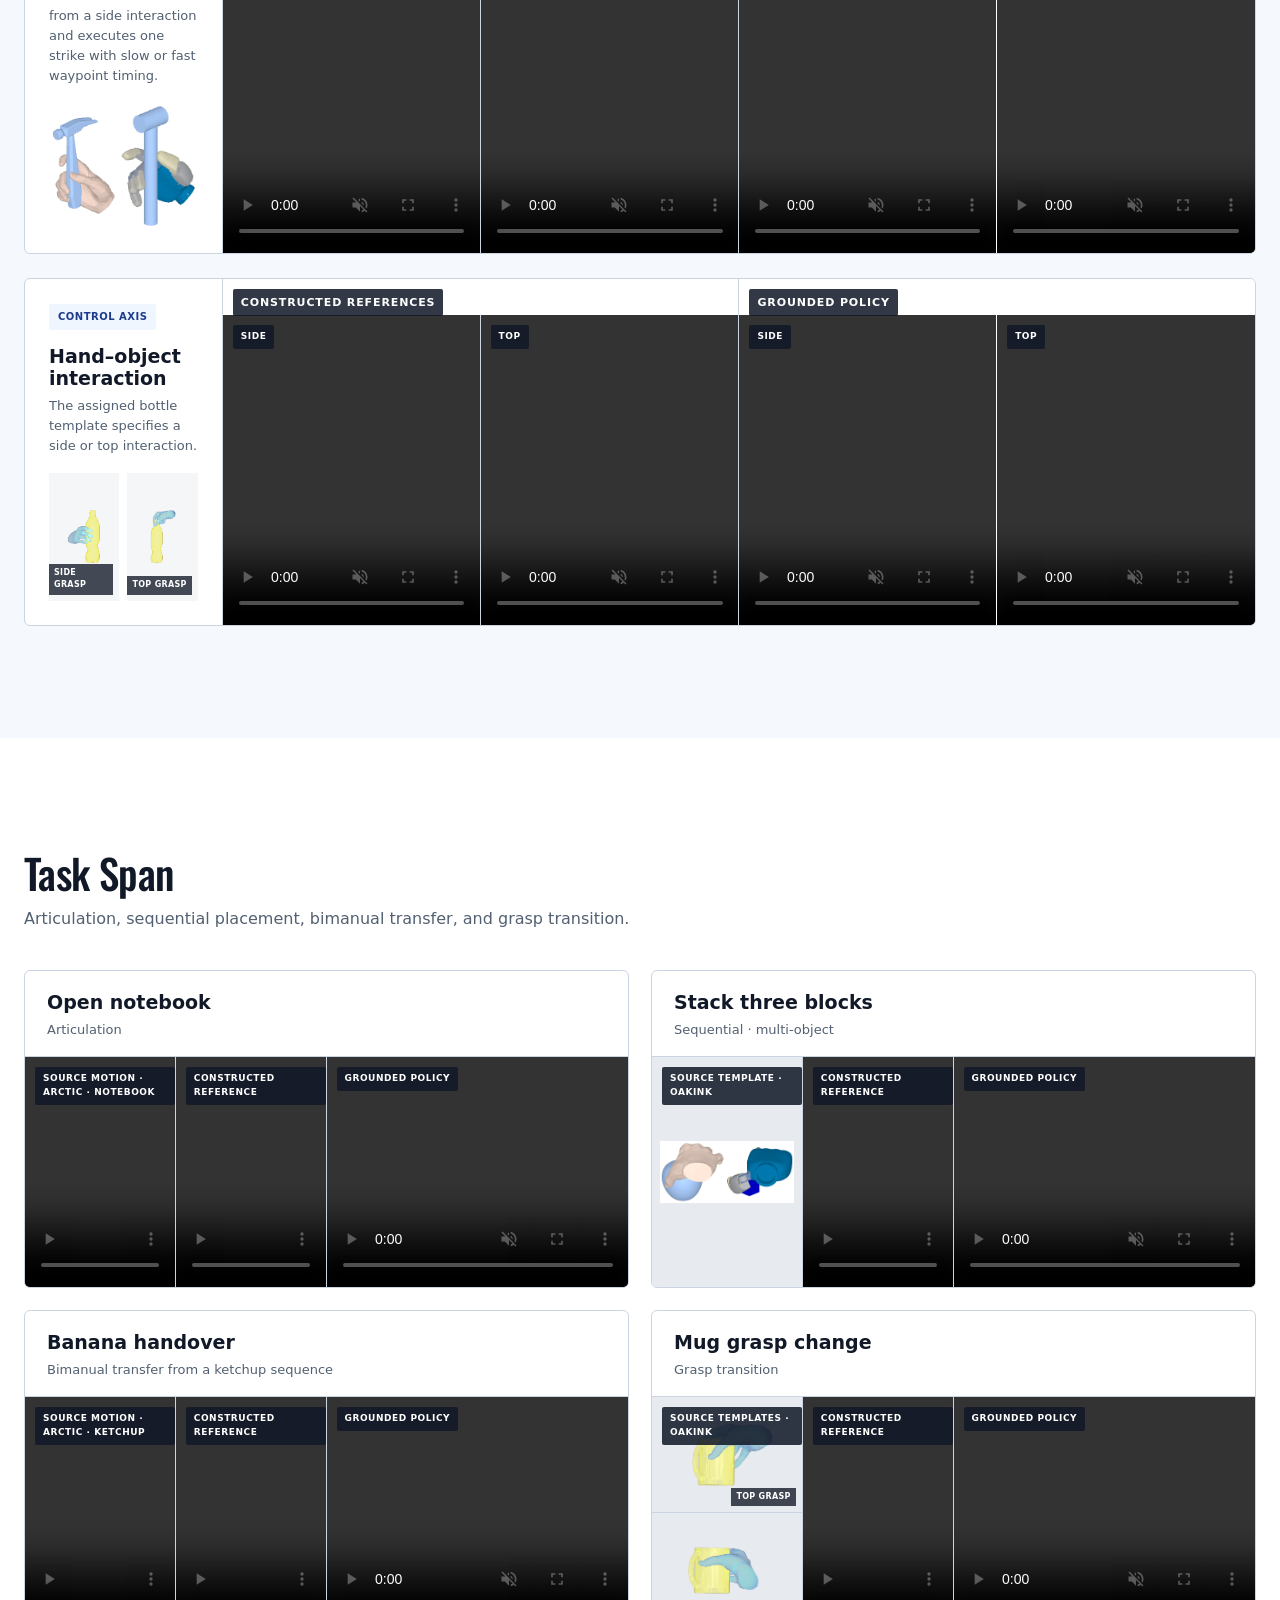
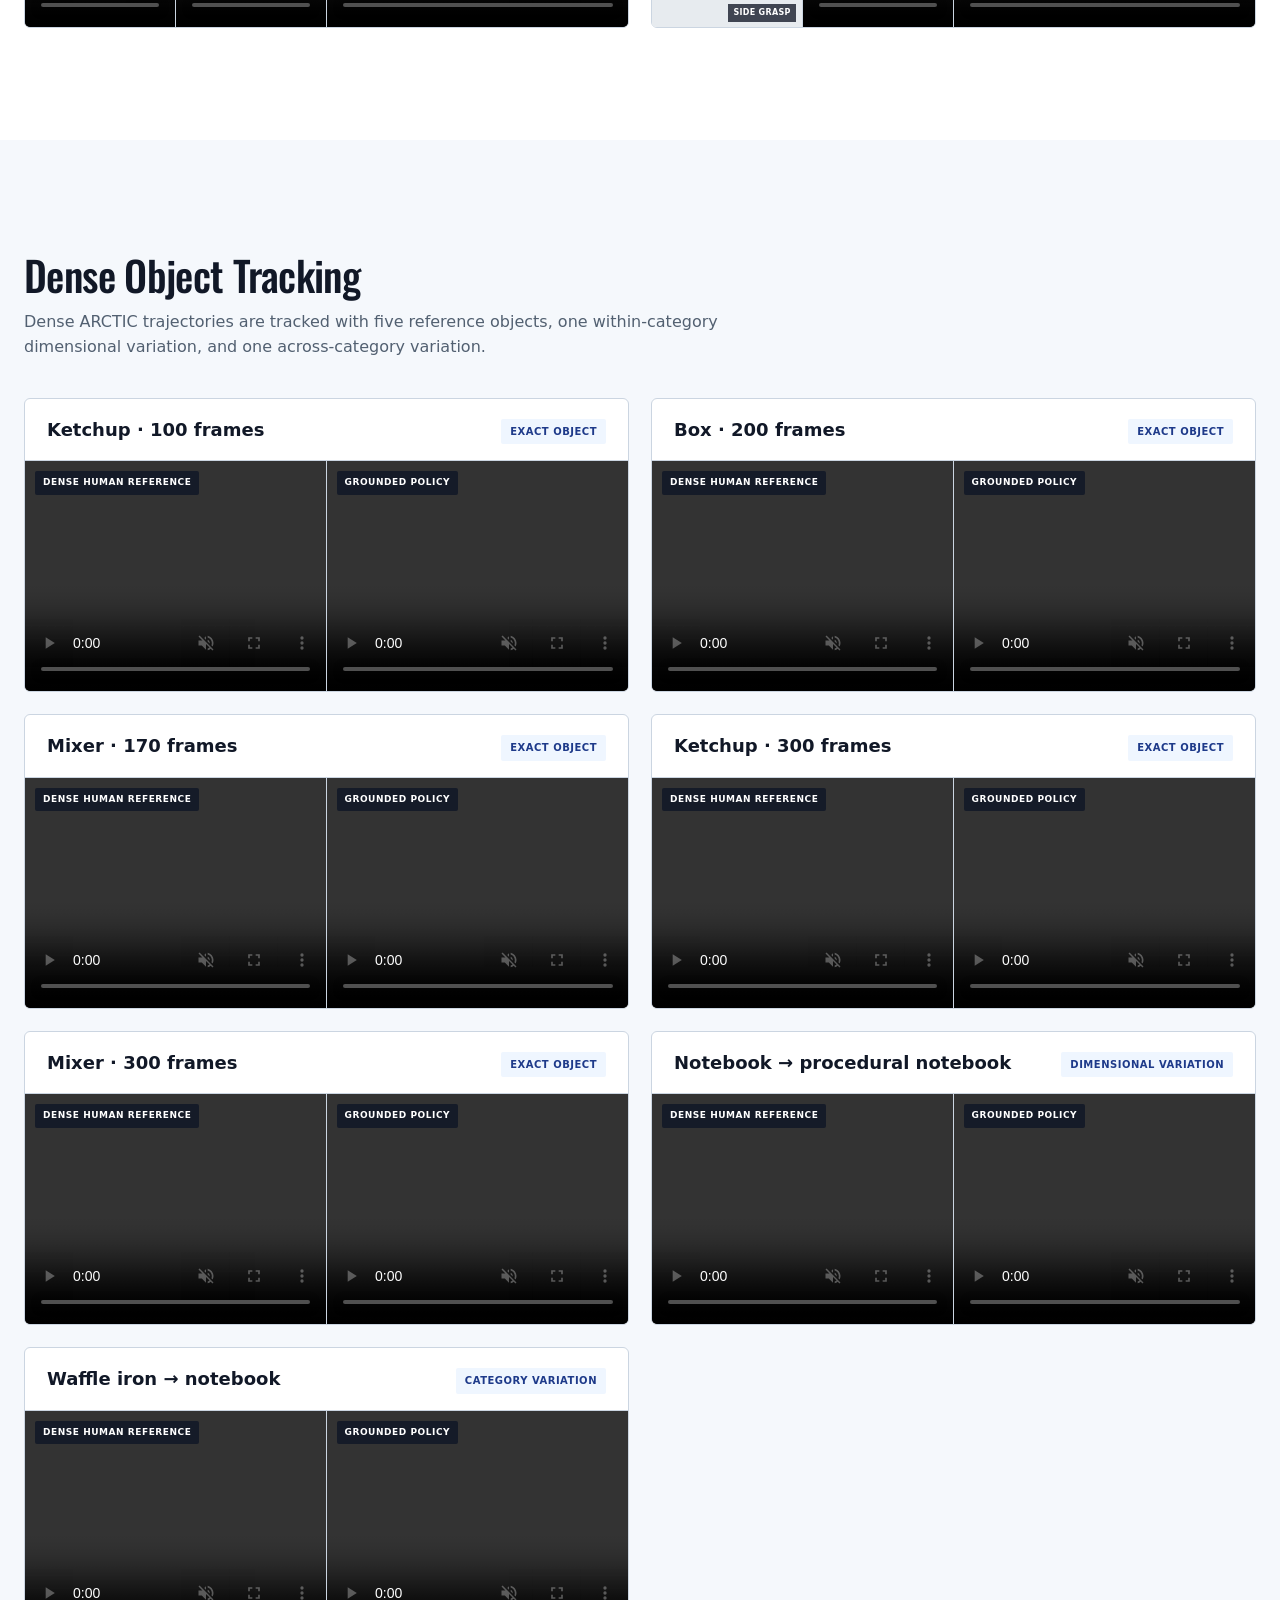
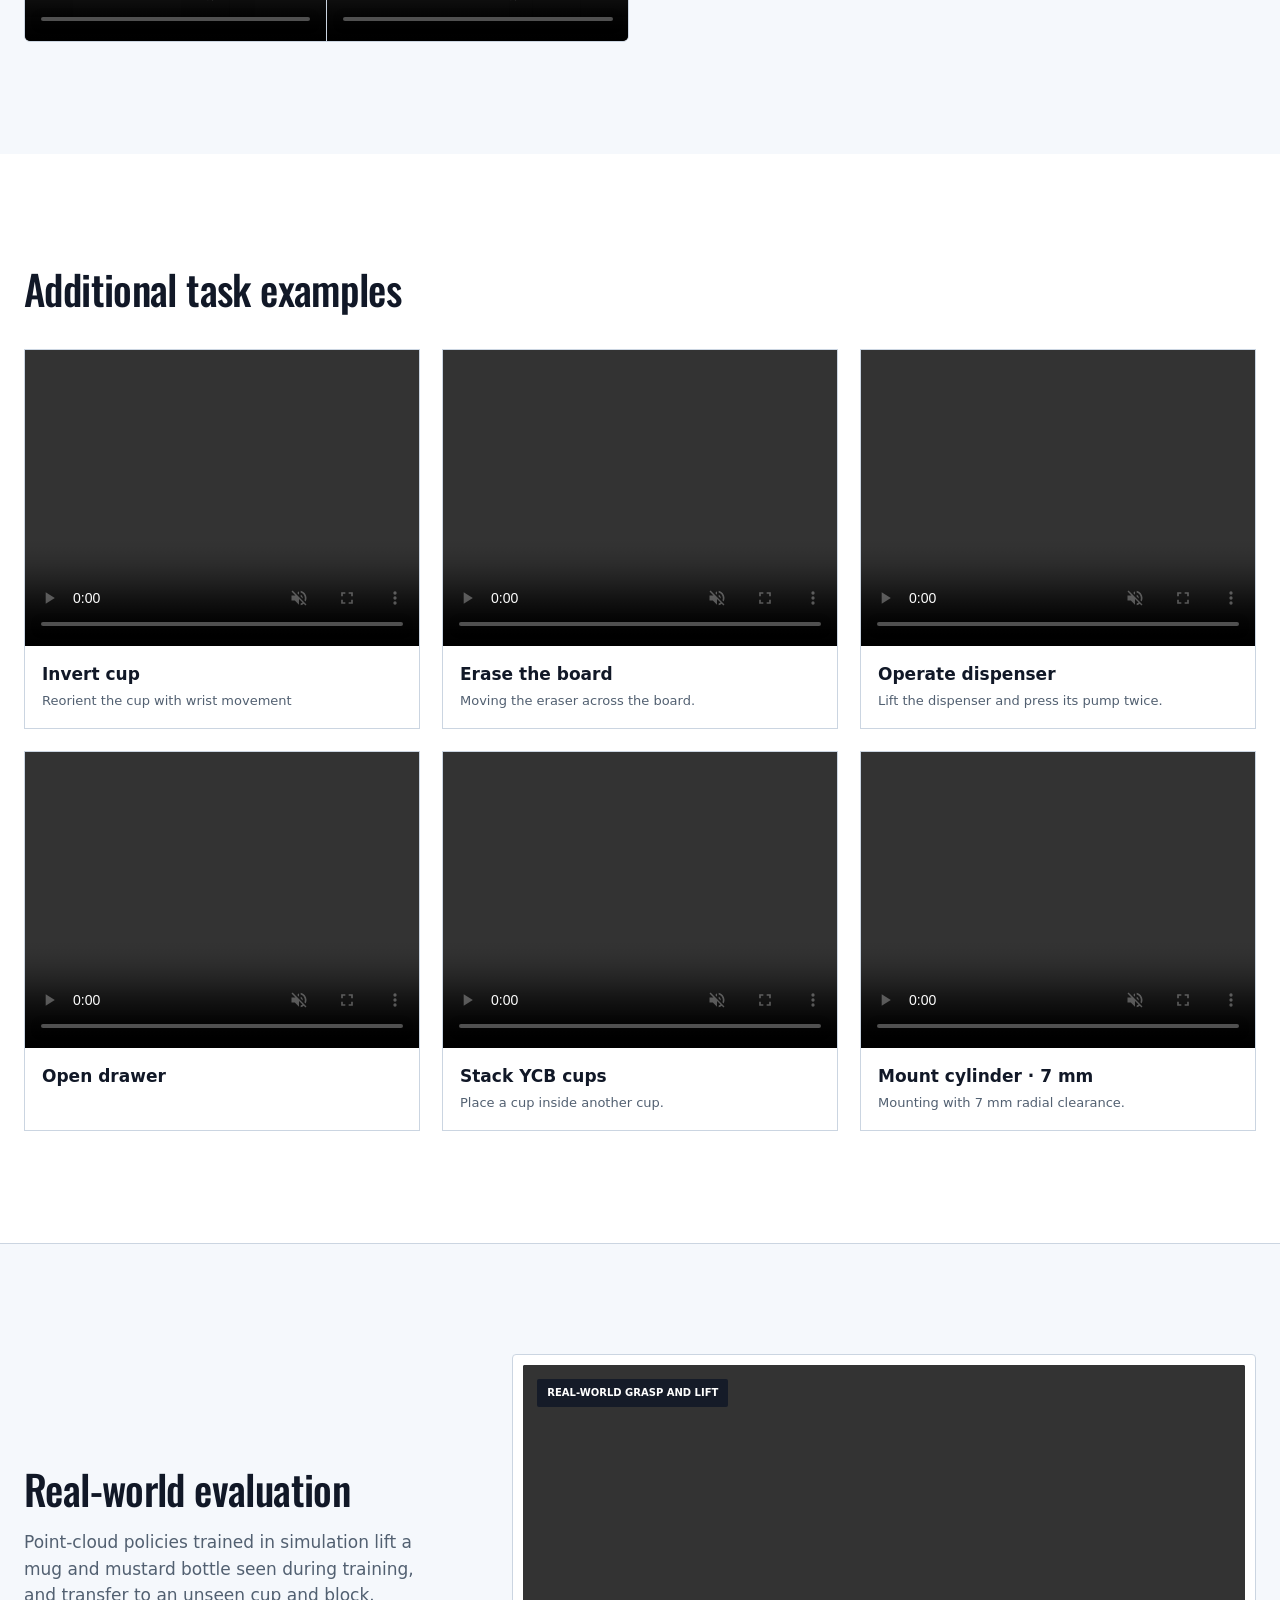
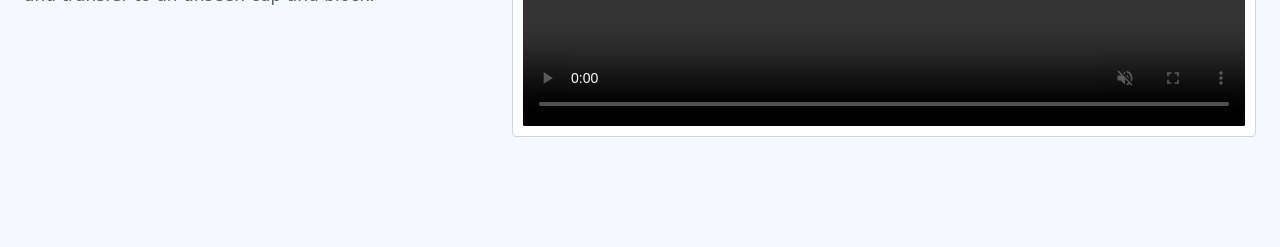
==== commit 790d532c: "Center presentation motivation" ====
--- a/index.html
+++ b/index.html
@@ -8,7 +8,7 @@
   <title>DexLink · Dexterous demonstrations from chained hand–object poses</title>
   <link rel="icon" href="favicon.svg" type="image/svg+xml">
   <link rel="stylesheet" href="styles.css?v=source-media">
-  <link rel="stylesheet" href="embedded-deck.css?v=inline-deck">
+  <link rel="stylesheet" href="embedded-deck.css?v=motivation-centered">
 </head>
 <body>
   <a class="skip-link" href="#main">Skip to content</a>
--- a/embedded-deck.css
+++ b/embedded-deck.css
@@ -26,7 +26,7 @@
 .embedded-deck .exact-slide img { width: 100%; height: 100%; object-fit: contain; background: white; }
 
 .embedded-deck .motivation-slide { padding: 12cqh 8.5cqw; }
-.embedded-deck .motivation-slide.is-active { display: flex; align-items: center; }
+.embedded-deck .motivation-slide.is-active { display: grid; place-items: center; }
 .embedded-deck .motivation-slide ul { width: 82cqw; margin: 0; padding-left: 1.15em; font-size: clamp(13px, 1.75cqw, 21px); line-height: 1.3; }
 .embedded-deck .motivation-slide li + li { margin-top: 5.8cqh; }
 .embedded-deck .motivation-slide li::marker { color: #555; }
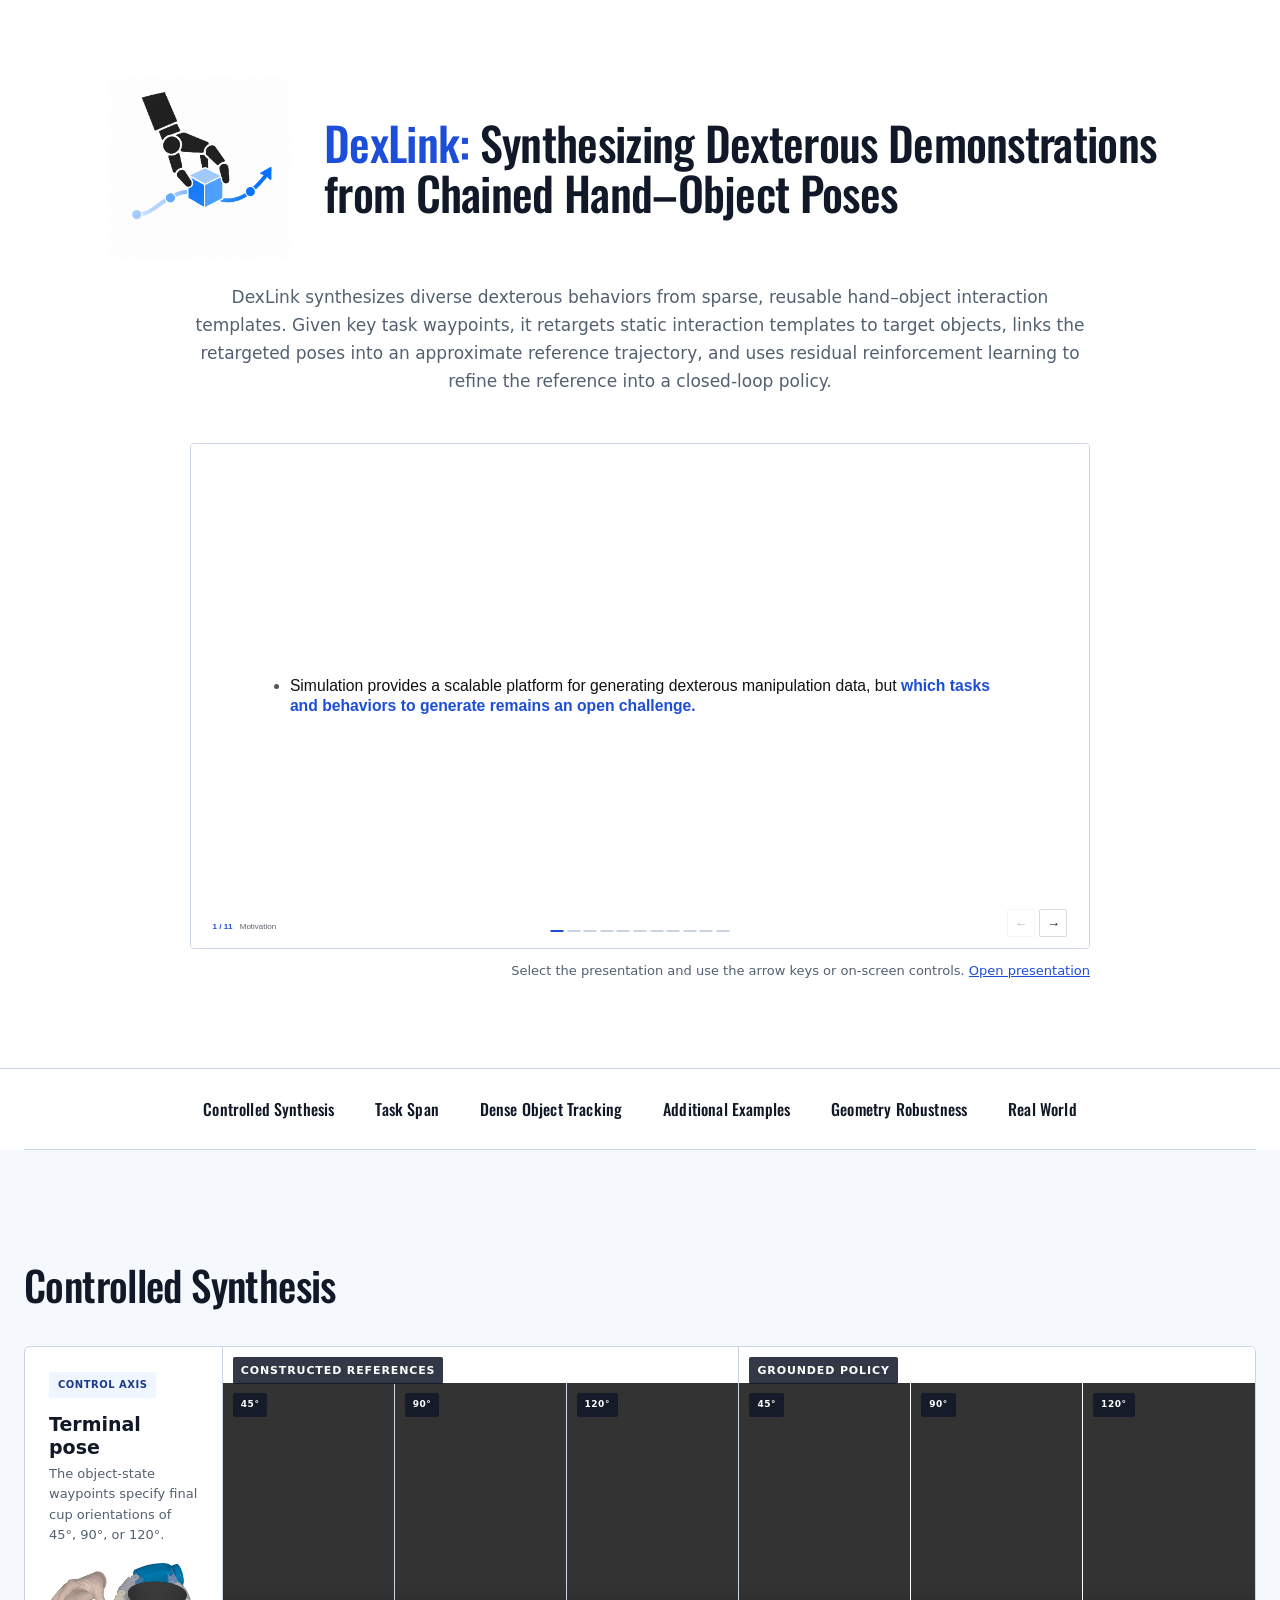
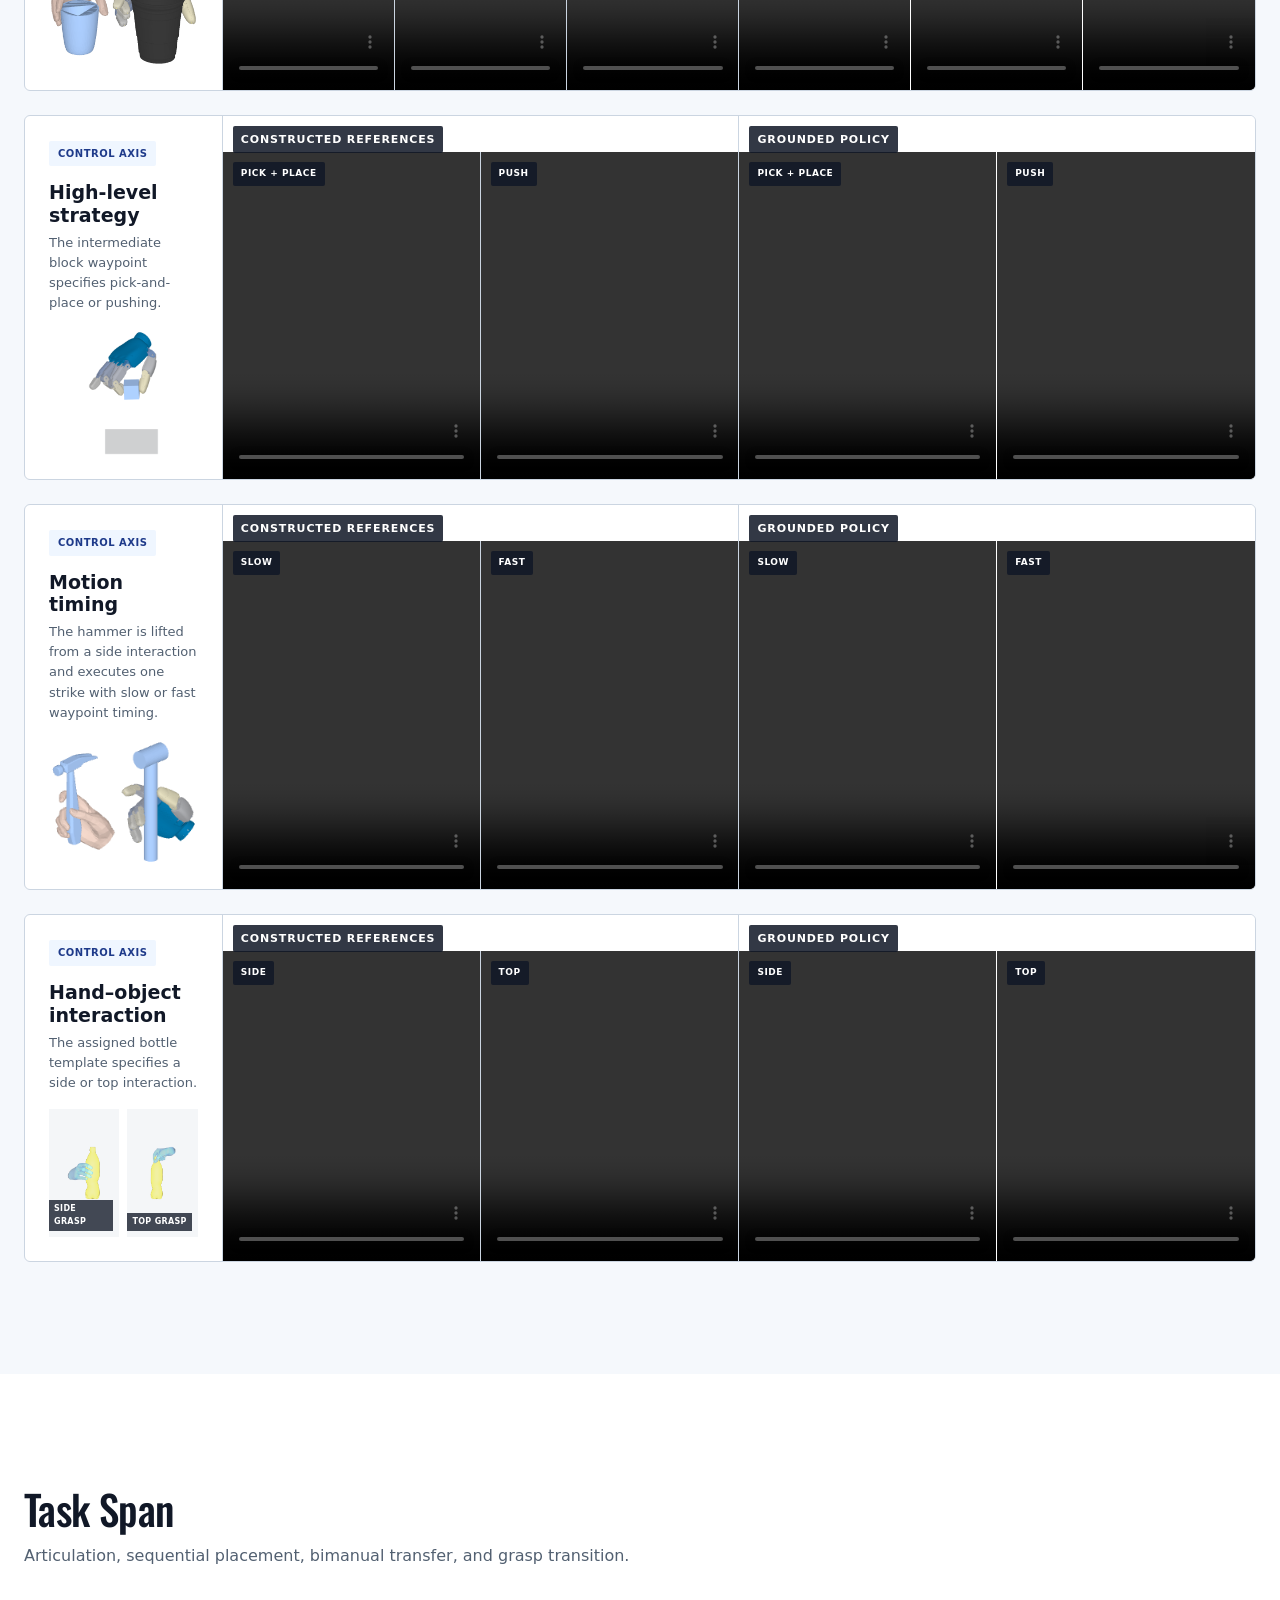
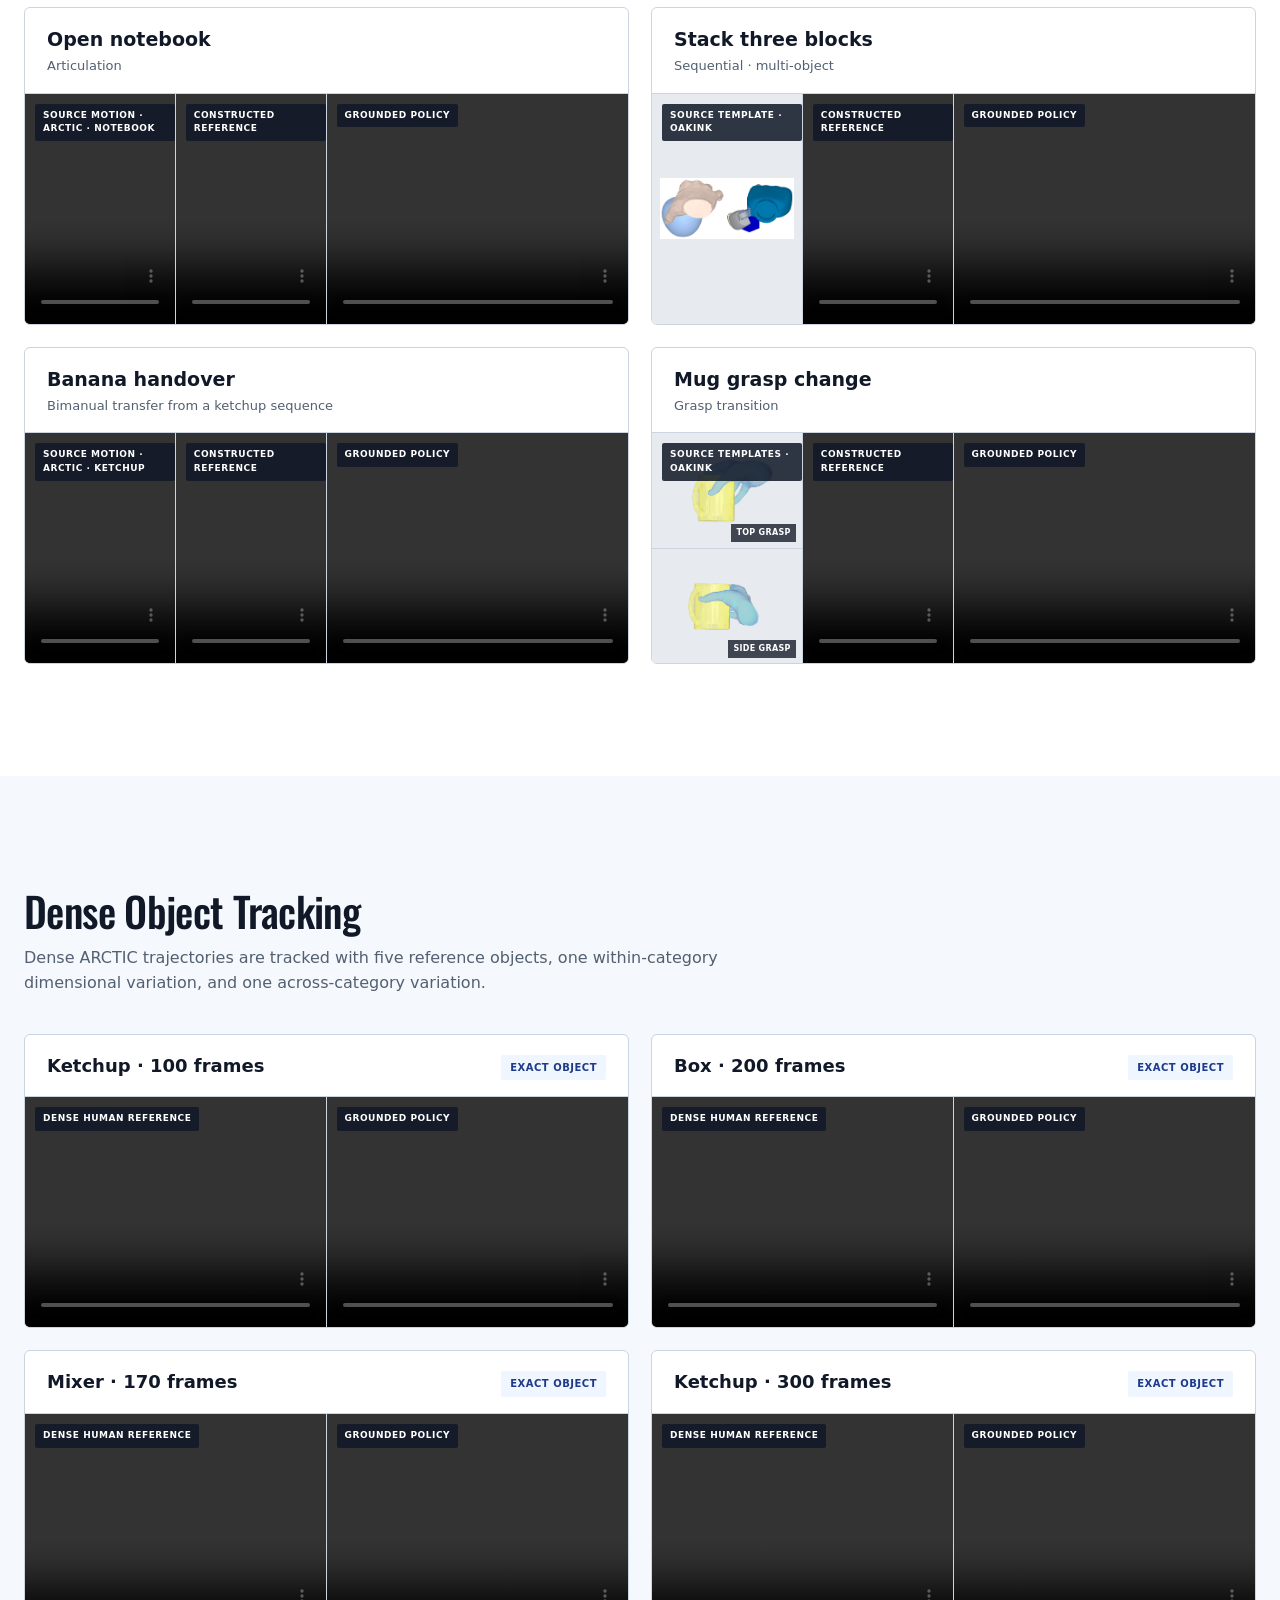
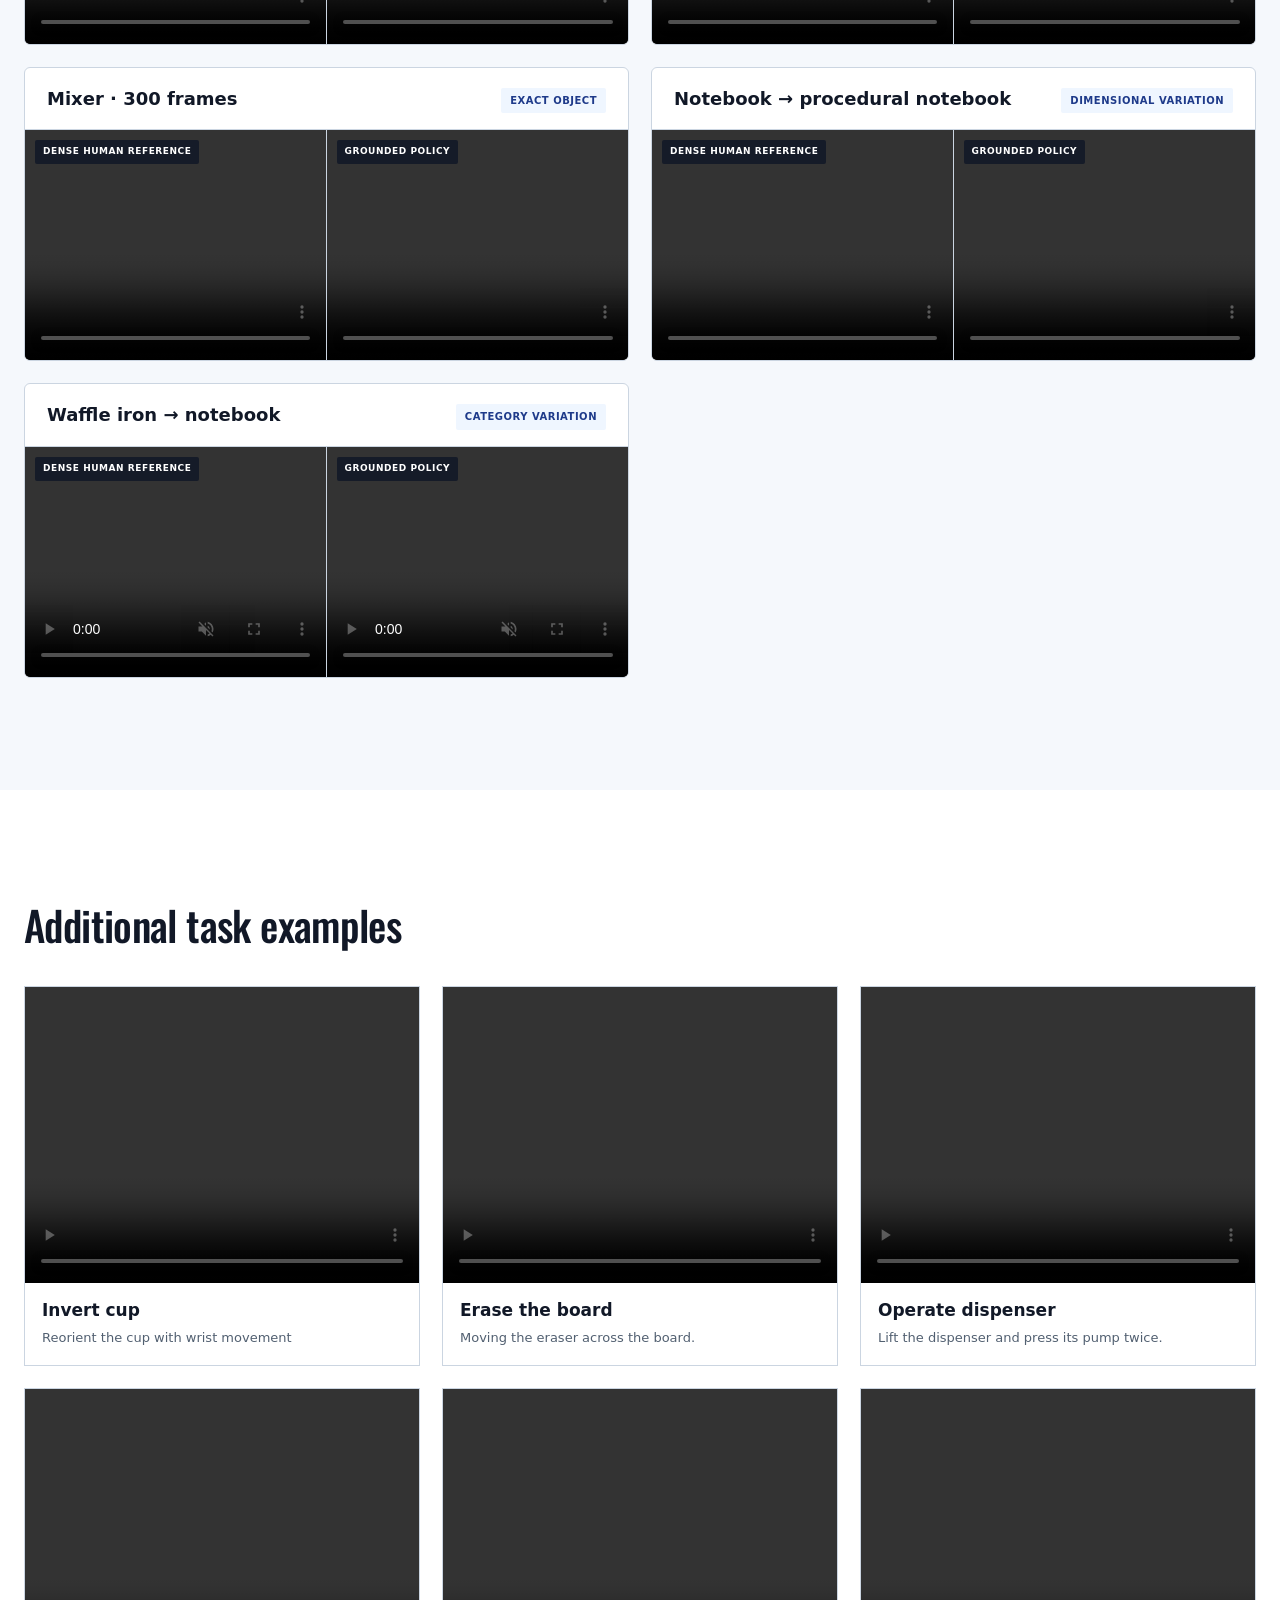
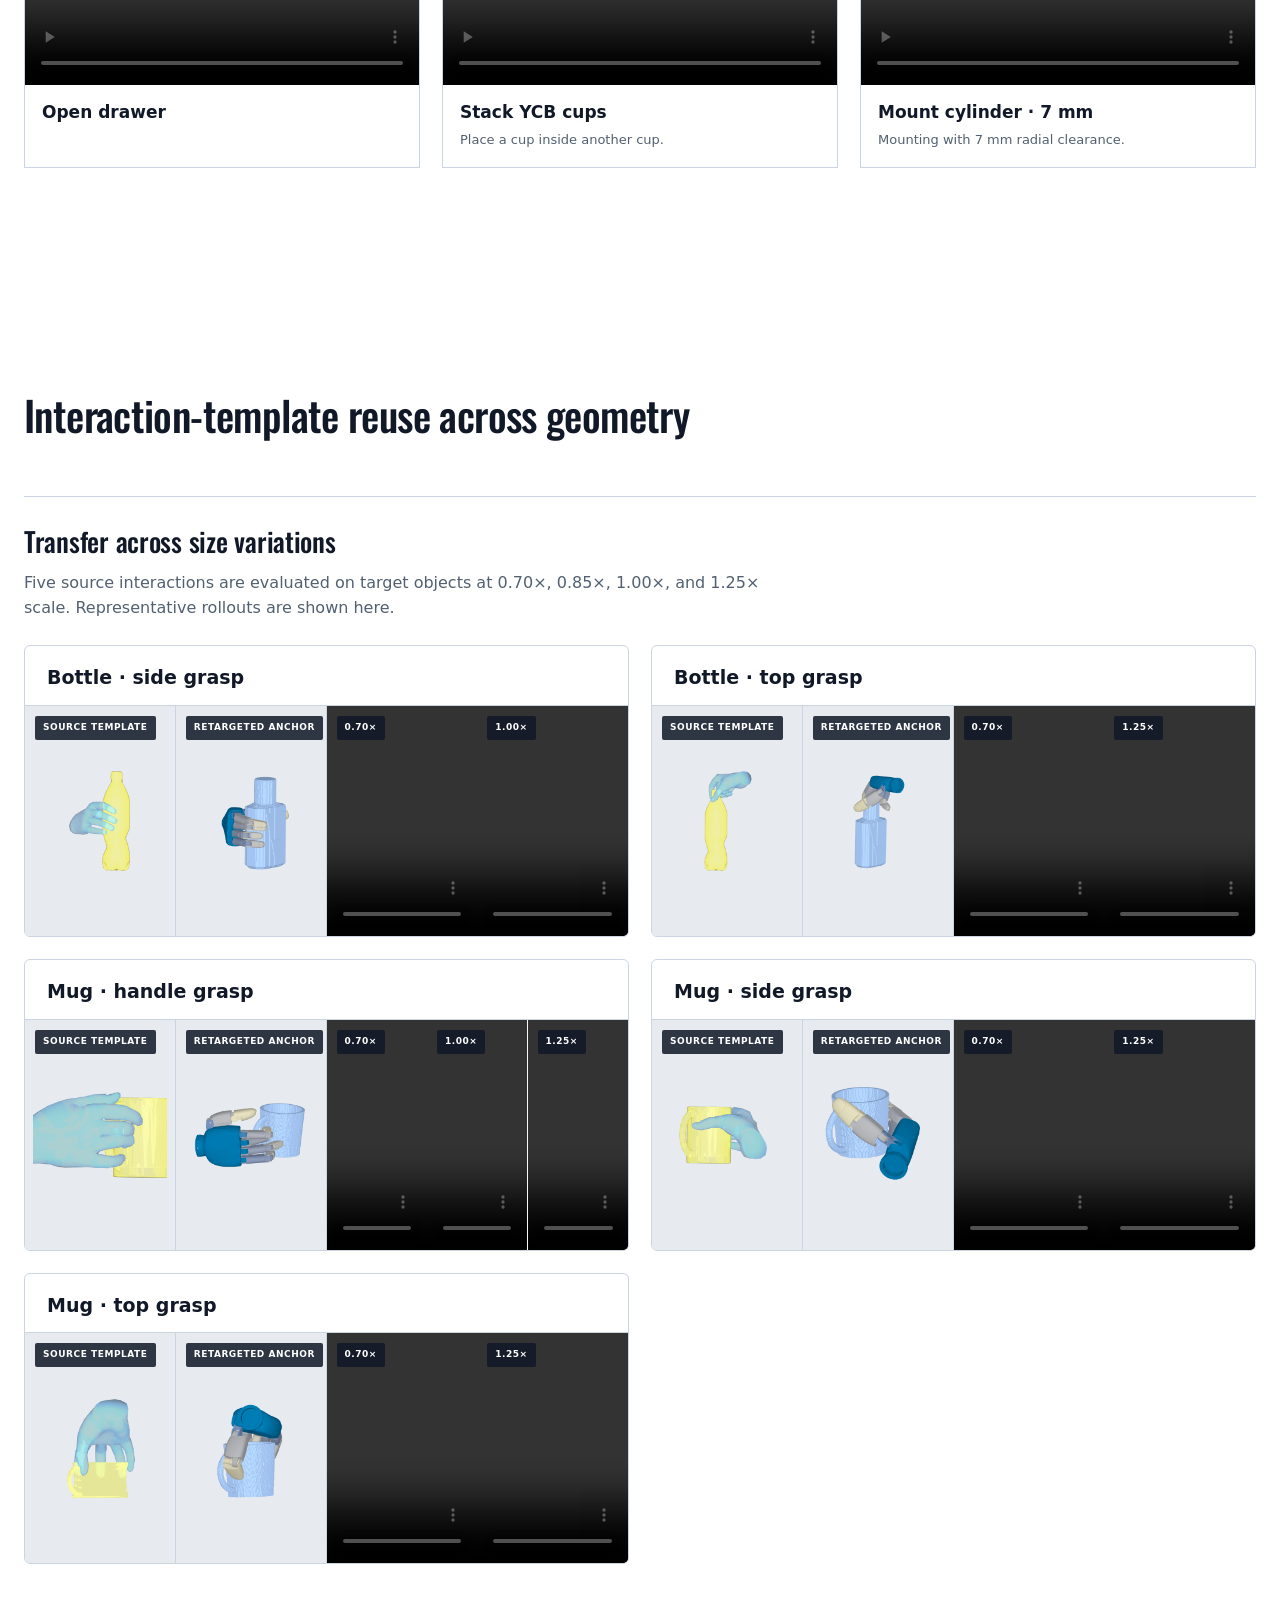
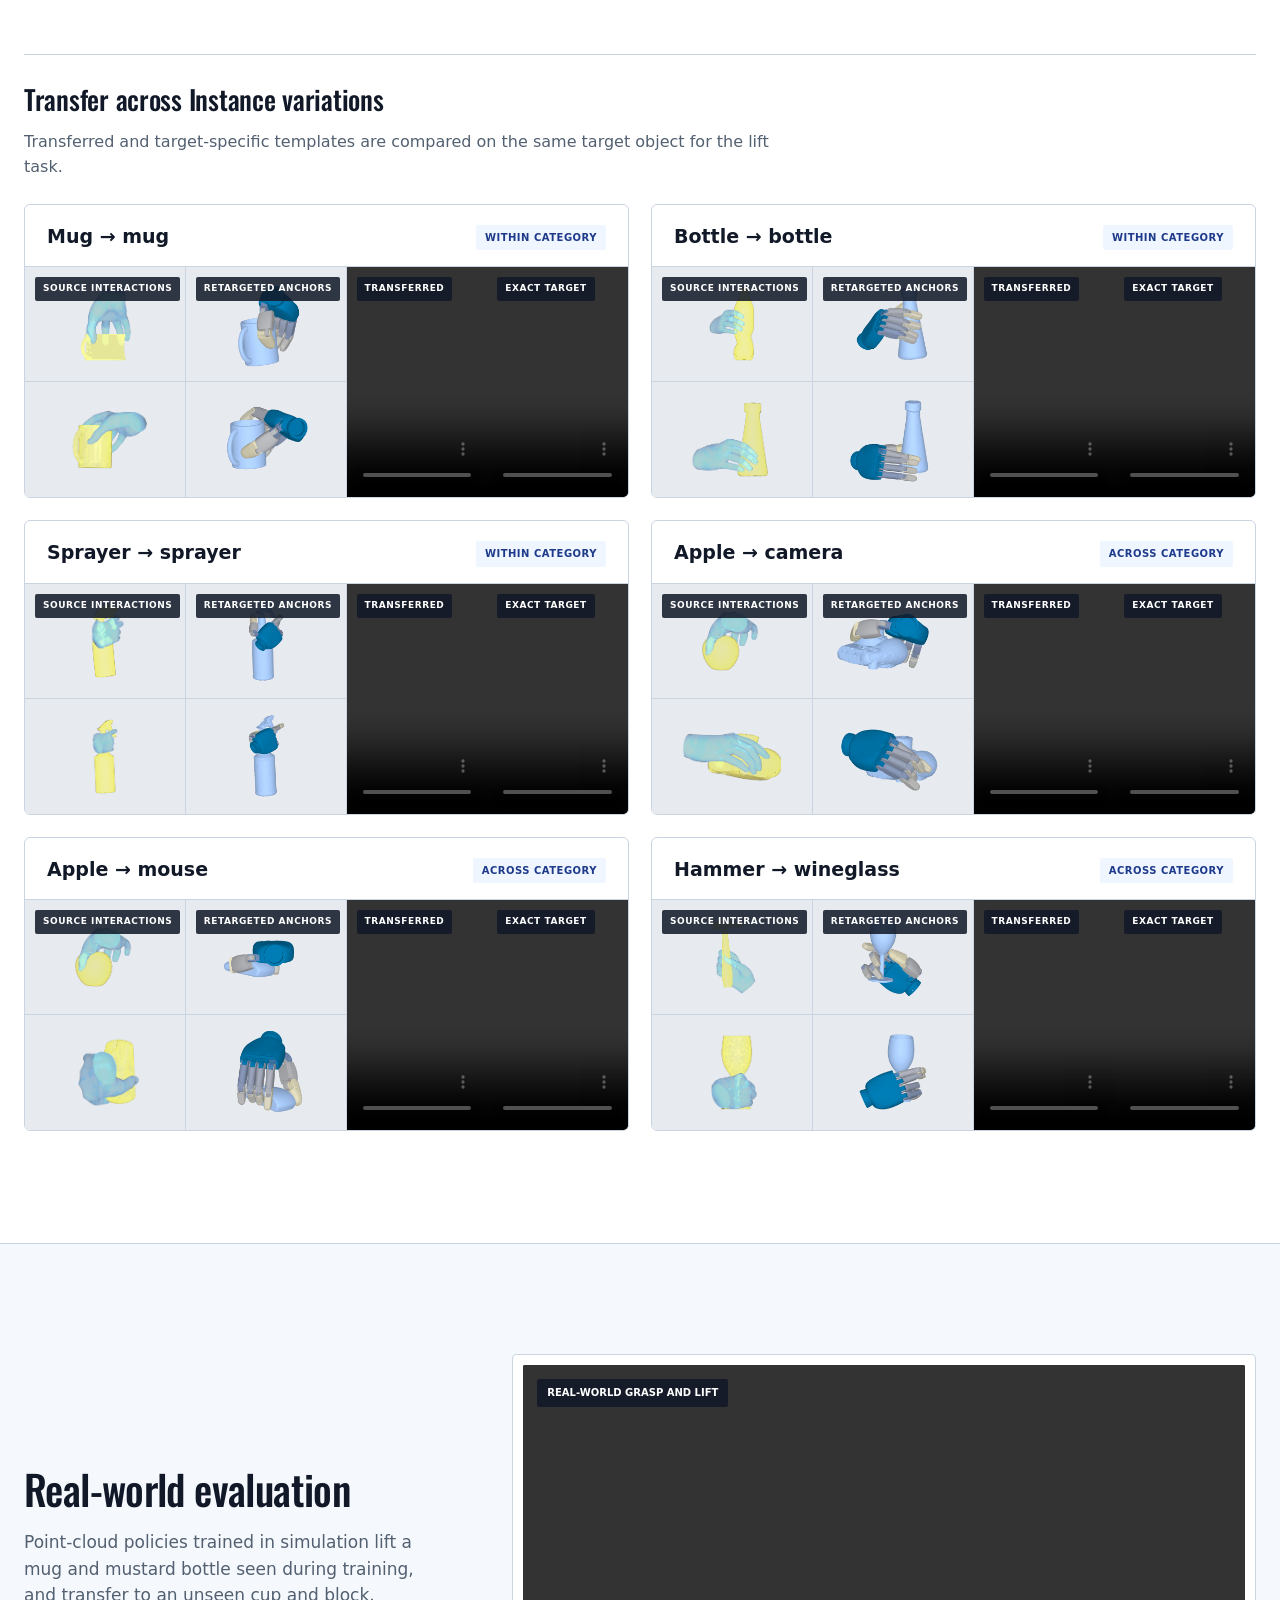
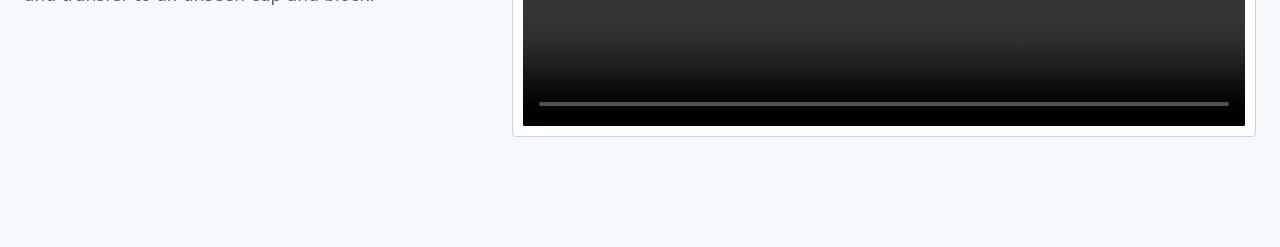
==== commit 5f7613a1: "Reorder project sections" ====
--- a/index.html
+++ b/index.html
@@ -141,36 +141,18 @@
     </section>
 
     <nav class="section-index section-shell" aria-label="Project sections">
-      <a href="#reuse">Geometry Robustness</a>
-      <a href="#control">Task Specifications</a>
+      <a href="#control">Controlled Synthesis</a>
       <a href="#tasks">Task Span</a>
       <a href="#dense-tracking">Dense Object Tracking</a>
       <a href="#examples">Additional Examples</a>
+      <a href="#reuse">Geometry Robustness</a>
       <a href="#real-world">Real World</a>
     </nav>
-
-    <section class="gallery-section section-shell" id="reuse" aria-labelledby="reuse-title">
-      <div class="section-heading">
-        <h2 id="reuse-title">Interaction-template reuse across geometry</h2>
-      </div>
-
-      <div class="subsection-heading">
-        <h3>Transfer across size variations</h3>
-        <p>Five source interactions are evaluated on target objects at 0.70×, 0.85×, 1.00×, and 1.25× scale. Representative rollouts are shown here.</p>
-      </div>
-      <div class="task-grid" id="scale-grid"></div>
-
-      <div class="subsection-heading transfer-heading">
-        <h3>Transfer across Instance variations</h3>
-        <p>Transferred and target-specific templates are compared on the same target object for the lift task.</p>
-      </div>
-      <div class="task-grid transfer-grid" id="transfer-grid"></div>
-    </section>
 
     <section class="gallery-section tinted" id="control" aria-labelledby="control-title">
       <div class="section-shell">
         <div class="section-heading">
-          <h2 id="control-title">Task-specification Control</h2>
+          <h2 id="control-title">Controlled Synthesis</h2>
         </div>
         <div class="control-grid" id="control-grid"></div>
       </div>
@@ -201,6 +183,24 @@
       <div class="example-grid" id="example-grid"></div>
     </section>
 
+    <section class="gallery-section section-shell" id="reuse" aria-labelledby="reuse-title">
+      <div class="section-heading">
+        <h2 id="reuse-title">Interaction-template reuse across geometry</h2>
+      </div>
+
+      <div class="subsection-heading">
+        <h3>Transfer across size variations</h3>
+        <p>Five source interactions are evaluated on target objects at 0.70×, 0.85×, 1.00×, and 1.25× scale. Representative rollouts are shown here.</p>
+      </div>
+      <div class="task-grid" id="scale-grid"></div>
+
+      <div class="subsection-heading transfer-heading">
+        <h3>Transfer across Instance variations</h3>
+        <p>Transferred and target-specific templates are compared on the same target object for the lift task.</p>
+      </div>
+      <div class="task-grid transfer-grid" id="transfer-grid"></div>
+    </section>
+
     <section class="real-section" id="real-world" aria-labelledby="real-title">
       <div class="section-shell real-grid">
         <div class="real-copy">
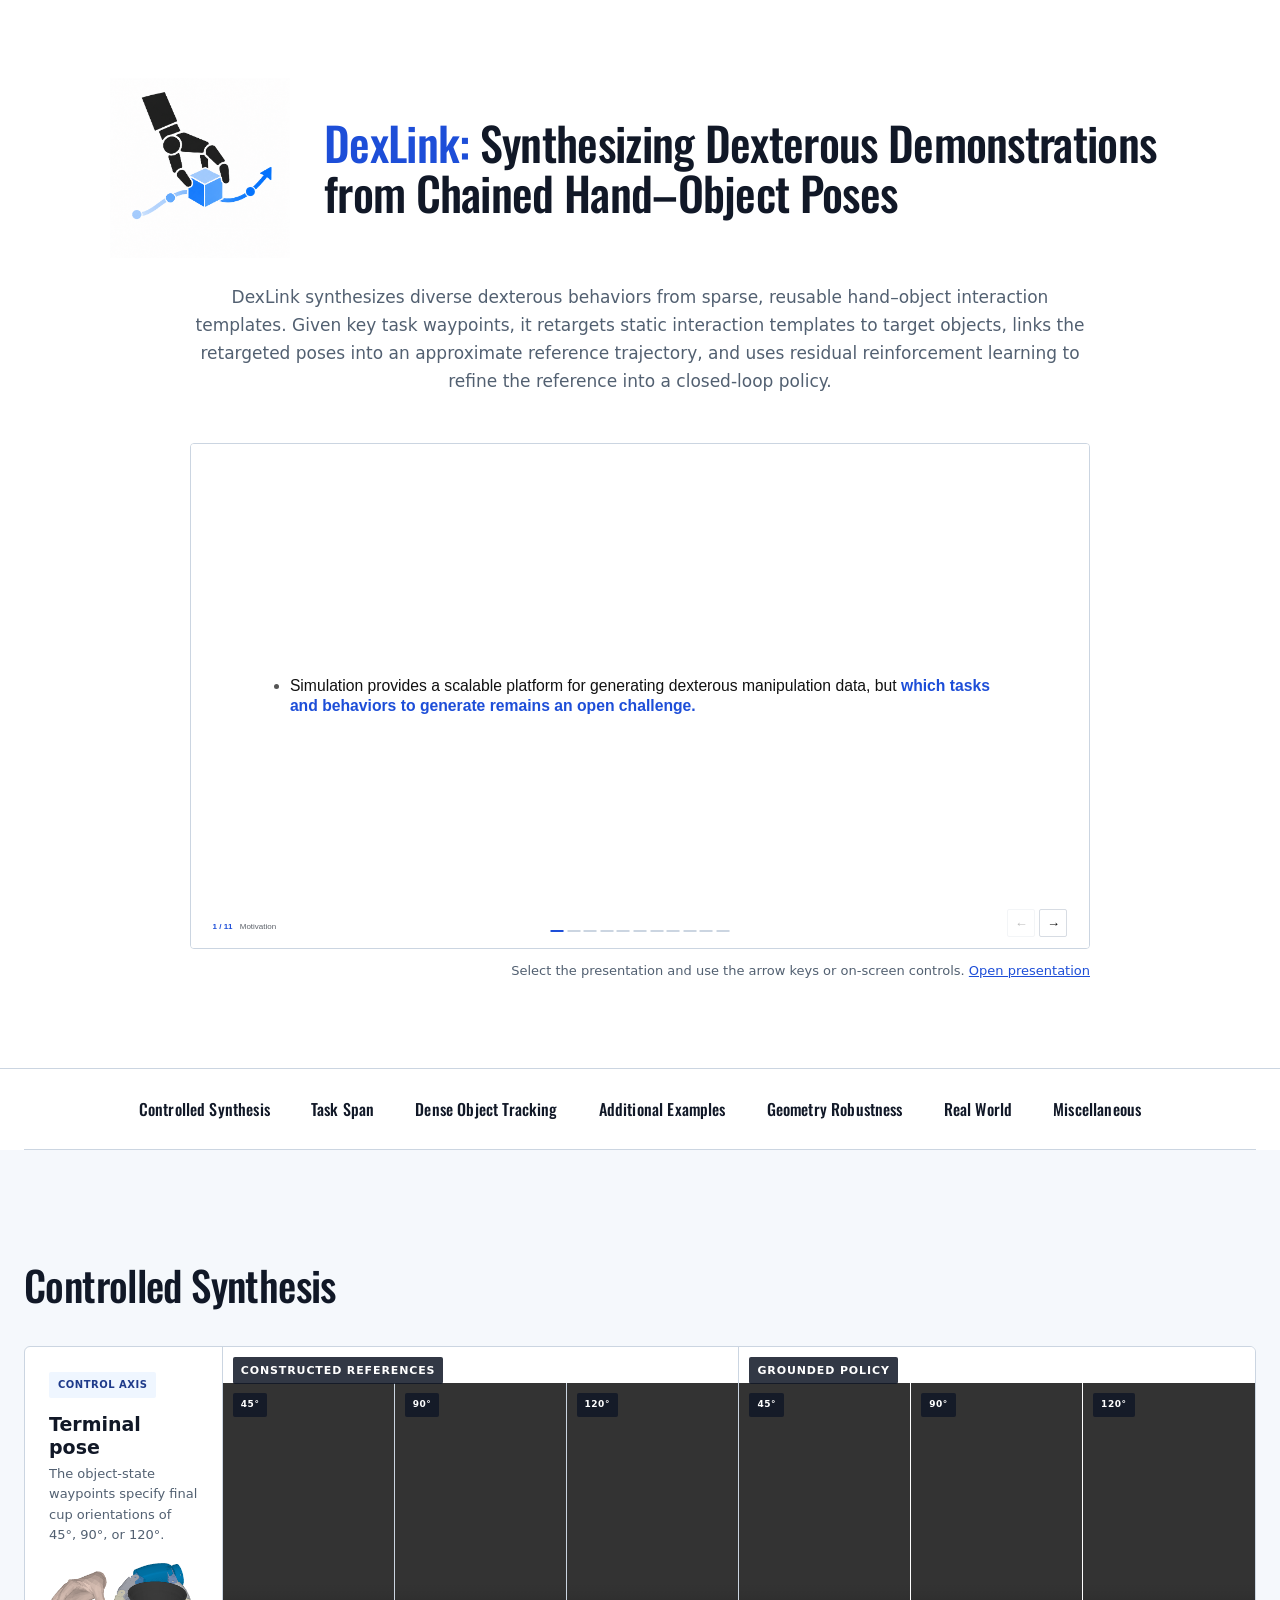
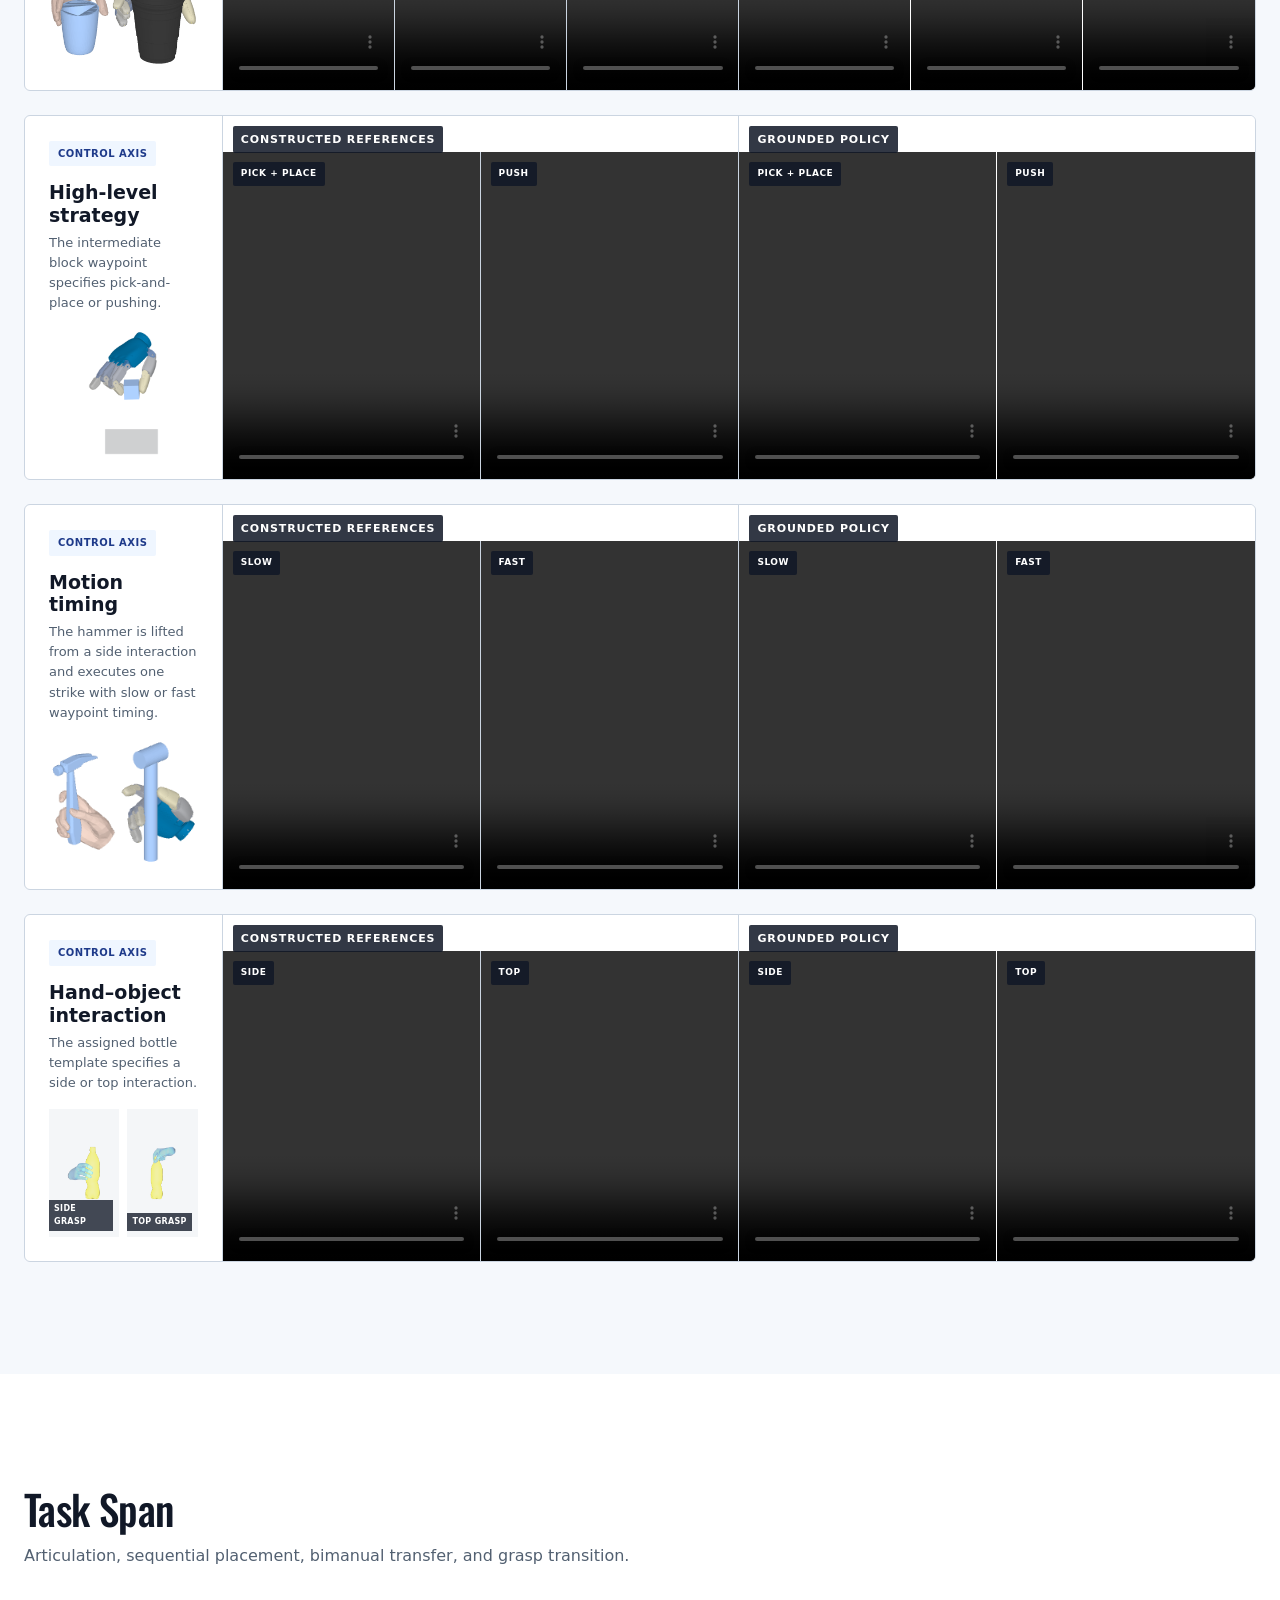
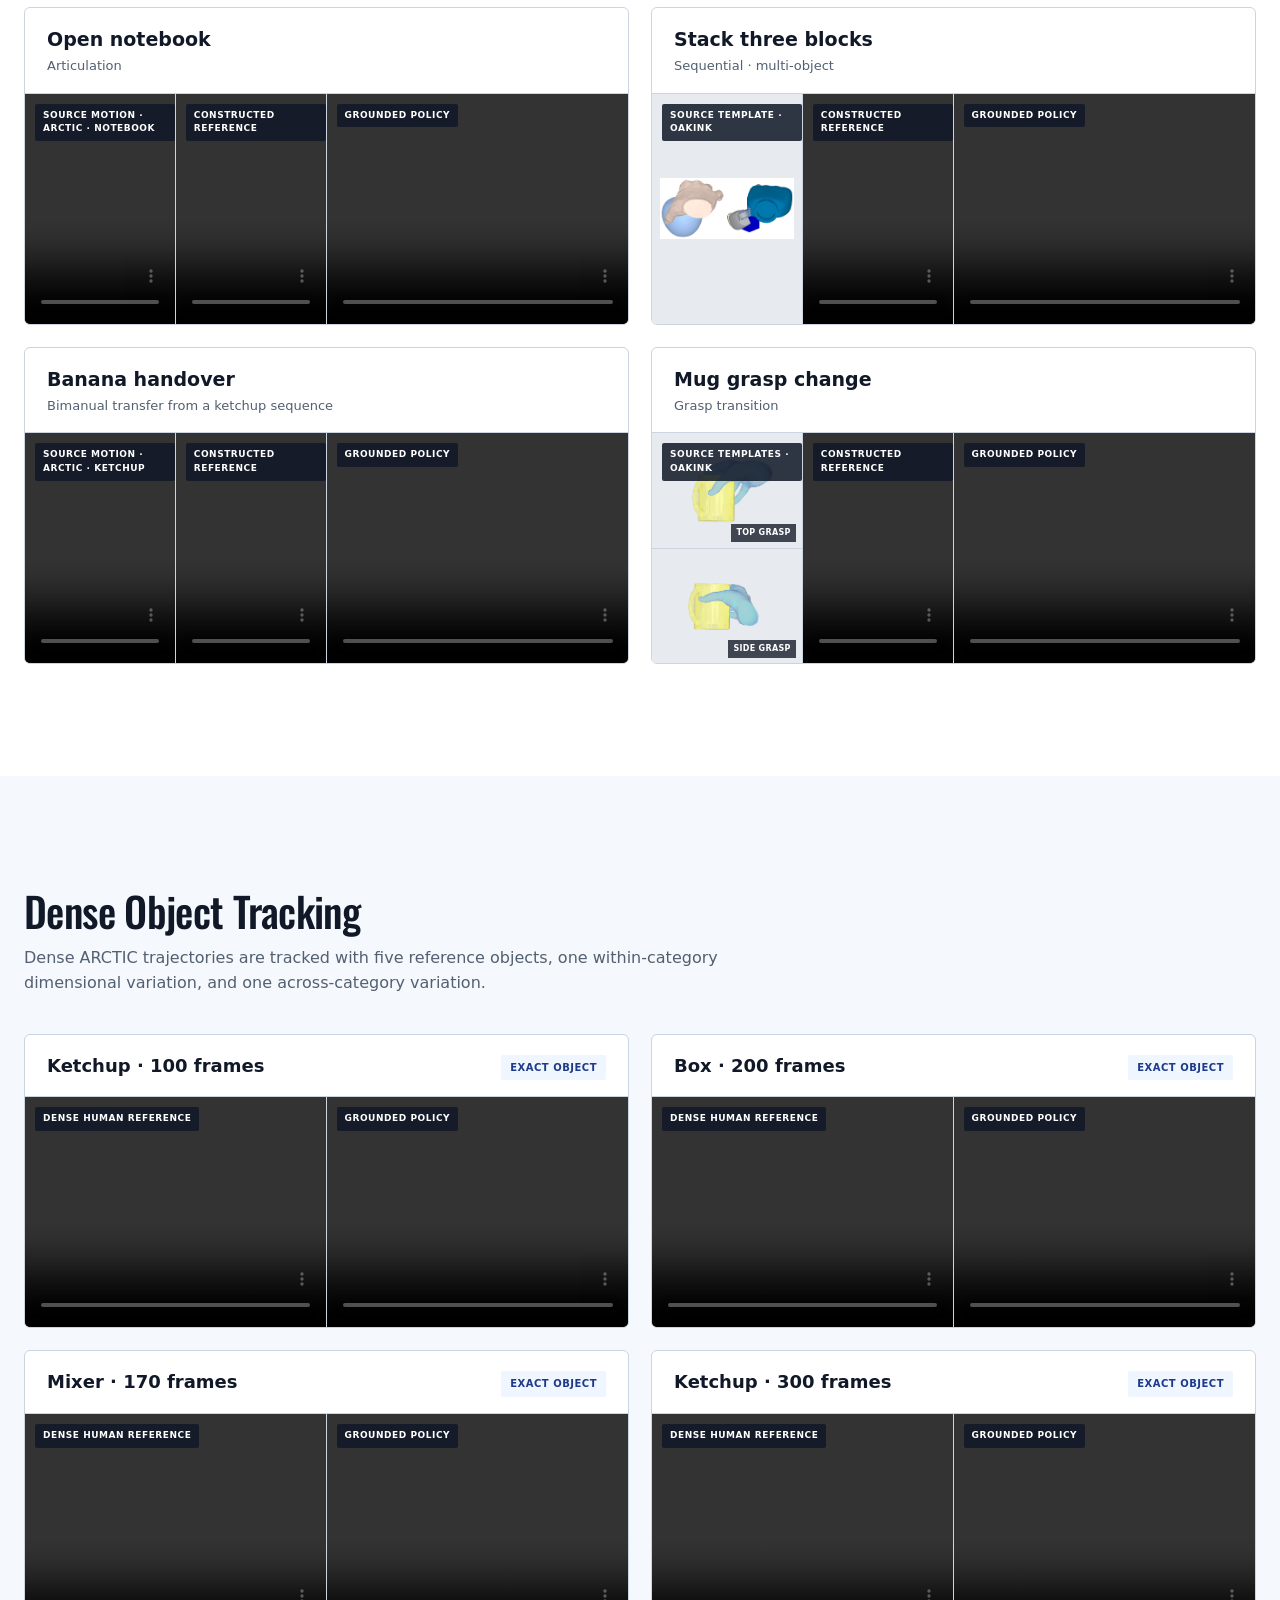
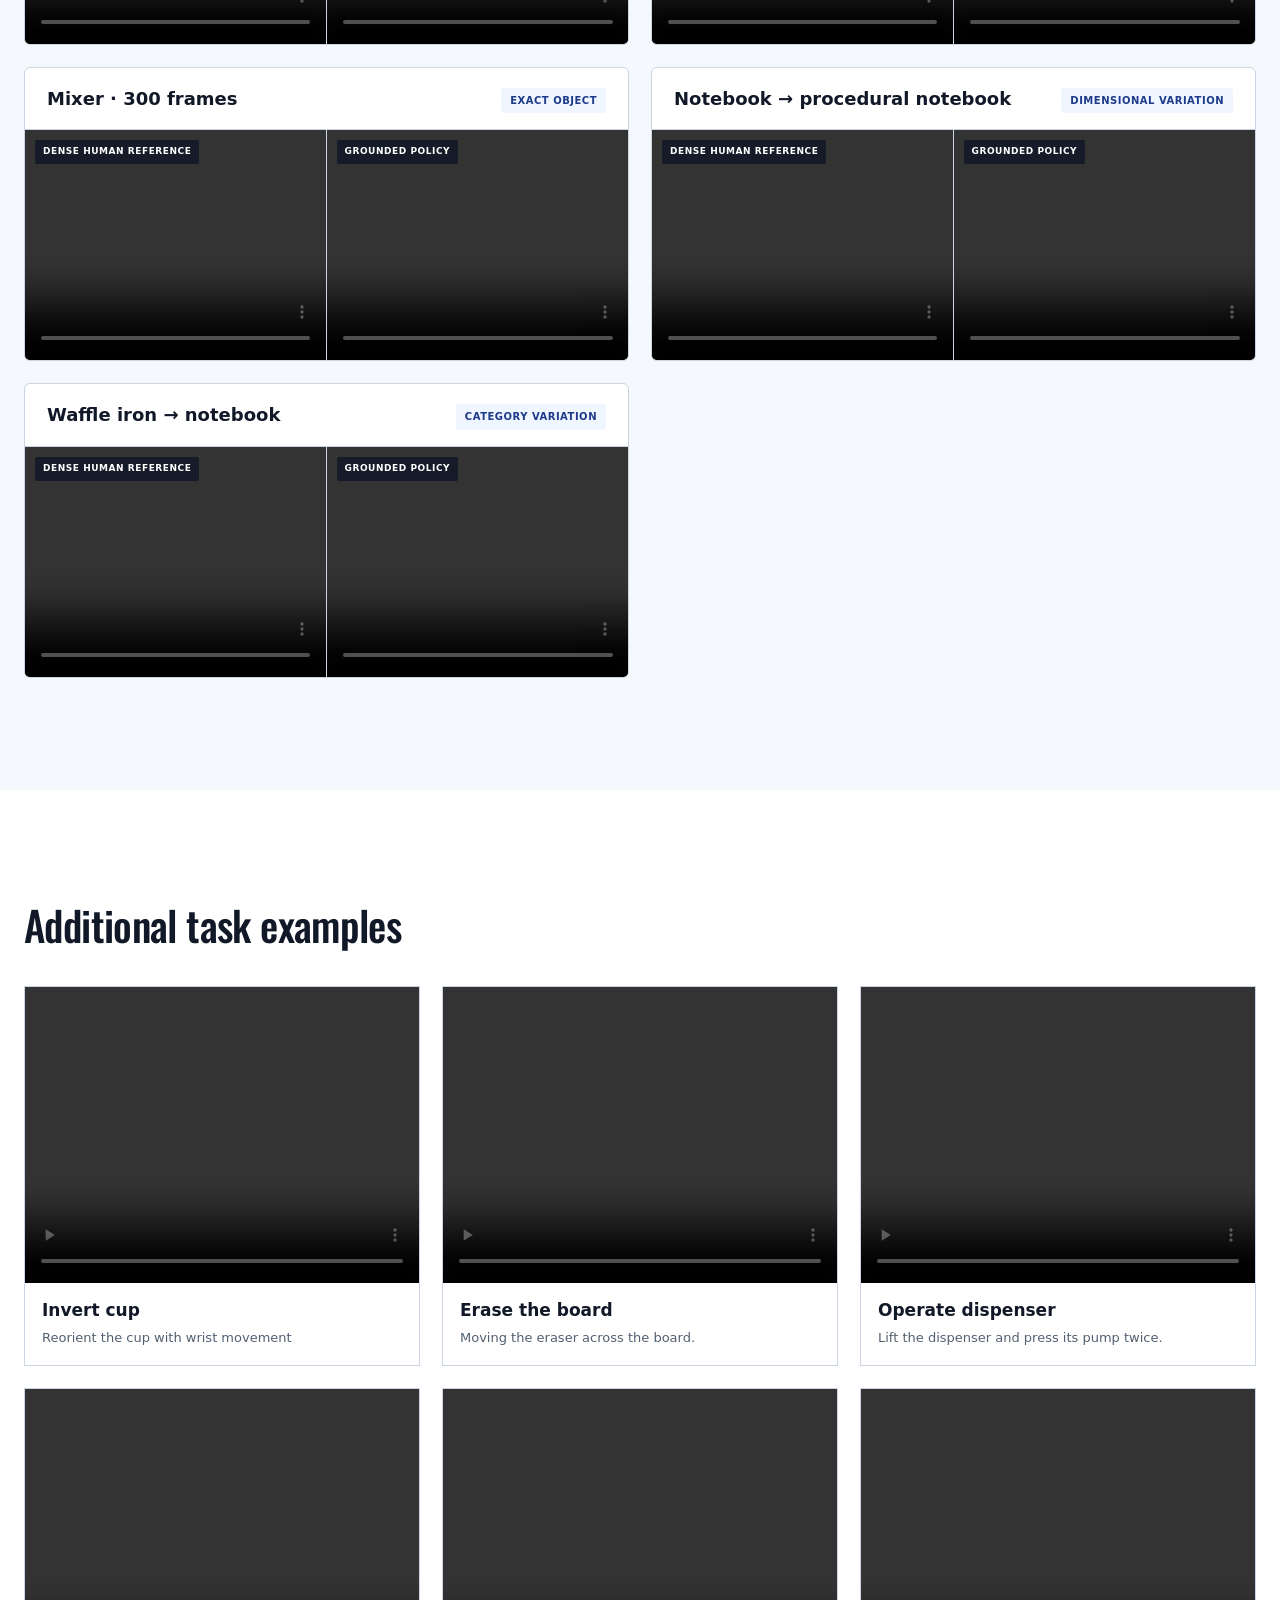
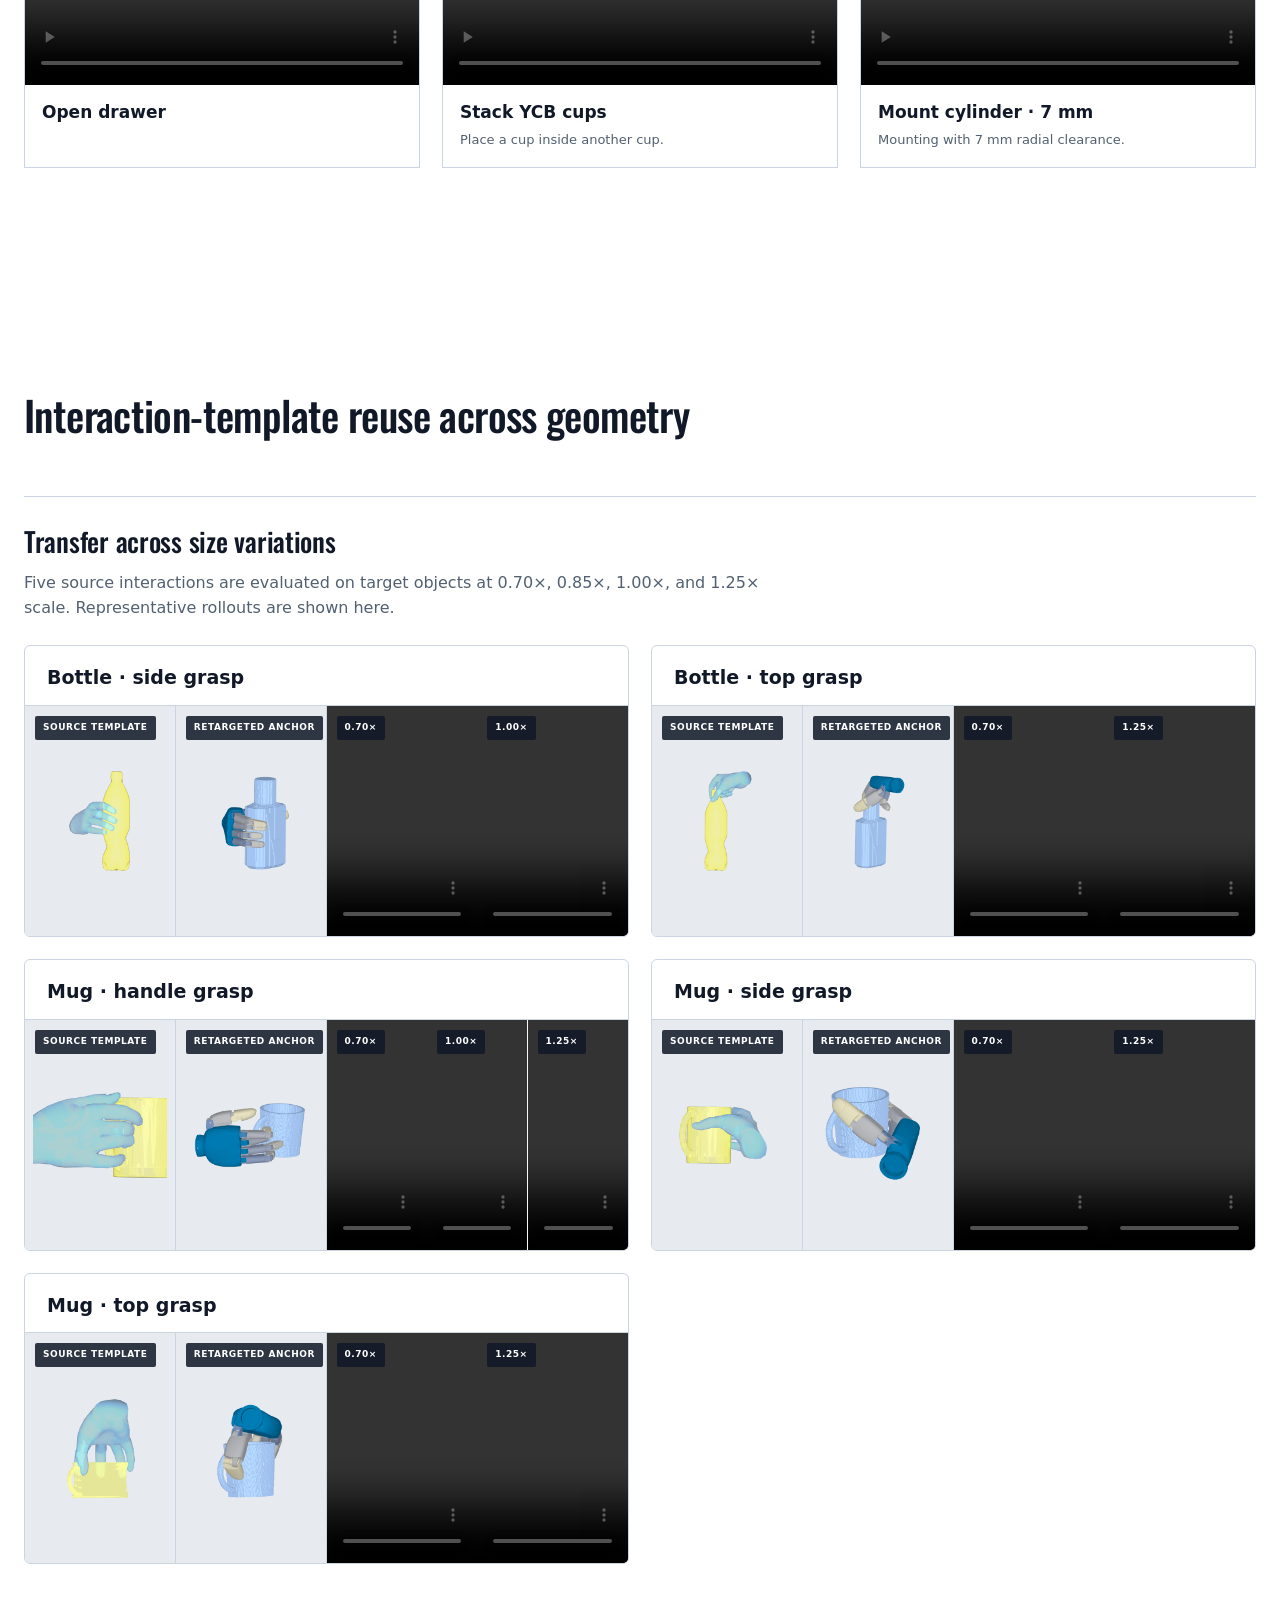
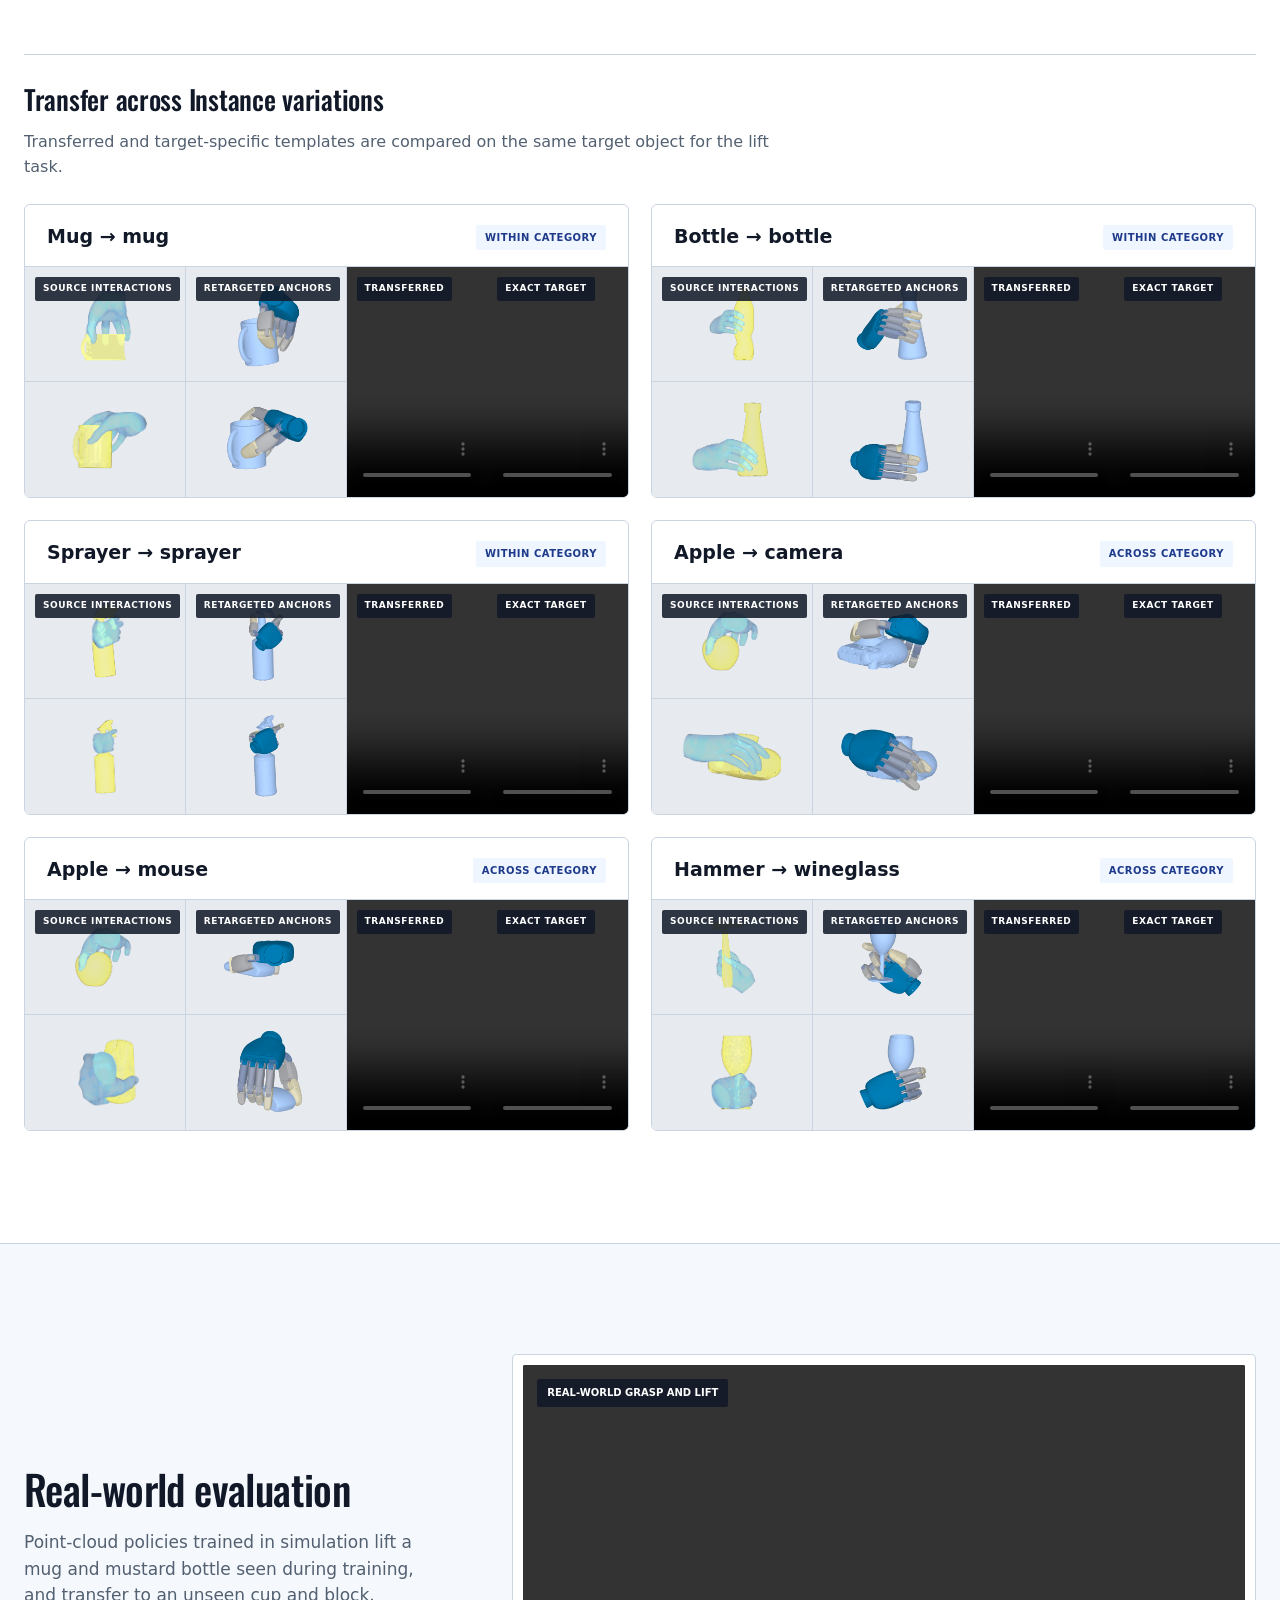
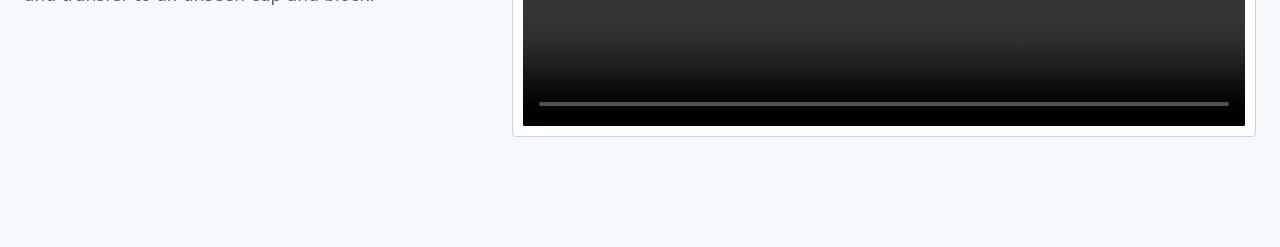
==== commit aa790960: "Add Miscellaneous video supplement" ====
--- a/index.html
+++ b/index.html
@@ -147,6 +147,7 @@
       <a href="#examples">Additional Examples</a>
       <a href="#reuse">Geometry Robustness</a>
       <a href="#real-world">Real World</a>
+      <a href="miscellaneous/index.html">Miscellaneous</a>
     </nav>
 
     <section class="gallery-section tinted" id="control" aria-labelledby="control-title">
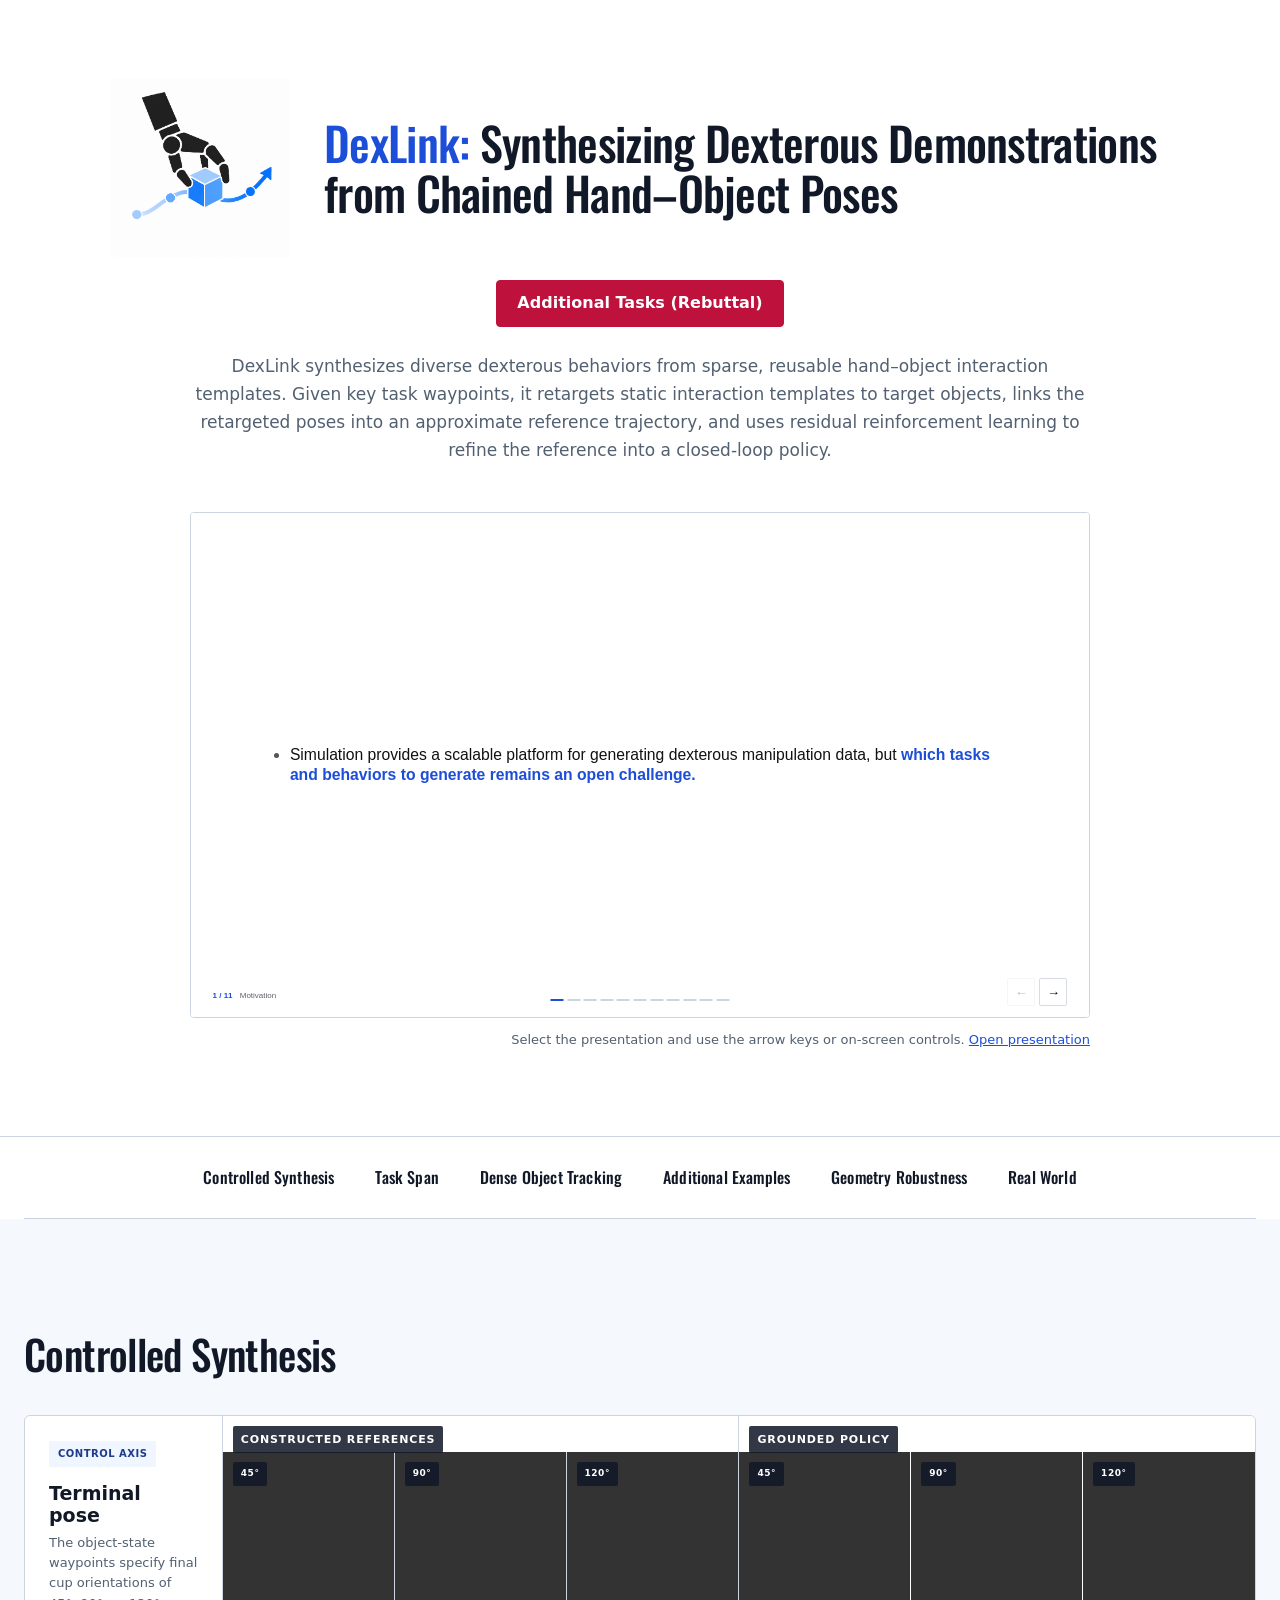
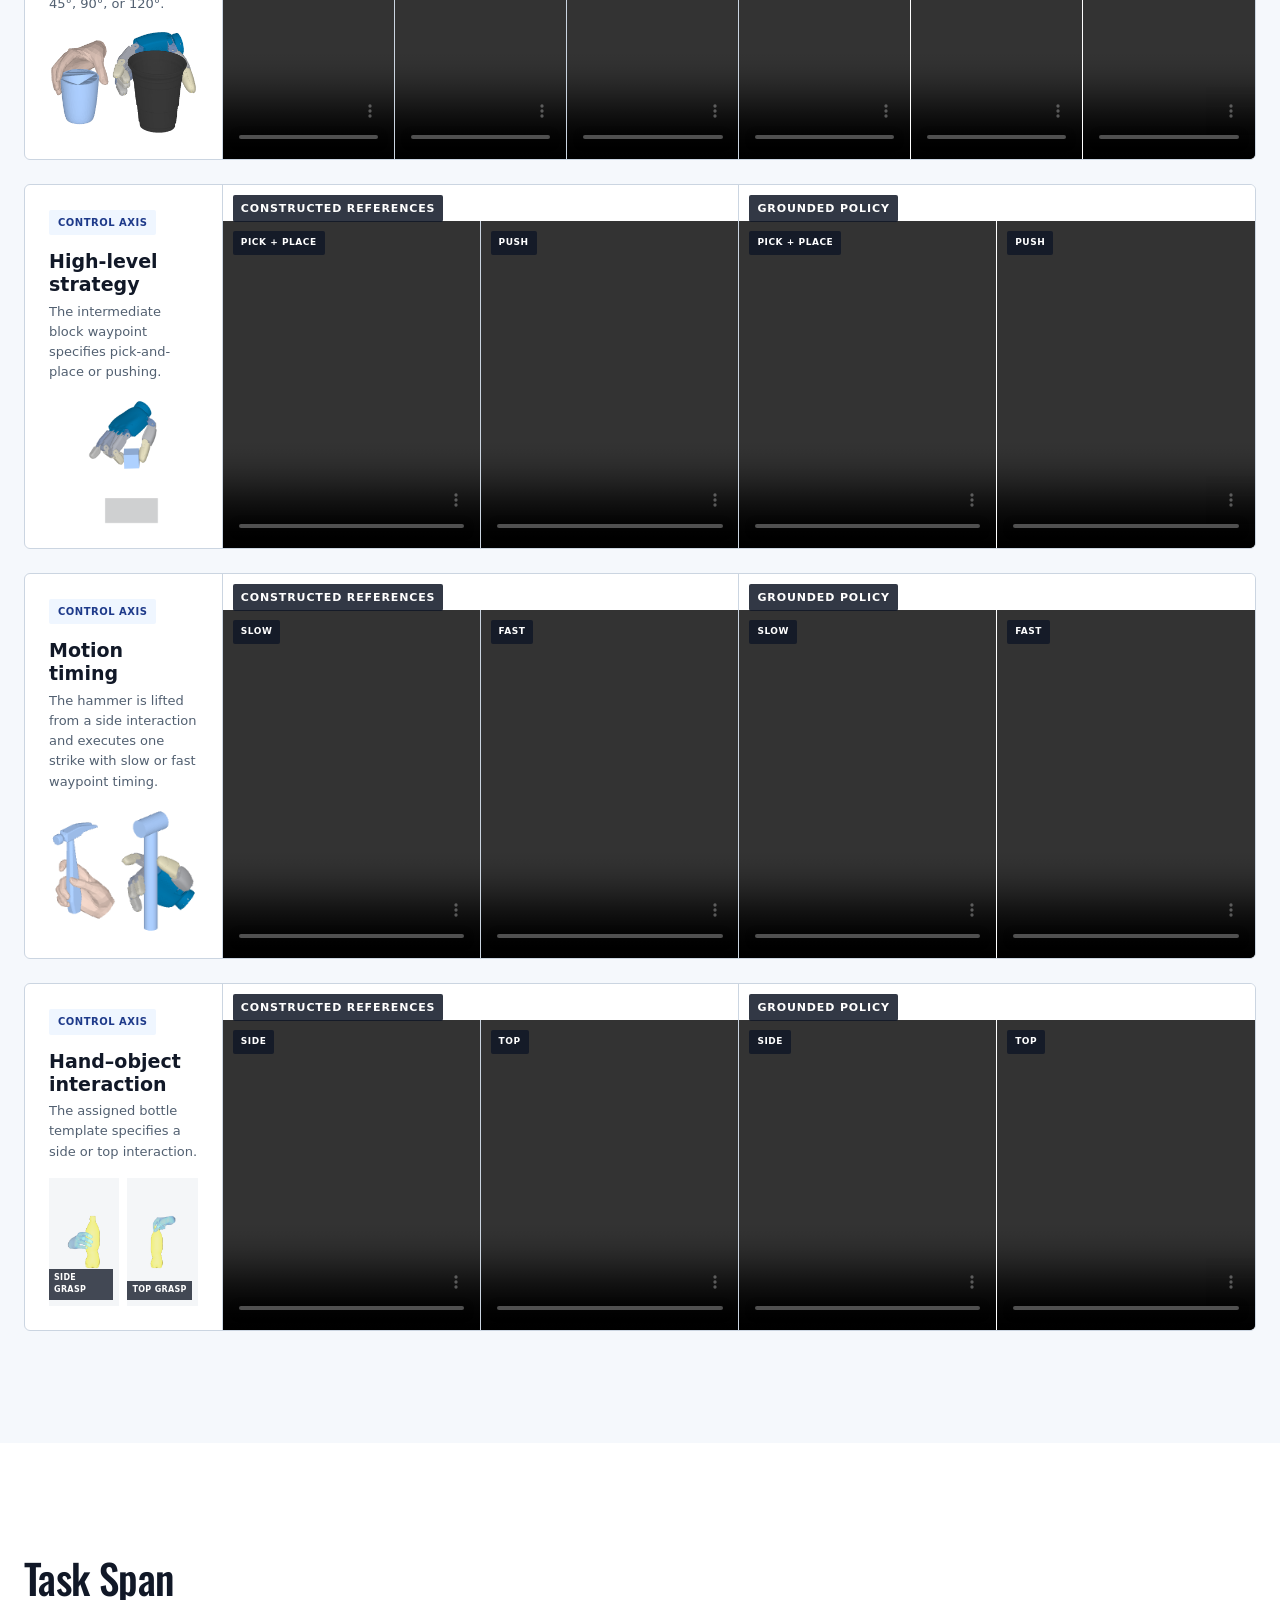
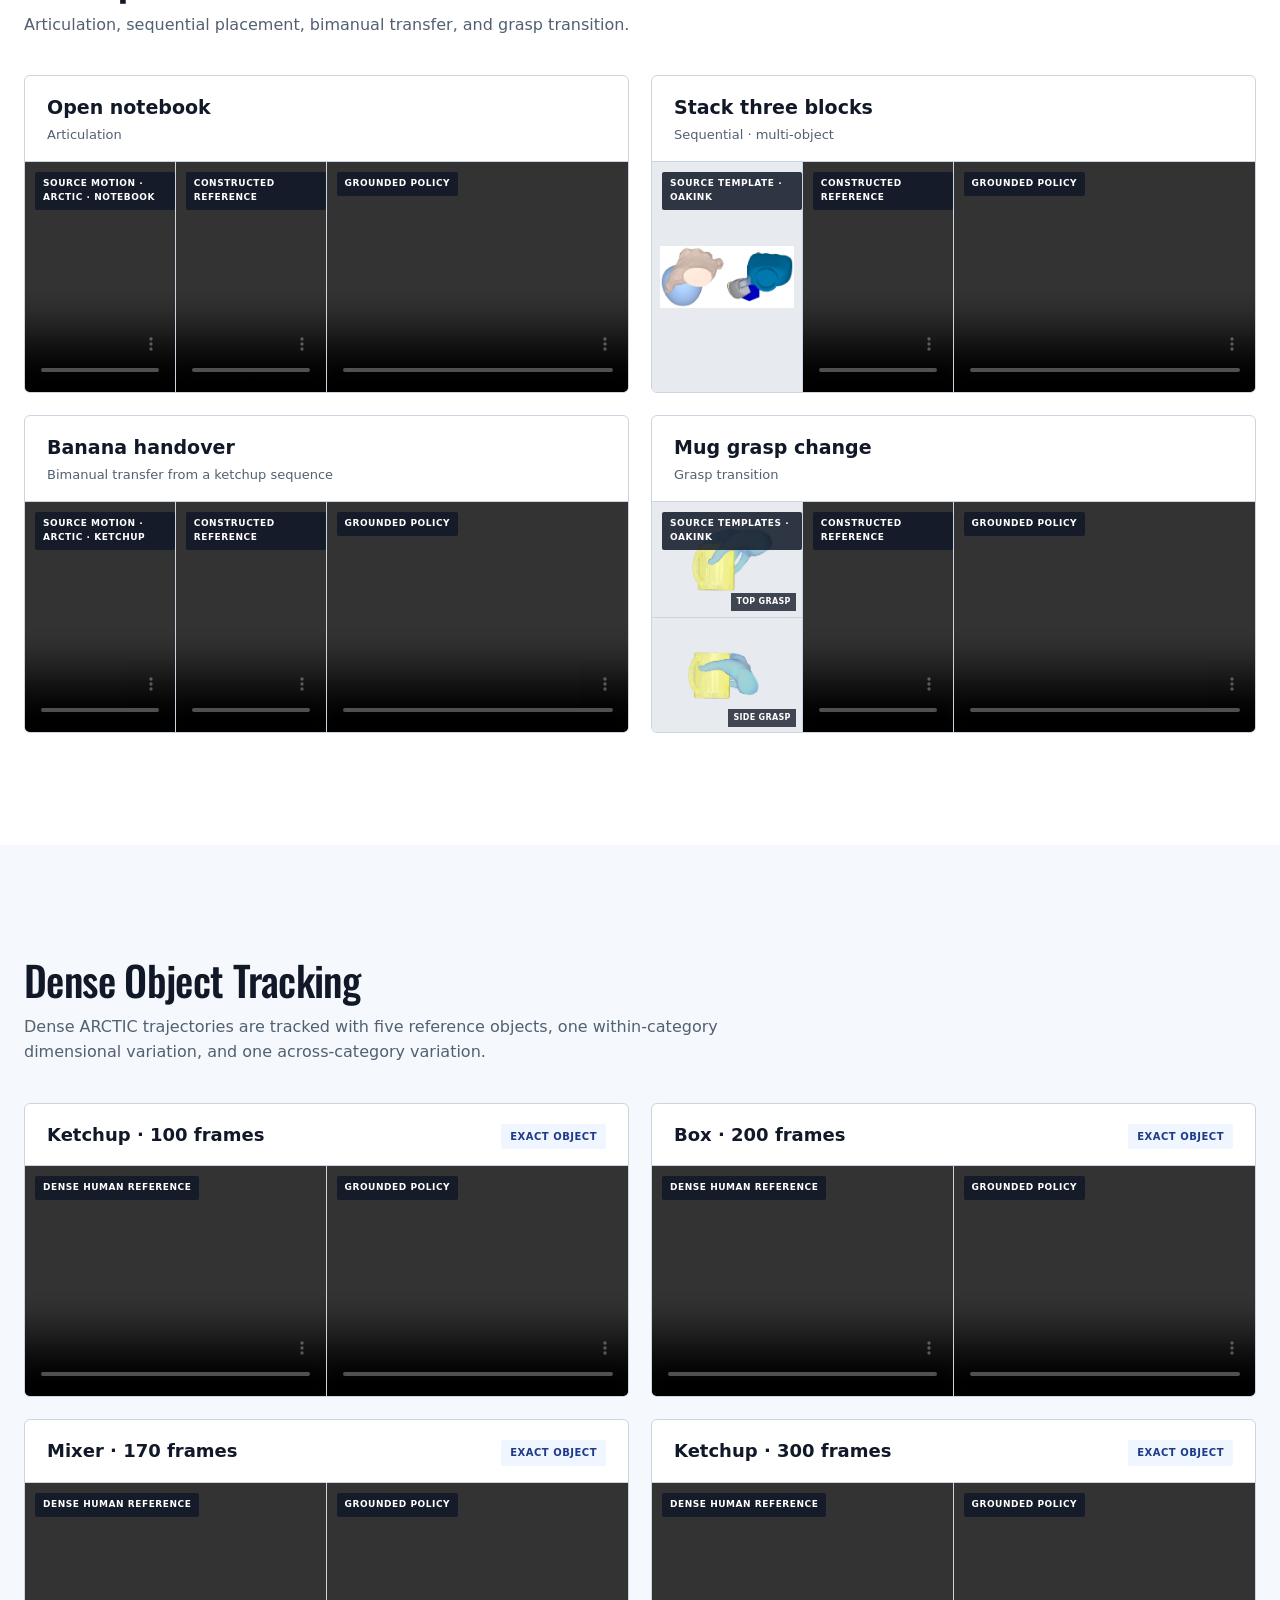
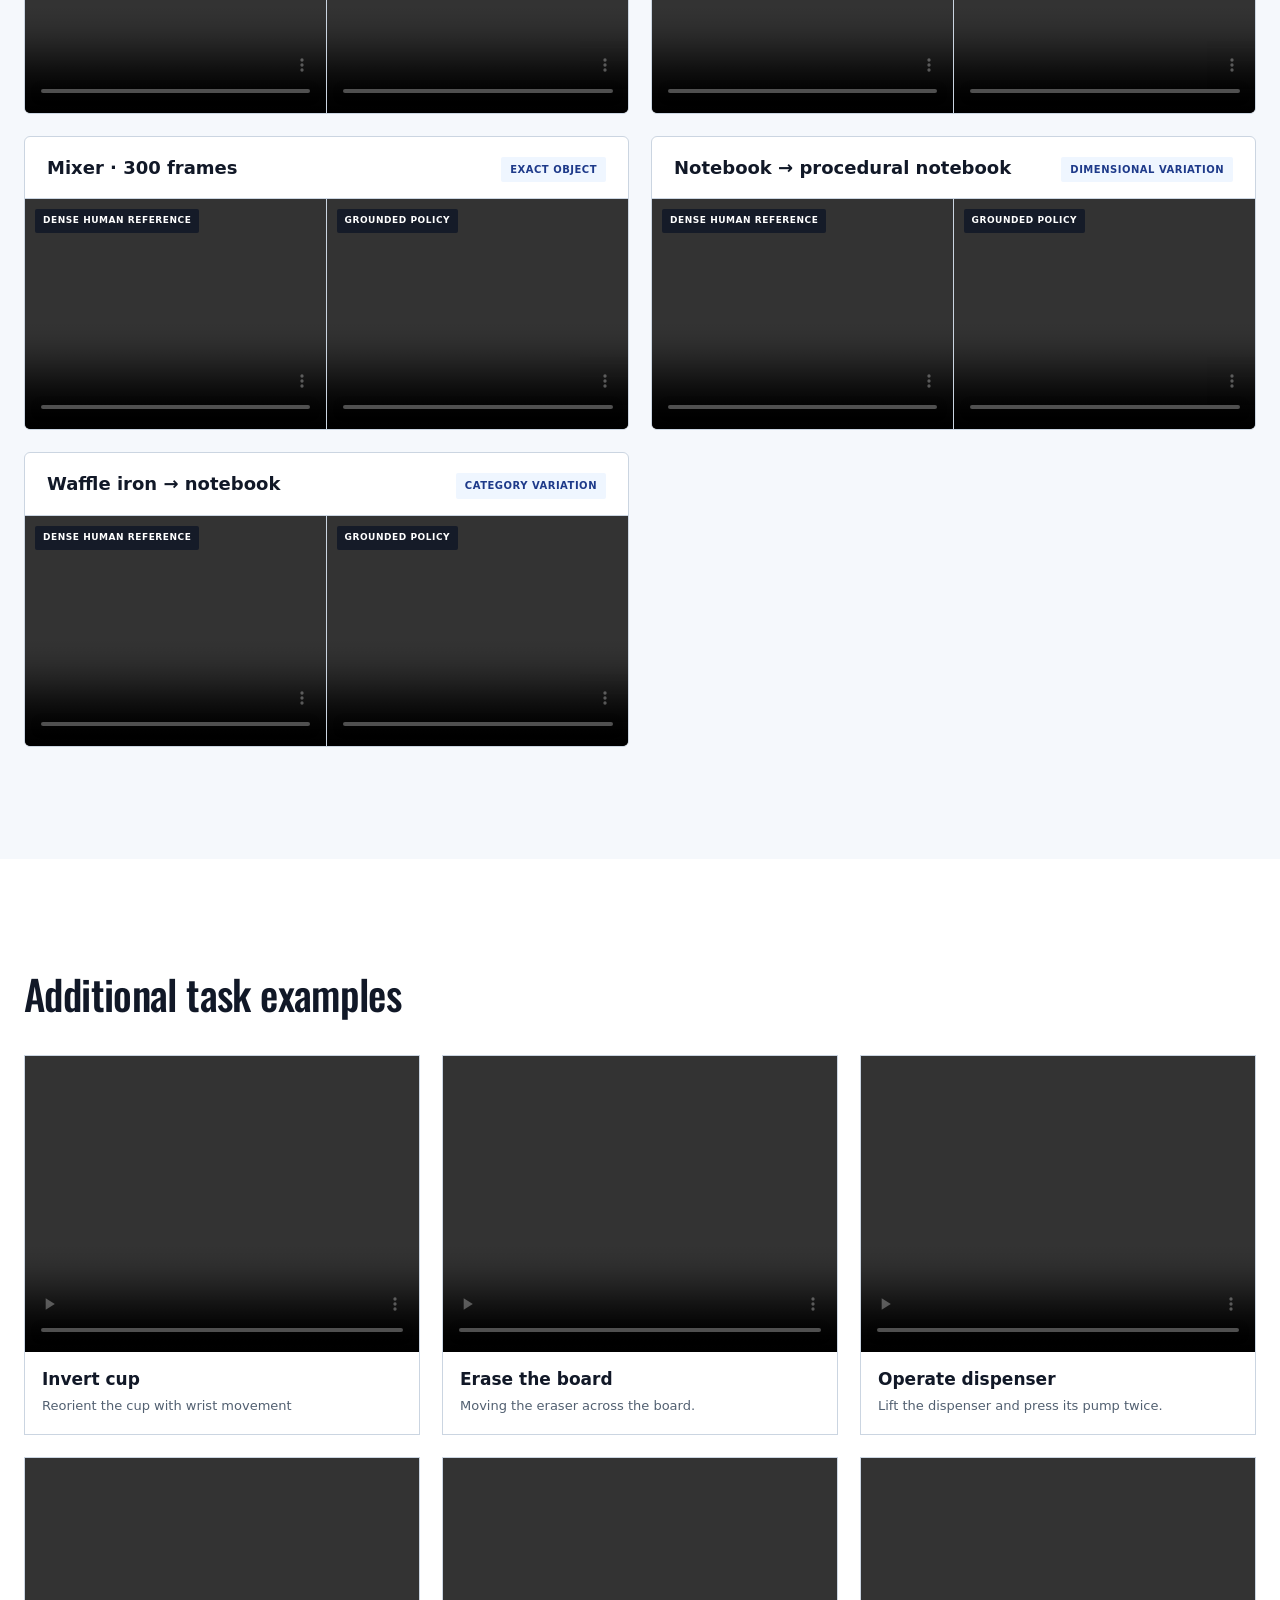
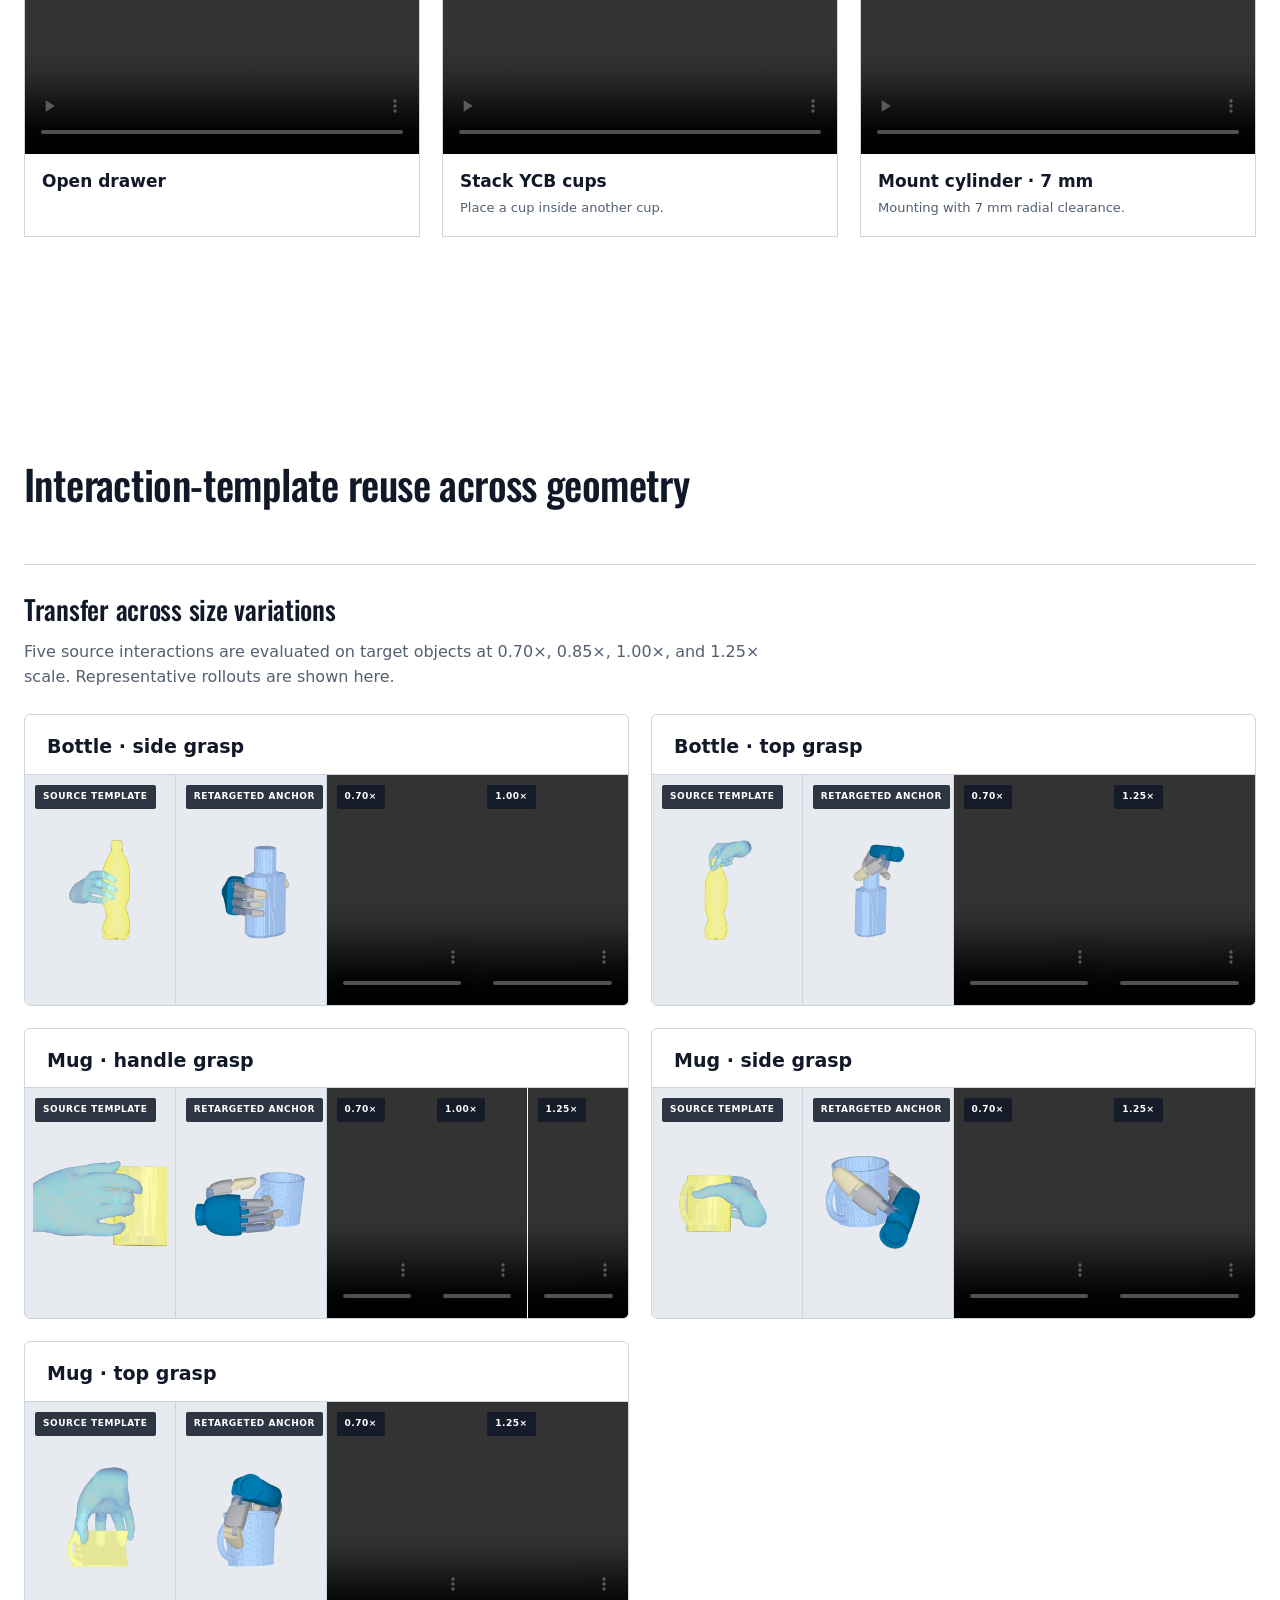
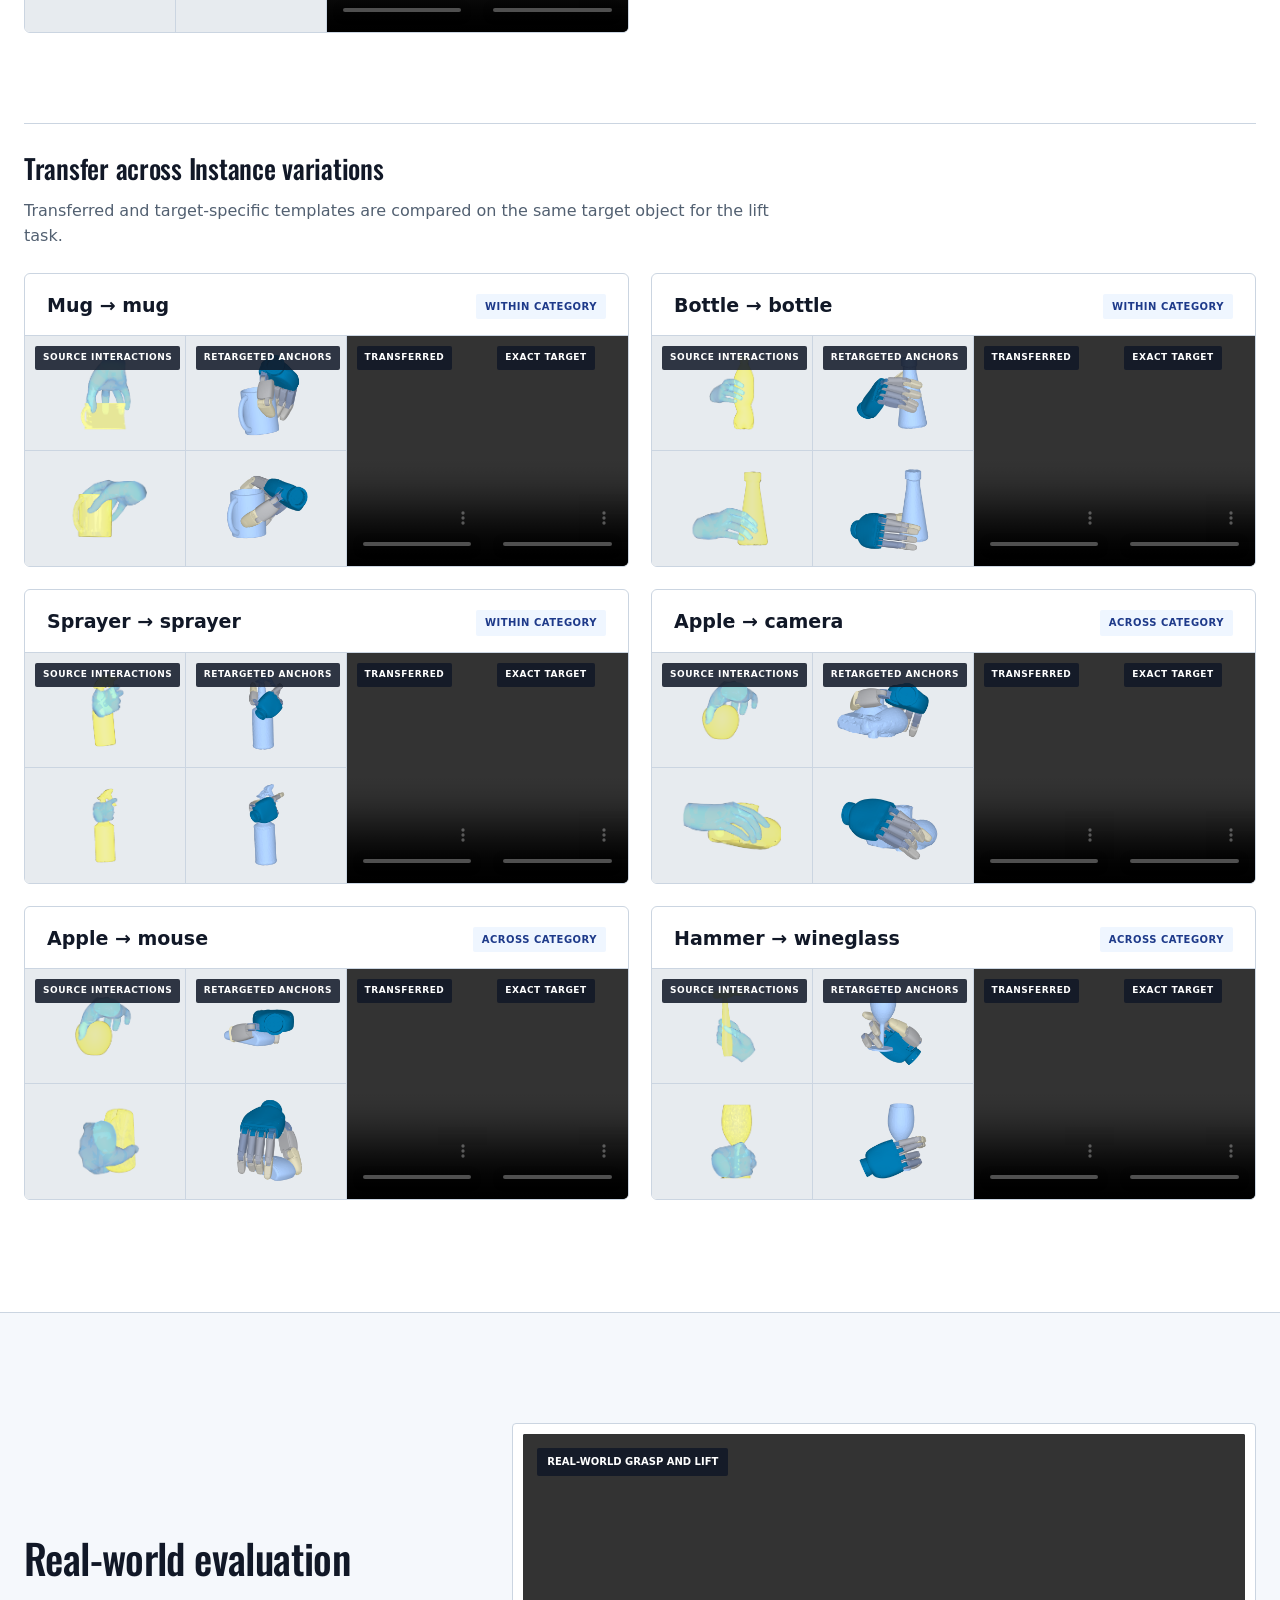
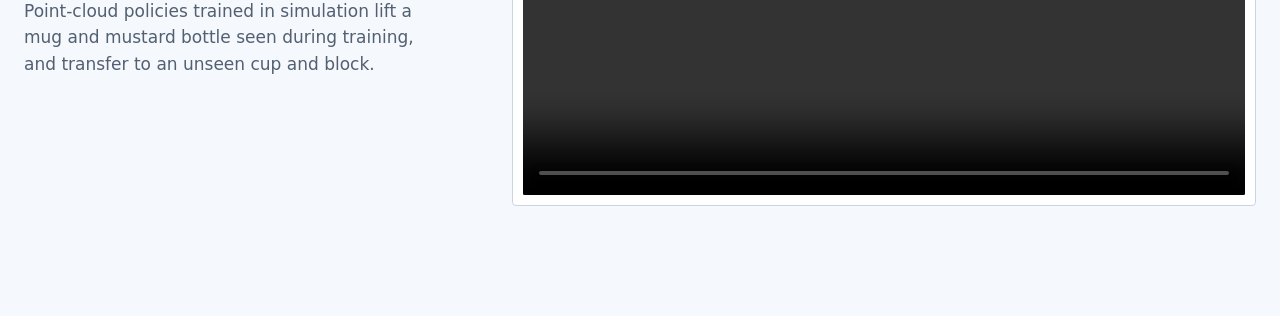
==== commit cc1b59a7: "Put rebuttal task galleries at site root" ====
--- a/index.html
+++ b/index.html
@@ -9,6 +9,9 @@
   <link rel="icon" href="favicon.svg" type="image/svg+xml">
   <link rel="stylesheet" href="styles.css?v=source-media">
   <link rel="stylesheet" href="embedded-deck.css?v=motivation-centered">
+<style>
+.hero .rebuttal-link{margin:22px 0 0}.hero .rebuttal-button{display:inline-block;color:#fff;background:#be123c;border-color:#be123c;font-size:16px;padding:12px 20px;line-height:1.3}.hero .rebuttal-button:hover{background:#9f1239;border-color:#9f1239}
+</style>
 </head>
 <body>
   <a class="skip-link" href="#main">Skip to content</a>
@@ -18,6 +21,7 @@
       <img class="method-icon" src="assets/method-icon.png" alt="A hand manipulating a block along a waypoint trajectory">
       <h1><span class="title-name">DexLink:</span> <span class="title-description">Synthesizing Dexterous Demonstrations from Chained Hand–Object Poses</span></h1>
     </div>
+    <div class="rebuttal-link"><a class="button rebuttal-button" href="additional-tasks.html">Additional Tasks (Rebuttal)</a></div>
     <p>DexLink synthesizes diverse dexterous behaviors from sparse, reusable hand–object interaction templates. Given key task waypoints, it retargets static interaction templates to target objects, links the retargeted poses into an approximate reference trajectory, and uses residual reinforcement learning to refine the reference into a closed-loop policy.</p>
   </header>
 
@@ -147,7 +151,6 @@
       <a href="#examples">Additional Examples</a>
       <a href="#reuse">Geometry Robustness</a>
       <a href="#real-world">Real World</a>
-      <a href="miscellaneous/index.html">Miscellaneous</a>
     </nav>
 
     <section class="gallery-section tinted" id="control" aria-labelledby="control-title">
